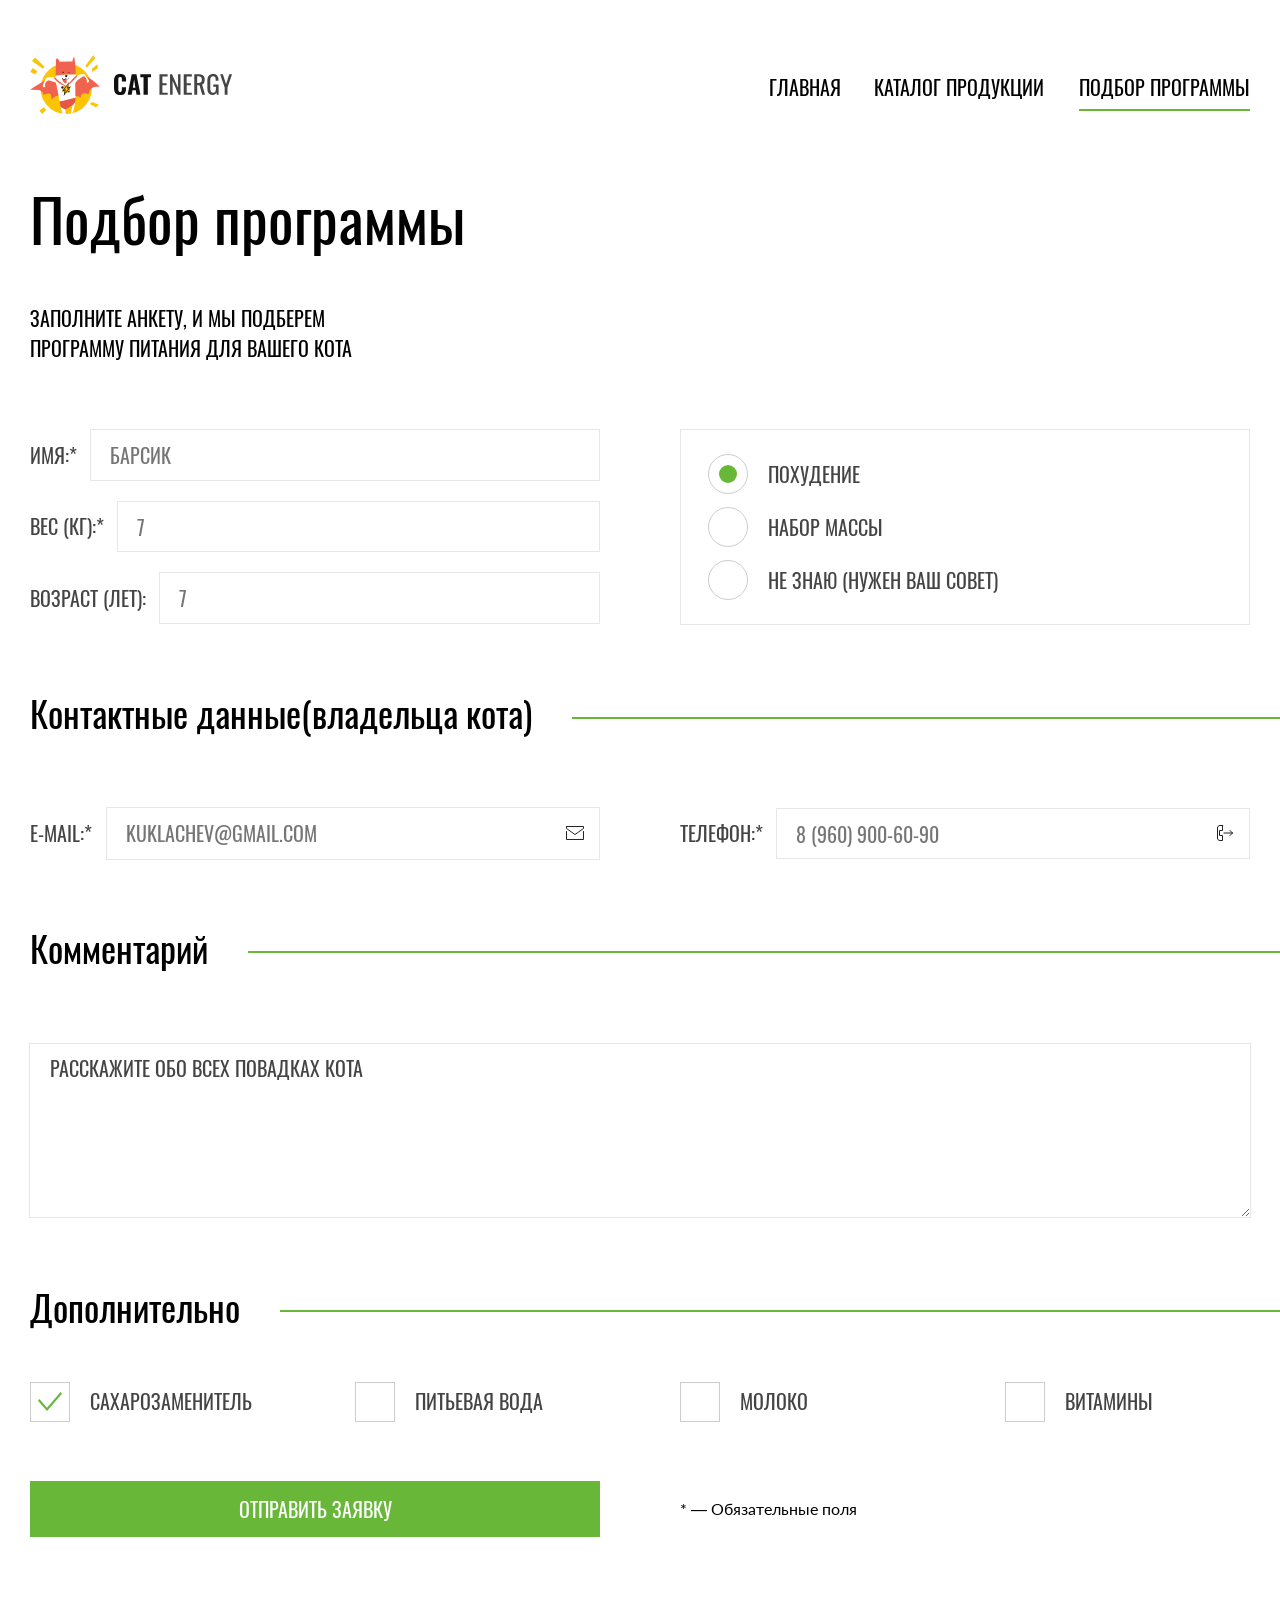
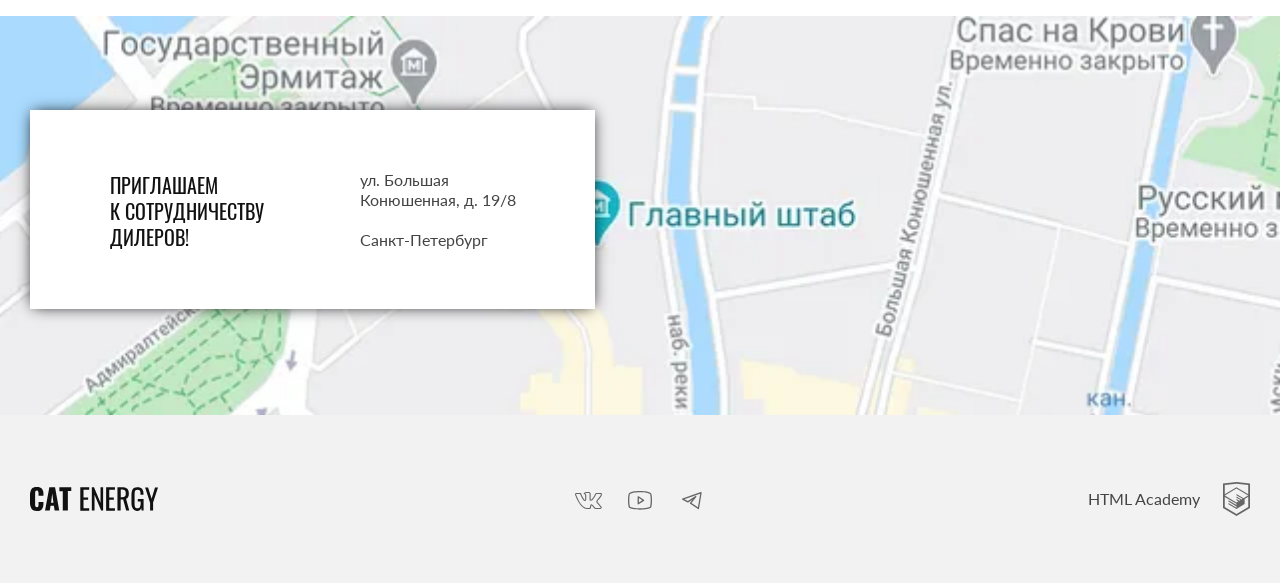
==== form.html @ 167d77ef "Deploying to gh-pages from @ htmlacademy-adaptive/554915-cat-energy-3@6564539719d84b168376fe25af1fc9" ====
<!DOCTYPE html><html class="page" lang="ru"><head><meta charset="UTF-8"><title>Анкета | Cat Energy</title><meta name="viewport" content="width=device-width,initial-scale=1"><!-- LOGO --><link rel="preload" media="(min-width: 1260px)" href="images/logo-desktop.svg" as="image" fetchpriority="high"><link rel="preload" media="(min-width: 748px) and (max-width: 1259px)" href="images/logo-tablet.svg" as="image" fetchpriority="high"><link rel="preload" media="(max-width: 747px)" href="images/logo-mobile.svg" as="image" fetchpriority="high"><!-- FONTS --><link rel="preload" href="./fonts/oswald/oswaldregular.woff2" as="font" type="font/woff2" crossorigin="anonymous"><link rel="preload" href="./fonts/lato/Lato-Regular.woff2" as="font" type="font/woff2" crossorigin="anonymous"><!-- SCRIPTS --><link rel="preload" href="scripts/index.js" as="script"><!-- STYLES --><link rel="preload" href="styles/styles.css" as="style"><!-- SCRIPTS --><link rel="preload" href="scripts/index.js" as="script"><!-- ICONS --><link rel="icon" href="./favicon.ico" sizes="48x48 32x32 16x16"><link rel="icon" type="image/svg+xml" href="./favicons/favicon.svg"><link rel="apple-touch-icon" sizes="180x180" href="./favicons/apple-touch-icon.png"><link rel="manifest" href="./site.webmanifest"><link rel="stylesheet" href="styles/styles.css"><script src="scripts/index.js" defer="defer"></script><script src="https://api-maps.yandex.ru/2.1/?apikey=17fad1a8-510c-43ff-9aba-42f5842ea754&lang=ru_RU" defer="defer"></script><script src="scripts/map.js" defer="defer"></script></head><body class="page__body"><header class="page__header page-header container"><nav class="page-header__nav main-nav main-nav--nojs"><div class="main-nav__top"><a class="main-nav__logo logo" href="#" aria-label="Логотип Cat Energy"><picture><source media="(min-width: 1260px)" srcset="images/logo-desktop.svg" width="202" height="59" type="image/svg+xml"><source media="(min-width: 748px)" srcset="images/logo-tablet.svg" width="174" height="50" type="image/svg+xml"><img src="images/logo-mobile.svg" width="190" height="38" alt=""></picture></a><button class="main-nav__toggle toggle-button" aria-expanded="false" aria-label="Открыть меню" aria-controls="site-nav" type="button"><span class="toggle-button__line"></span> <span class="toggle-button__line"></span> <span class="toggle-button__line"></span> <span class="toggle-button__line"></span></button></div><ul class="main-nav__site-nav site-nav site-nav--opened" id="site-nav"><li class="site-nav__item"><a class="site-nav__link" href="index.html">главная</a></li><li class="site-nav__item"><a class="site-nav__link" href="catalog.html">каталог продукции</a></li><li class="site-nav__item"><a class="site-nav__link site-nav__link--active" href="#">подбор программы</a></li></ul></nav></header><div class="page__content-wrapper"><main class="page__content container"><section class="diet-plan"><div class="diet-plan__headline"><h1 class="diet-plan__title title title--size-l">Подбор программы</h1><p class="diet-plan__text">Заполните анкету, и мы подберем<br>программу питания для вашего кота</p></div><form class="diet-plan__form checkout-form" action="#" method="post"><fieldset class="checkout-form__fieldset-info form-fieldset"><legend class="visually-hidden">Данные о коте</legend><div class="form-fieldset__field-group"><div class="checkout-form__field field"><label class="field__label" for="username-field">ИМЯ:*</label> <input class="field__control input input--size-s" type="text" name="petname" placeholder="барсик" id="username-field"></div><div class="checkout-form__field field"><label class="field__label" for="pet-weight-field">Вес (кг):*</label> <input class="field__control input input--size-s" type="number" name="petweight" placeholder="7" id="pet-weight-field"></div><div class="checkout-form__field field"><label class="field__label" for="petage-field">Возраст (лет):</label> <input class="field__control input input--size-s" type="number" name="petage" placeholder="7" id="petage-field"></div></div></fieldset><fieldset class="checkout-form__fieldset-diet form-fieldset form-fieldset--decorative-line"><legend class="visually-hidden">Тип диеты:</legend><div class="form-fieldset__radio-group"><label class="radio-control"><input class="radio-control__input" type="radio" name="diet-type" value="weight-loss" checked="checked"> <span class="radio-control__label">похудение</span></label> <label class="radio-control"><input class="radio-control__input" type="radio" name="diet-type" value="weight-gain"> <span class="radio-control__label">Набор массы</span></label> <label class="radio-control"><input class="radio-control__input" type="radio" name="diet-type" value="need-advice"> <span class="radio-control__label">Не знаю (Нужен ваш совет)</span></label></div></fieldset><fieldset class="checkout-form__fieldset-contacts form-fieldset form-fieldset--gap-m"><legend class="form-fieldset__caption title title--size-m decorative-line decorative-line--align-top-30">Контактные данные<br>(владельца кота)</legend><div class="form-fieldset__field-group form-fieldset__field-group--layout-grid"><div class="checkout-form__field field field--gap-s field--icon-email"><label class="field__label" for="useremail-field">E-mail:*</label> <input class="field__control input input--size-s input--indent-bottom" type="email" name="useremail" placeholder="kuklachev@gmail.com" id="useremail-field"></div><div class="checkout-form__field field field--icon-phone"><label class="field__label" for="userphone-field">Телефон:*</label> <input class="field__control input input--size-s" type="tel" name="userphone" placeholder="8 (960) 900-60-90" id="userphone-field"></div></div></fieldset><fieldset class="checkout-form__fieldset-comment form-fieldset form-fieldset--gap-l"><legend class="form-fieldset__caption title title--size-m decorative-line decorative-line--align-top-59">Комментарий</legend><label class="visually-hidden" for="user-comment-field">Комментарий</label> <textarea class="form-fieldset__textarea textarea" name="user-comment" id="user-comment-field" placeholder="Расскажите обо всех повАдках кота"></textarea></fieldset><fieldset class="checkout-form__fieldset-products form-fieldset"><legend class="form-fieldset__caption title title--size-m decorative-line decorative-line--align-top-59">Дополнительно</legend><div class="form-fieldset__checkbox-group"><label class="form-fieldset__checkbox-group-item checkbox-control"><input class="checkbox-control__input" type="checkbox" name="additional-products" value="Sweetener" checked="checked"> <span class="checkbox-control__label">сахарозаменитель</span></label> <label class="form-fieldset__checkbox-group-item checkbox-control"><input class="checkbox-control__input" type="checkbox" name="additional-products" value="water"> <span class="checkbox-control__label">питьевая вода</span></label> <label class="form-fieldset__checkbox-group-item checkbox-control"><input class="checkbox-control__input" type="checkbox" name="additional-products" value="milk"> <span class="checkbox-control__label">молоко</span></label> <label class="form-fieldset__checkbox-group-item checkbox-control"><input class="checkbox-control__input" type="checkbox" name="additional-products" value="Vitamins"> <span class="checkbox-control__label">витамины</span></label></div></fieldset><div class="checkout-form__button-wrapper"><button class="checkout-form__button button button--primary button--size-m" type="submit">отправить заявку</button><p class="checkout-form__note">* — Обязательные поля</p></div></form></section></main><section class="contacts contacts--theme-accent" aria-labelledby="contacts-title"><h2 class="visually-hidden" id="contacts-title">Контакты</h2><div class="contacts__content-wrapper container"><div class="contacts__content"><p class="contacts__title">приглашаем<br>к сотрудничеству дилеров!</p><address class="contacts__address"><p class="contacts__address-text">ул. Большая Конюшенная, д. 19/8</p><p class="contacts__address-text">Санкт-Петербург</p></address></div></div><div class="contacts__map-container"><picture class="contacts__image-container"><!-- desktop --><source media="(min-width: 1260px)" srcset="images/map-desktop@1x.webp, images/map-desktop@2x.webp 2x" width="1440" height="400" type="image/webp"><source media="(min-width: 1260px)" srcset="images/map-desktop@1x.jpg, images/map-desktop@2x.jpg 2x" width="1440" height="400" type="image/jpg"><!-- tablet --><source media="(min-width: 748px)" srcset="images/map-tablet@1x.webp, images/map-tablet@2x.webp 2x" width="768" height="400" type="image/webp"><source media="(min-width: 748px)" srcset="images/map-tablet@1x.jpg, images/map-tablet@2x.jpg 2x" width="768" height="400" type="image/jpg"><!-- mobile --><source srcset="images/map-mobile@1x.webp, images/map-mobile@2x.webp 2x" width="320" height="362" type="image/webp"><img class="contacts__map-image" src="images/map-mobile@1x.jpg" srcset="images/map-mobile@2x.jpg 2x" width="320" height="362" alt="Офис компании по ул. Большая Конюшенная, д. 19/8 Санкт-Петербург" loading="lazy"></picture></div></section></div><footer class="page__footer page-footer"><div class="page-footer__wrapper container"><a class="page-footer__logo logo-secondary" href="#"><span class="visually-hidden">Cat Energy - Главная страница</span> <svg class="logo-secondary__icon" width="128" height="24" aria-hidden="true"><use href="./icons/stack.svg#logo-secondary"></use></svg> </a><span class="page-footer__line"></span><ul class="page-footer__social social"><li class="social__item"><a class="social__link social__link--icon-vkontakte" href="#"><span class="visually-hidden">Вконтакте</span></a></li><li class="social__item"><a class="social__link social__link--icon-youtube" href="#"><span class="visually-hidden">Youtube</span></a></li><li class="social__item"><a class="social__link social__link--icon-telegram" href="#"><span class="visually-hidden">Telegram</span></a></li></ul><span class="page-footer__line"></span> <a class="page-footer__link" href="https://htmlacademy.ru/intensive/adaptive" aria-label="Курс HTMLAcademy. Адаптивная вёрстка и автоматизация"><span class="page-footer__link-caption">HTML Academy</span></a></div></footer></body></html>
---- styles/styles.css ----
@font-face{font-family:Oswald;font-weight:400;font-style:normal;font-display:swap;src:url(../fonts/oswald/oswaldregular.woff2)format("woff2")}@font-face{font-family:Oswald;font-weight:400;font-style:normal;font-display:swap;src:url(../fonts/oswald/oswaldregular.woff)format("woff")}@font-face{font-family:Lato;font-weight:400;font-style:normal;font-display:swap;src:url(../fonts/lato/Lato-Regular.woff2)format("woff2")}@font-face{font-family:Lato;font-weight:400;font-style:normal;font-display:swap;src:url(../fonts/lato/Lato-Regular.woff)format("woff")}.visually-hidden{white-space:nowrap;-webkit-clip-path:inset(100%);clip-path:inset(100%);clip:rect(0 0 0 0);border:0;width:1px;height:1px;margin:-1px;padding:0;position:absolute;overflow:hidden}.container{box-sizing:border-box;width:320px;margin-left:auto;margin-right:auto;padding-left:20px;padding-right:20px}@media (width>=748px){.container{width:748px}}@media (width>=1260px){.container{width:1260px}}.page__body{color:#444;min-width:320px;margin:0;padding:0;font-family:Lato,Arial,sans-serif;font-size:14px;font-weight:400;line-height:129%}@media (width>=1260px){.page__hero{margin-top:-142px}}.page__heading{padding-top:27px;padding-bottom:42px;position:relative}@media (width<=747px){.page__heading:before,.page__heading:after{content:"";width:100vw;height:1px;position:absolute;right:0}.page__heading:before{background-color:#d9d9d9;top:0;box-shadow:100vw 0 #d9d9d9}.page__heading:after{background-color:#ebebeb;bottom:0;box-shadow:100vw 0 #ebebeb}}@media (width>=748px){.page__heading{border:none;padding-top:34px;padding-bottom:85px}}@media (width>=1260px){.page__heading{padding-top:44px;padding-bottom:84px}}.page__layout{grid-template-rows:auto 1fr auto;grid-template-areas:"header""content""footer";min-height:100vh;display:grid}.page__header{grid-area:header}.page__content-wrapper{grid-area:content}.page__footer{grid-area:footer}.title{color:#000;width:-moz-fit-content;width:fit-content;margin:0;font-family:Oswald,sans-serif;font-size:24px;font-weight:400;line-height:100%}@media (width>=748px){.title{font-size:32px}}@media (width>=1260px){.title{font-size:40px}}.title--size-m{font-size:24px}@media (width>=748px){.title--size-m{font-size:36px}}.title--size-l{font-size:36px}@media (width>=748px){.title--size-l{font-size:60px}}.logo{cursor:pointer;text-decoration:none;display:flex}.logo:hover,.logo:focus-visible{opacity:.8}.logo:active{opacity:.6}.input{box-sizing:border-box;color:inherit;text-transform:uppercase;cursor:pointer;outline-offset:-1px;border:none;outline:1px solid #e7e7e7;width:100%;padding:13px;font-family:Oswald,sans-serif;font-size:20px;font-weight:400;display:inline-flex}.input:hover{outline-color:#cdcdcd}.input:focus-visible{outline-offset:-2px;outline-width:2px;outline-color:#444}.input:user-invalid{outline-offset:-2px;outline-width:2px;outline-color:#ff8282}.input:disabled{opacity:.3;cursor:not-allowed}.input--error{outline-offset:-2px;outline-width:2px;outline-color:#ff8282}.input--error:hover,.input--error:focus-visible{outline-color:#ff8282}.input--size-s{padding:14px 37px 13px 15px;font-size:16px;line-height:113%}@media (width>=748px){.input--size-s{padding:15px 40px 14px 20px;font-size:20px}}.input--indent-bottom{padding-bottom:12px}@media (width>=748px){.input--indent-bottom{padding-bottom:15px}}.decorative-line{--line-gap:20px;box-shadow:calc(var(--line-gap)*-1)0 #fff,var(--line-gap)0 #fff;background-color:#fff;position:relative}.decorative-line:before{content:"";z-index:-1;width:100vw;height:2px;position:absolute;top:49%;right:0;box-shadow:100vw 0 #68b738}@media (width>=748px){.decorative-line{--line-gap:40px}.decorative-line:before{background-color:#68b738}}.decorative-line--gap-m{--line-gap:40px}.decorative-line--align-top-30:before{top:30%}@media (width>=748px){.decorative-line--align-top-30:before{top:61%}}.decorative-line--align-top-59:before{top:59%}@media (width>=748px){.decorative-line--align-top-59:before{top:60%}}.toggle-button{cursor:pointer;background-color:#0000;border:none;width:24px;height:18px;text-decoration:none;position:relative;transform:translateY(-2px)translate(-1px)}.toggle-button:hover,.toggle-button:focus-visible{opacity:.8}.toggle-button:active{opacity:.6}.toggle-button__line{opacity:1;background-color:#000;width:100%;height:2px;transition:all .3s ease-in-out;display:block;position:absolute;left:0}.toggle-button__line:first-child{transition-duration:.1s;top:0}.toggle-button__line:nth-child(2),.toggle-button__line:nth-child(3){top:8px}.toggle-button__line:nth-child(4){transition-duration:.1s;bottom:0}.toggle-button--opened{transform:rotate(90deg)translateY(-3px)translate(-2px)}.toggle-button--opened .toggle-button__line:first-child{transform:scale(0)}.toggle-button--opened .toggle-button__line:nth-child(2){transform:rotate(43deg)}.toggle-button--opened .toggle-button__line:nth-child(3){transform:rotate(-44deg)}.toggle-button--opened .toggle-button__line:nth-child(4){transform:scale(0)}.button{text-transform:uppercase;text-align:center;cursor:pointer;border:none;justify-content:center;padding-left:15px;padding-right:15px;font-family:Oswald,sans-serif;text-decoration:none;display:inline-flex}.button:active{opacity:.3}.button[disabled],.button--disabled{opacity:.3;pointer-events:none}.button--primary{color:#fff;background-color:#68b738}.button--primary:hover,.button--primary:focus-visible{background-color:#5eaa2f}.button--secondary{color:#444;background-color:#f2f2f2}.button--secondary:hover,.button--secondary:focus-visible{background-color:#ebebeb}.button--size-m{padding-top:11px;padding-bottom:10px;font-size:16px;line-height:120%}.button--size-l{padding-top:15px;padding-bottom:15px;font-size:20px;line-height:130%}.card-link{text-transform:uppercase;color:#000;cursor:pointer;align-items:center;gap:16px;font-family:Oswald,sans-serif;font-size:16px;font-weight:400;line-height:100%;text-decoration:none;display:inline-flex}.card-link:after{content:"";background-image:url(../icons/stack.svg#icon-arrow);background-repeat:no-repeat;width:24px;height:12px;transition:width .2s}.card-link:hover:after,.card-link:focus-visible:after{width:32px}.card-link:active{opacity:.3}@media (width>=748px){.card-link{gap:25px;font-size:20px}}@media (width>=1260px){.card-link{letter-spacing:.2px}}.site-nav{box-sizing:border-box;color:#000;flex-direction:column;margin:0;padding:0;list-style:none;display:flex}@media (width<=747px){.site-nav{opacity:0;visibility:hidden;background-color:#fff;transition:transform .2s,opacity .2s,visibility .2s;position:relative;transform:translateY(-150%)}.site-nav:before{content:"";z-index:-2;background-color:#fff;width:100vw;height:100%;position:absolute;top:0;right:0;box-shadow:100vw 0 #fff}}@media (width>=748px){.site-nav{flex-flow:wrap;gap:33px;display:flex}}@media (width<=747px){.site-nav--opened{opacity:1;visibility:visible;transition:transform .3s,opacity,visibility;transform:translateY(0%)}}.site-nav--theme-accent{color:#fff}@media (width<=747px){.site-nav__item{z-index:1;opacity:0;transition:opacity .2s;position:relative}.site-nav__item:before{content:"";z-index:-1;box-sizing:border-box;pointer-events:none;border-top:1px solid #e6e6e6;width:100vw;height:100%;position:absolute;top:0;left:50%;transform:translate(-50%)}.site-nav__item:last-child:before{border-bottom:1px solid #e6e6e6}}@media (width>=1260px){.site-nav__item:nth-child(2){margin-right:2px}}@media (width<=747px){.site-nav--opened .site-nav__item{opacity:1}.site-nav--opened .site-nav__item:first-child{transition-delay:.3s}.site-nav--opened .site-nav__item:nth-child(2){transition-delay:.45s}.site-nav--opened .site-nav__item:nth-child(n+3){transition-delay:.6s}}.site-nav__link{text-transform:uppercase;color:inherit;text-align:center;cursor:pointer;padding:23px 15px;font-family:Oswald,sans-serif;font-size:20px;line-height:100%;text-decoration:none;display:block}.site-nav__link:hover:not(.site-nav__link--active),.site-nav__link:focus-visible:not(.site-nav__link--active){opacity:.6}.site-nav__link:active:not(.site-nav__link--active){opacity:.3}@media (width>=748px){.site-nav__link{text-align:left;padding:14px 0 10px;font-size:18px;line-height:133%}}@media (width>=1260px){.site-nav__link{font-size:20px}}@media (width>=748px){.site-nav__link--active{cursor:default;position:relative}.site-nav__link--active:after{content:"";background-color:#68b738;width:100%;height:2px;position:absolute;bottom:0;left:0;right:0}}.site-nav--theme-accent .site-nav__link--active:after{background-color:#fff}.logo-secondary{display:flex}.logo-secondary:hover,.logo-secondary:focus-visible{opacity:.7}.logo-secondary:active{opacity:.5}.main-nav{position:relative}@media (width>=748px){.main-nav{justify-content:space-between;gap:40px;display:flex}}@media (width<=747px){.main-nav__top{z-index:20;background-color:#fff;justify-content:space-between;align-items:center;gap:30px;padding-top:10px;padding-bottom:10px;display:flex;position:relative}}.main-nav__logo{flex-shrink:0}@media (width<=747px){.main-nav__logo{margin-top:3px}}@media (width>=1260px){.main-nav__logo{margin-top:-4px}}.main-nav__toggle{flex-shrink:0}@media (width>=748px){.main-nav__toggle{display:none}}.main-nav__site-nav{flex-shrink:0}@media (width<=747px){.main-nav__site-nav{z-index:10;position:absolute;top:65px;left:0;right:0}}@media (width>=748px){.main-nav__site-nav{width:auto;max-width:475px;margin-top:1px;margin-right:5px}}@media (width>=1260px){.main-nav__site-nav{width:auto;max-width:575px;margin-right:0}}@media (width<=747px){.main-nav--nojs .main-nav__toggle{display:none}.main-nav--nojs .main-nav__site-nav{position:static}}.statistics{flex-wrap:wrap;align-items:start;gap:32px;margin:0;display:flex}@media (width>=748px){.statistics{gap:42px}}.statistics__item{box-sizing:border-box;flex-direction:column;width:124px;display:flex}@media (width>=748px){.statistics__item{width:162px}.statistics__item:nth-child(2){margin-left:1px}}@media (width>=1260px){.statistics__item{width:161px}.statistics__item:first-child{margin-left:1px;padding-right:1px}}.statistics__indicator{text-align:center;color:#000;border-radius:3px;outline:1px solid #cdcdcd;padding:14px 18px 17px;font-family:Oswald,sans-serif;font-size:24px;font-weight:400;line-height:100%}@media (width>=748px){.statistics__indicator{padding-top:15px;padding-bottom:18px;font-size:30px;line-height:123%}}.statistics__description{z-index:5;box-sizing:border-box;text-align:center;background-color:#eaeaea;align-self:center;width:min-content;max-width:calc(100% - 20px);margin:-8px 0 0;padding-left:15px;padding-right:15px;font-size:12px;font-weight:400;line-height:100%}@media (width>=748px){.statistics__description{background-color:#fff;width:auto;padding-left:8px;padding-right:8px;font-size:14px}}@media (width>=1260px){.statistics__description{background-color:#f2f2f2}}.social{flex-wrap:wrap;align-items:center;gap:24px;margin:0;padding:0;list-style:none;display:flex}.social__item{flex-shrink:0}.social__link{cursor:pointer;justify-content:center;align-items:center;width:28px;height:22px;text-decoration:none;display:flex}.social__link:before{background-color:#666}.social__link:hover:before,.social__link:focus-visible:before{background-color:#68b738}.social__link:active:before{opacity:.3}.social__link--icon-vkontakte:before,.social__link--icon-youtube:before,.social__link--icon-telegram:before{content:"";-webkit-mask-repeat:no-repeat;mask-repeat:no-repeat}.social__link--icon-vkontakte:before{width:27px;height:17px;margin-top:-1px;-webkit-mask-image:url(../icons/stack.svg#icon-vk);mask-image:url(../icons/stack.svg#icon-vk)}.social__link--icon-youtube:before{width:24px;height:19px;margin-top:-1px;-webkit-mask-image:url(../icons/stack.svg#icon-youtube);mask-image:url(../icons/stack.svg#icon-youtube)}.social__link--icon-telegram:before{width:20px;height:18px;-webkit-mask-image:url(../icons/stack.svg#icon-tg);mask-image:url(../icons/stack.svg#icon-tg)}.diet-card{background-color:#f2f2f2;padding:30px 20px 19px}@media (width>=748px){.diet-card{grid-template-columns:340px 1fr;grid-template-areas:"title.""text.""link.";padding:77px 52px 62px;display:grid}}@media (width>=1260px){.diet-card{grid-template-columns:1fr;grid-template-areas:"title""text""link";padding-bottom:64px}}.diet-card--weight-loss{background-image:url(../icons/stack.svg#diet-weight-loss);background-position:20px 21px;background-repeat:no-repeat;background-size:50px 53px}@media (width>=748px){.diet-card--weight-loss{background-image:url(../icons/stack.svg#diet-weight-loss-tablet);background-position:right 63px top 81px;background-size:200px 211px}}@media (width>=1260px){.diet-card--weight-loss{background-position:52px 41px;background-size:100px 106px}}.diet-card--weight-gain{background-image:url(../icons/stack.svg#diet-weight-gain-mobile);background-position:13px 24px;background-repeat:no-repeat;background-size:67px 50px}@media (width<=747px){.diet-card--weight-gain{padding-bottom:18px}}@media (width>=748px){.diet-card--weight-gain{background-image:url(../icons/stack.svg#diet-weight-gain-tablet);background-position:right 29px top 91px;background-size:268px 200px}}@media (width>=1260px){.diet-card--weight-gain{background-image:url(../icons/stack.svg#diet-weight-gain-desktop);background-position:33px 47px;background-size:134px 100px}}.diet-card__title{text-transform:uppercase;color:#000;margin:0 0 30px 70px;font-family:Oswald,sans-serif;font-size:24px;font-weight:400;line-height:154%}@media (width>=748px){.diet-card__title{grid-area:title;margin-bottom:24px;margin-left:0;font-size:36px;line-height:100%}}@media (width>=1260px){.diet-card__title{margin-bottom:73px;margin-left:162px}}.diet-card__description{margin:0 0 20px}@media (width>=748px){.diet-card__description{color:#000;grid-area:text;margin-bottom:0;font-size:16px;line-height:150%}}@media (width<=747px){.diet-card--weight-gain .diet-card__description{margin-bottom:21px}.diet-card__line{background-color:#d9d9d9;width:100%;height:1px;display:block}}.diet-card__link{margin-top:19px;margin-right:auto}@media (width>=748px){.diet-card__link{grid-area:link;margin-top:57px}}@media (width>=1260px){.diet-card__link{margin-top:32px}}.diet-card--weight-gain .diet-card__link{margin-top:20px}@media (width>=748px){.diet-card--weight-gain .diet-card__link{margin-top:57px}}@media (width>=1260px){.diet-card--weight-gain .diet-card__link{margin-top:32px}}@media (width>=748px){.page-header{padding-top:25px;padding-bottom:26px}}@media (width>=1260px){.page-header{z-index:10;padding-top:59px;position:relative}}.hero{background-image:-webkit-linear-gradient(#68b738d9 0% 60.5%,#fff 60.5% 100%),-webkit-image-set(url(../images/hero-bg-mobile@2x.webp) 2x,url(../images/hero-bg-mobile@1x.webp) 1x,url(../images/hero-bg-mobile@2x.png) 2x,url(../images/hero-bg-mobile@1x.png) 1x),-webkit-linear-gradient(90deg,#515160 0% 30%,#404044 30% 100%);background-image:linear-gradient(#68b738d9 0% 60.5%,#fff 60.5% 100%),image-set("../images/hero-bg-mobile@2x.webp" 2x,"../images/hero-bg-mobile@1x.webp" 1x,"../images/hero-bg-mobile@2x.png" 2x,"../images/hero-bg-mobile@1x.png" 1x),linear-gradient(90deg,#515160 0% 30%,#404044 30% 100%);background-position:top;background-repeat:no-repeat;background-size:auto,320px 302px,auto}@media (width>=748px){.hero{background-image:none}}@media (width>=1260px){.hero{background-image:-webkit-linear-gradient(90deg,#fff 0% 50.02%,#68b738d9 50.02% 100%),-webkit-image-set(url(../images/hero-bg-desktop@2x.webp) 2x,url(../images/hero-bg-desktop@1x.webp) 1x,url(../images/hero-bg-desktop@2x.png) 2x,url(../images/hero-bg-desktop@1x.png) 1x),-webkit-linear-gradient(90deg,#fff 0% 50%,#404044 50% 100%);background-image:linear-gradient(90deg,#fff 0% 50.02%,#68b738d9 50.02% 100%),image-set("../images/hero-bg-desktop@2x.webp" 2x,"../images/hero-bg-desktop@1x.webp" 1x,"../images/hero-bg-desktop@2x.png" 2x,"../images/hero-bg-desktop@1x.png" 1x),linear-gradient(90deg,#fff 0% 50%,#404044 50% 100%);background-position:0 0,calc(50% + 521px) -2px,0 0;background-size:auto,1040px 694px,auto}}.hero__content-wrapper{padding-top:27px;padding-bottom:20px;position:relative}@media (width>=748px){.hero__content-wrapper{padding-top:35px;padding-bottom:526px}}@media (width>=1260px){.hero__content-wrapper{padding-top:222px;padding-bottom:184px}}.hero__content{flex-direction:column;align-items:center;display:flex}@media (width>=748px){.hero__content{align-items:start;width:420px;margin-left:90px}}@media (width>=1260px){.hero__content{margin-left:80px}}.hero__title{text-align:center;color:#fff;margin:0 0 25px;font-family:Oswald,sans-serif;font-size:36px;font-weight:400;line-height:100%}@media (width>=748px){.hero__title{text-align:left;color:#000;width:420px;margin-bottom:40px;font-size:60px}}.hero__text{text-transform:uppercase;color:#fff;margin:0 0 20px;font-family:Oswald,sans-serif;line-height:100%}@media (width>=748px){.hero__text{color:#000;width:300px;font-size:20px}}.hero__image-wrapper{width:280px;height:270px;margin-left:auto;margin-right:auto;display:block;position:absolute;bottom:63px}@media (width>=748px){.hero__image-wrapper{z-index:-1;width:709px;height:609px;bottom:0;left:20px}}@media (width>=1260px){.hero__image-wrapper{z-index:1;width:552px;height:499px;top:141px;left:467px}}.hero__image{object-fit:contain;max-width:100%;height:auto;display:block}.hero__button{width:100%;margin-top:282px}@media (width>=748px){.hero__button{width:244px;margin-top:30px}}@media (width>=1260px){.hero__button{margin-top:32px}}.diet__list{row-gap:20px;margin:0;padding:0;list-style:none;display:grid}@media (width>=748px){.diet__list{row-gap:30px}}@media (width>=1260px){.diet__list{grid-template-columns:repeat(2,1fr);gap:80px;padding-top:82px}}.features{padding-top:22px;padding-bottom:49px}@media (width>=748px){.features{border-bottom:1px solid #e6e6e6;padding-top:45px;padding-bottom:46px}}@media (width>=1260px){.features{border-bottom:none;padding-top:70px;padding-bottom:69px}}.features__title{margin-bottom:42px}@media (width>=748px){.features__title{margin-bottom:72px}}@media (width>=1260px){.features__title{margin-bottom:73px}}.features__list{row-gap:20px;margin:0;padding:0;list-style:none;display:grid}@media (width>=748px){.features__list{counter-reset:list-item;grid-template-columns:repeat(2,249px);gap:77px 135px}}@media (width>=1260px){.features__list{grid-template-columns:repeat(4,250px);justify-content:space-between;gap:54px}}.features__item{box-sizing:border-box;align-items:center;gap:20px;display:flex}@media (width>=748px){.features__item{counter-increment:list-item;flex-direction:column;align-items:start;gap:31px;padding-bottom:57px;position:relative}.features__item:first-child:after{right:24px}.features__item:nth-child(2):after{top:-39px;right:5px}.features__item:nth-child(3):after{top:-38px;right:3px}.features__item:nth-child(4):after{right:1px}.features__item:after{content:counter(list-item);z-index:-1;color:#f2f2f2;font-family:Oswald,sans-serif;font-size:280px;font-weight:400;line-height:100%;position:absolute;top:-40px;right:0}}@media (width>=1260px){.features__item:first-child:after{right:26px}.features__item:nth-child(2){margin-left:.5px}.features__item:nth-child(2):after{right:3px}.features__item:nth-child(3){margin-left:2.1px}.features__item:nth-child(3):after{right:0}.features__item:nth-child(4){margin-left:4px}.features__item:nth-child(4):after{right:-4px}}.features__item--icon-leaf:before,.features__item--icon-form:before,.features__item--icon-eat:before,.features__item--icon-time:before{content:"";background-color:#68b738;background-position:50%;background-repeat:no-repeat;flex-shrink:0;width:60px;height:60px}@media (width>=748px){.features__item--icon-leaf:before,.features__item--icon-form:before,.features__item--icon-eat:before,.features__item--icon-time:before{width:80px;height:80px}}.features__item--icon-leaf:before{background-image:url(../icons/stack.svg#icon-leaf);background-position:50% calc(50% + 1px);background-size:25px 28px}.features__item--icon-form:before{background-image:url(../icons/stack.svg#icon-form);background-position:50% calc(50% + 1px);background-size:26px 29px}@media (width>=1260px){.features__item--icon-form:before{background-position:50%;margin-left:1px}}.features__item--icon-eat:before{background-image:url(../icons/stack.svg#icon-eat);background-position:17.3px 15px;background-size:25px 30px}@media (width>=748px){.features__item--icon-eat:before{background-position:50%}}@media (width>=1260px){.features__item--icon-eat:before{background-position:calc(50% + 1px) 50%;margin-left:1px}}.features__item--icon-time:before{background-image:url(../icons/stack.svg#icon-time);background-position:17.56px 15px;background-size:27px 31px}@media (width>=748px){.features__item--icon-time:before{background-position:50%}}@media (width>=1260px){.features__item--icon-time:before{background-position:calc(50% + 1px) 50%;margin-left:1px}}.features__item-description{margin:0}.features__item-description br{display:none}@media (width>=748px){.features__item-description{width:245px;font-size:16px;line-height:150%}.features__item-description br{display:block}}.slider-button{cursor:e-resize;background-color:#666;border:none;border-radius:2px;width:4px;height:100%;padding:0;position:relative}.slider-button:hover,.slider-button:focus-visible{background-color:#68b738}.slider-button:hover:after,.slider-button:focus-visible:after{outline-color:#68b738}.slider-button:active{background-color:#68b73899}.slider-button:active:after{outline-color:#68b73899}.slider-button:after{content:"";outline-offset:-2px;background-color:#fff;border-radius:100%;outline:2px solid #666;width:40px;height:40px;position:absolute;top:calc(50% - 20px);left:-18px}.slider-button:before{content:"";z-index:5;background-color:inherit;width:24px;height:18px;position:absolute;top:calc(50% - 9px);left:calc(50% - 12px);-webkit-mask-image:url(../icons/stack.svg#slider-button);mask-image:url(../icons/stack.svg#slider-button);-webkit-mask-position:50%;mask-position:50%;-webkit-mask-repeat:no-repeat;mask-repeat:no-repeat}.slider{--slider-button-width:4px;--slide-pos:calc(50% - var(--slider-button-width)/2);touch-action:none;position:relative}.slider__image-container{width:100%;height:100%;position:absolute;top:0;left:0}.slider__image-container--before{clip-path:polygon(0 0,var(--slide-pos)0,var(--slide-pos)100%,0 100%)}.slider__image-container--after{clip-path:polygon(100% 0%,var(--slide-pos)0%,var(--slide-pos)100%,100% 100%)}.slider__image{object-fit:contain;max-width:100%;height:auto;display:block}.slider__button{top:0;left:var(--slide-pos);position:absolute}.result{background-color:#eaeaea;padding-top:25px;padding-bottom:40px}@media (width>=748px){.result{background-color:#0000;background-image:linear-gradient(#0000 619px,#eaeaea 619px);padding-top:44px;padding-bottom:100px}}@media (width>=1260px){.result{background-image:linear-gradient(#0000 137px,#f2f2f2 137px);padding-top:0;padding-bottom:75px}.result__content-wrapper{align-items:start;gap:224px;display:flex}}.result__content{margin-bottom:20px}@media (width>=748px){.result__content{grid-template-columns:1fr 180px;grid-template-areas:"title.""description description""stats price";margin-bottom:99px;display:grid}}@media (width>=1260px){.result__content{grid-template-columns:1fr;grid-template-areas:"title""description""stats""price";width:436px;margin-bottom:0}}.result__title{text-align:left;color:#000;margin:0 0 40px;font-family:Oswald,sans-serif;font-size:36px;font-weight:400;line-height:111%}@media (width>=748px){.result__title{grid-area:title;margin-bottom:61px;font-size:60px;line-height:100%}}@media (width>=1260px){.result__title{margin-bottom:146px}}.result__description{margin:0 0 20px}@media (width>=748px){.result__description{grid-area:description;margin-bottom:56px;font-size:16px;line-height:150%}}@media (width>=1260px){.result__description{width:433px;margin-bottom:70px}}.result__price{text-transform:uppercase;text-align:center;color:#000;margin:11px 0 0;font-family:Oswald,sans-serif;font-size:14px;font-weight:400;line-height:143%}@media (width>=748px){.result__price{text-align:right;flex-direction:column;grid-area:price;gap:9px;font-size:20px;line-height:100%;display:flex}}@media (width>=1260px){.result__price{text-align:left;letter-spacing:.2px;flex-direction:row;gap:63px}}.result__statistics{margin-bottom:19px}@media (width>=748px){.result__statistics{grid-area:stats;margin-bottom:0}}@media (width>=1260px){.result__statistics{margin-bottom:45px}}.result__slider{width:280px;height:256px}@media (width>=748px){.result__slider{width:560px;height:512px;margin-left:auto;margin-right:auto}}@media (width>=1260px){.result__slider{margin:1px 0 0}}.contacts--theme-accent{background-color:#f2f2f2}@media (width>=1260px){.contacts{padding-top:94px;padding-bottom:106px;position:relative}}.contacts__content{grid-template-columns:repeat(2,140px);padding-top:26px;padding-bottom:26px;display:grid}@media (width>=748px){.contacts__content{grid-template-columns:165px 160px;justify-content:space-between;padding:61px 40px}}@media (width>=1260px){.contacts__content{z-index:2;box-sizing:border-box;background-color:#fff;grid-template-columns:163px 167px;width:565px;padding:60px 68px 59px 80px;position:relative;box-shadow:0 0 15px -3px #000}}.contacts__title{text-transform:uppercase;color:#111;margin:0;font-family:Oswald,sans-serif;font-size:16px;font-weight:400;line-height:125%}@media (width>=748px){.contacts__title{margin-top:2px;font-size:20px;line-height:130%}}@media (width>=1260px){.contacts__title{margin-top:2px}}@media (width>=748px){.contacts__address{flex-direction:column;gap:19px;display:flex}}.contacts__address-text{margin:0;font-style:normal;line-height:143%}@media (width>=748px){.contacts__address-text{text-align:right;font-size:16px;line-height:125%}.contacts__address-text:first-child{margin-bottom:1px}}@media (width>=1260px){.contacts__address-text{text-align:left}}.contacts__map-container{width:100%}@media (width>=1260px){.contacts__map-container{height:100%;position:absolute;top:0;left:0}}.contacts__ya-map{width:100%;height:362px}@media (width>=748px){.contacts__ya-map{height:400px}}.contacts__map-image{object-fit:cover;width:100%;height:auto;display:block}@media (width>=1260px){.contacts__map-image{height:100%}}.page-footer{background-color:#f2f2f2;padding-top:40px;padding-bottom:40px}@media (width>=748px){.page-footer{padding-top:55px;padding-bottom:56px}}@media (width>=1260px){.page-footer{padding-top:67px;padding-bottom:67px}}.page-footer__wrapper{flex-direction:column;align-items:center;gap:18px;display:flex}@media (width>=748px){.page-footer__wrapper{flex-direction:row;gap:70px}}.page-footer__logo{flex-shrink:0;width:128px;height:24px;margin-bottom:1px}@media (width>=748px){.page-footer__logo{margin-bottom:0}}@media (width>=1260px){.page-footer__logo{margin-top:.8px}}.page-footer__line{display:none}@media (width<=747px){.page-footer__line{background-color:#d9d9d9;width:100%;height:1px;display:block}}.page-footer__social{flex-shrink:0;margin-top:4px}@media (width>=748px){.page-footer__social{justify-content:center;width:236px;margin-top:4px;margin-left:38px}}@media (width>=1260px){.page-footer__social{margin-left:294px}}.page-footer__link{color:inherit;cursor:pointer;justify-content:space-between;align-self:stretch;align-items:center;gap:23px;margin-top:3px;font-size:16px;line-height:125%;text-decoration:none;display:flex}.page-footer__link:after{content:"";background-color:#666;flex-shrink:0;width:27px;height:34px;-webkit-mask-image:url(../icons/stack.svg#htmlacademy-logo);mask-image:url(../icons/stack.svg#htmlacademy-logo);-webkit-mask-repeat:no-repeat;mask-repeat:no-repeat}.page-footer__link:hover:after,.page-footer__link:focus-visible:after{background-color:#68b738}.page-footer__link:active:after{opacity:.3}@media (width>=748px){.page-footer__link{justify-content:normal;align-self:auto;margin-top:0;margin-left:auto}}@media (width>=1260px){.page-footer__link{margin-top:.8px}}.product-preview{box-sizing:border-box;grid-template-columns:140px 1fr;align-items:start;row-gap:11px;padding-top:20px;padding-bottom:25px;display:grid}.product-preview:nth-child(3){padding-bottom:24px}@media (width>=748px){.product-preview{grid-template-rows:subgrid;background-image:linear-gradient(#0000 0 81px,#f2f2f2 81px 100%);grid-row:span 4;grid-template-columns:1fr;justify-content:center;row-gap:20px;padding:10px 37px 40px}.product-preview:nth-child(5),.product-preview:nth-child(6){padding-bottom:39px}}@media (width>=1260px){.product-preview{row-gap:0;padding-left:38px;padding-right:38px}.product-preview:nth-child(5),.product-preview:nth-child(6){padding-bottom:0}}.product-preview__title-wrapper,.product-preview__image-wrapper{cursor:pointer;text-decoration:none}.product-preview__title-wrapper:hover,.product-preview__title-wrapper:focus-visible,.product-preview__image-wrapper:hover,.product-preview__image-wrapper:focus-visible{opacity:.7}.product-preview__title-wrapper:active,.product-preview__image-wrapper:active{opacity:.5}.product-preview__title-wrapper{grid-area:1/-1/2/-2}@media (width>=748px){.product-preview__title-wrapper{grid-area:2/1/3/-1;justify-self:center}}.product-preview__image-wrapper{grid-area:1/1/3/2;justify-content:center;align-items:center;width:140px;height:107px;display:flex}@media (width>=748px){.product-preview__image-wrapper{grid-area:1/1/2/-1;justify-self:center;width:200px;height:210px}}@media (width>=1260px){.product-preview__image-wrapper{width:169px;margin-bottom:12px}}.product-preview__image{object-fit:contain;max-width:100%;height:100%;display:block}.product-preview__title{text-transform:uppercase;color:#222;width:90px;margin:2px 0 0;font-family:Oswald,sans-serif;font-size:16px;font-weight:400;line-height:125%}@media (width>=748px){.product-preview__title{text-align:center;width:150px;font-size:20px;line-height:120%}}@media (width>=1260px){.product-preview__title{margin-top:0}}.product-preview__params{grid-area:2/-1/3/-2;font-size:12px;font-weight:400;line-height:133%}@media (width>=748px){.product-preview__params{flex-direction:column;grid-area:3/1/4/-1;gap:7px;font-size:16px;line-height:125%;display:flex}}@media (width>=1260px){.product-preview__params{gap:0;margin-top:4px}}.product-preview__params-item{justify-content:space-between;gap:40px;display:flex}@media (width>=748px){.product-preview__params-item{border-bottom:1px solid #d9d9d9;padding-bottom:4px}}@media (width>=1260px){.product-preview__params-item{padding-top:5px;padding-bottom:5px}.product-preview__params-item:nth-child(2){padding-top:6px;padding-bottom:7px}.product-preview__params-item:nth-child(3){padding-top:4px;padding-bottom:10px}}.product-preview__params-value{text-align:right;margin:0}.product-preview__button{grid-area:4/1/5/-1;margin-top:-5px}@media (width>=748px){.product-preview__button{margin-top:12px}}@media (width>=1260px){.product-preview__button{margin-top:32px}}.product-empty{box-sizing:border-box;padding-top:25px;padding-bottom:25px;display:grid}.product-empty:before{content:"";background-image:url(../icons/stack.svg#icon-plus);background-repeat:no-repeat;background-size:30px 30px;justify-self:center;width:30px;height:30px;margin-bottom:24px;margin-right:1px}@media (width>=748px){.product-empty{outline-offset:-2px;outline:2px solid #f2f2f2;grid-row:span 4;justify-items:center;padding:50px 37px 41px}.product-empty:before{background-size:60px 60px;width:60px;height:60px;margin-bottom:50px}}@media (width>=1260px){.product-empty{padding-bottom:39px;padding-left:38px;padding-right:38px}.product-empty:before{margin-bottom:41px}}.product-empty__title{text-transform:uppercase;text-align:center;color:#111;margin:0 0 8px;font-family:Oswald,sans-serif;font-size:16px;font-weight:400;line-height:125%}@media (width>=748px){.product-empty__title{width:170px;margin-bottom:23px;font-size:20px;line-height:120%}}@media (width>=1260px){.product-empty__title{margin-bottom:25px}}.product-empty__description{text-align:center;margin:0;font-size:12px;font-weight:400;line-height:133%}@media (width>=748px){.product-empty__description{width:170px;font-size:16px;line-height:113%}}.product-empty__button{margin-top:20px;padding-bottom:9px}@media (width>=748px){.product-empty__button{justify-self:stretch;margin-top:82px}}@media (width>=1260px){.product-empty__button{margin-top:91px}}.catalog__list{grid-template-columns:1fr;align-items:start;margin:0;padding:0;list-style:none;display:grid}@media (width>=748px){.catalog__list{grid-template-columns:repeat(2,1fr);gap:60px}}@media (width>=1260px){.catalog__list{grid-template-columns:repeat(4,1fr);gap:63px 80px}}@media (width<=747px){.catalog__item{position:relative}.catalog__item:after{content:"";background-color:#ebebeb;width:100vw;height:1px;position:absolute;bottom:0;right:0;box-shadow:100vw 0 #ebebeb}}@media (width>=748px){.catalog__item--empty{margin-top:82px}}@media (width>=1260px){.catalog__item--empty{margin-top:80px}}.gift{box-sizing:border-box;background-image:-webkit-linear-gradient(#68b738d9,#68b738d9),-webkit-image-set(url(../images/gift-mobile@2x.webp) 2x,url(../images/gift-mobile@1x.webp) 1x,url(../images/gift-mobile@2x.jpg) 2x,url(../images/gift-mobile@1x.jpg) 1x);background-image:linear-gradient(#68b738d9,#68b738d9),image-set("../images/gift-mobile@2x.webp" 2x,"../images/gift-mobile@1x.webp" 1x,"../images/gift-mobile@2x.jpg" 2x,"../images/gift-mobile@1x.jpg" 1x);background-position:50%;background-repeat:no-repeat;background-size:cover;flex-direction:column;align-items:center;gap:47px;padding:58px 75px 42px;display:flex}.gift:before{content:"";background-image:url(../icons/stack.svg#icon-gift);background-repeat:no-repeat;flex-shrink:0;width:78px;height:81px;margin-top:1px;margin-left:-1px}@media (width>=748px){.gift{background-image:-webkit-linear-gradient(#68b738d9,#68b738d9),-webkit-image-set(url(../images/gift-tablet@2x.webp) 2x,url(../images/gift-tablet@1x.webp) 1x,url(../images/gift-tablet@2x.jpg) 2x,url(../images/gift-tablet@1x.jpg) 1x);background-image:linear-gradient(#68b738d9,#68b738d9),image-set("../images/gift-tablet@2x.webp" 2x,"../images/gift-tablet@1x.webp" 1x,"../images/gift-tablet@2x.jpg" 2x,"../images/gift-tablet@1x.jpg" 1x);background-position:1px 0;flex-direction:row;gap:264px;padding-bottom:60px;padding-left:78px;padding-right:78px}.gift:before{width:80px;height:83px;margin-top:-1px;margin-left:0}}@media (width>=1260px){.gift{background-image:-webkit-linear-gradient(#68b738d9,#68b738d9),-webkit-image-set(url(../images/gift-desktop@2x.webp) 2x,url(../images/gift-desktop@1x.webp) 1x,url(../images/gift-desktop@2x.jpg) 2x,url(../images/gift-desktop@1x.jpg) 1x);background-image:linear-gradient(#68b738d9,#68b738d9),image-set("../images/gift-desktop@2x.webp" 2x,"../images/gift-desktop@1x.webp" 1x,"../images/gift-desktop@2x.jpg" 2x,"../images/gift-desktop@1x.jpg" 1x);flex-direction:column;gap:41px;padding-bottom:42px;padding-left:41px;padding-right:40px}.gift:before{margin-top:-1px;margin-left:2px}}.gift__text{text-align:center;color:#fff;width:165px;margin:0 0 0 -2px;font-size:16px;font-weight:400;line-height:125%}@media (width>=748px){.gift__text{text-align:left;width:165px;margin-top:4px;margin-left:0}}@media (width>=1260px){.gift__text{text-align:center}}.additional-product{box-sizing:border-box;border-top:1px solid #cdcdcd;grid-template-areas:"title""params""button";row-gap:13px;padding-top:13px;padding-bottom:18px;display:grid}.additional-product:nth-child(2){padding-top:12px}.additional-product:last-child{border-bottom:1px solid #cdcdcd}@media (width>=748px){.additional-product{border-left:1px solid #cdcdcd;border-right:1px solid #cdcdcd;grid-template-columns:repeat(2,1fr);grid-template-areas:"title params""button button";gap:21px 80px;padding:26px 37px 27px}.additional-product:first-child{padding-top:25px}.additional-product:nth-child(2){padding-top:26px;padding-bottom:28px}.additional-product:nth-child(3){padding-bottom:25px}}@media (width>=1260px){.additional-product{border-left:none;border-right:none;grid-template-columns:1fr 1fr 244px;grid-template-areas:"title params button";align-items:center;gap:0 40px;padding:15px 0 17px}.additional-product:first-child{padding-top:15px;padding-bottom:15px}.additional-product:nth-child(2){padding-top:16px;padding-bottom:15px}.additional-product:nth-child(3),.additional-product:nth-child(4){padding-bottom:16px}}.additional-product__title{text-transform:uppercase;color:#222;grid-area:title;margin:0;font-family:Oswald,sans-serif;font-size:16px;line-height:100%}@media (width>=748px){.additional-product__title{font-size:20px}}@media (width>=1260px){.additional-product__title{margin-top:-1px;margin-left:1px}}.additional-product__params{grid-area:params;grid-template-columns:auto auto;gap:15px 40px;line-height:100%;display:grid}@media (width>=748px){.additional-product__params{grid-template-columns:1fr minmax(auto,26%);column-gap:20px;margin-top:4px;margin-right:2px;font-size:16px;line-height:125%}}@media (width>=1260px){.additional-product__params{grid-template-columns:1fr 15%;justify-self:stretch;width:100%}}.additional-product__params-item:nth-child(odd){text-align:left}.additional-product__params-item:nth-child(2n){text-align:right}@media (width>=748px){.additional-product__params-item:nth-child(odd){text-align:right}}@media (width>=1260px){.additional-product__params-item:nth-child(odd),.additional-product__params-item:nth-child(2n){text-align:left}}.additional-product__params-value{margin:0}.additional-product__button{grid-area:button;margin-top:2px}@media (width>=748px){.additional-product__button{margin-top:0}}.additional-products{grid-template-columns:1fr;grid-template-areas:"title""list""gift";padding-top:25px;display:grid}@media (width>=748px){.additional-products{padding-top:74px}}@media (width>=1260px){.additional-products{grid-template-columns:1fr 245px;grid-template-areas:"title title""list gift";align-items:start;column-gap:80px;padding-top:71px}}.additional-products__headline{grid-area:title;margin-bottom:35px}@media (width>=748px){.additional-products__headline{margin-bottom:80px}}@media (width>=1260px){.additional-products__headline{margin-bottom:79px}}@media (width>=748px){.additional-products__title{margin-left:40px}}@media (width>=1260px){.additional-products__title{margin-left:0}}.additional-products__list{grid-area:list;margin:0 0 35px;padding:0;list-style:none}@media (width>=748px){.additional-products__list{margin-bottom:70px}}@media (width>=1260px){.additional-products__list{margin:0}}.additional-products__gift{grid-area:gift;width:280px;min-height:290px}@media (width>=748px){.additional-products__gift{width:100%;min-height:200px}}@media (width>=1260px){.additional-products__gift{width:245px;min-height:288px;margin-top:1px}}.newsletters-form{grid-template-columns:1fr;grid-template-areas:"input""button";row-gap:16px;display:grid}@media (width>=748px){.newsletters-form{grid-template-columns:1fr 256px;grid-template-areas:"input button"}}.newsletters{padding-top:40px;padding-bottom:40px}@media (width>=748px){.newsletters{padding-top:80px;padding-bottom:80px}}@media (width>=1260px){.newsletters{padding-top:96px;padding-bottom:104px}}.newsletters__title{margin-bottom:32px}@media (width>=748px){.newsletters__title{margin-bottom:67px;margin-left:40px}}@media (width>=1260px){.newsletters__title{margin-bottom:73px;margin-left:0}}@media (width>=748px){.newsletters__content{width:632px;margin-left:auto;margin-right:auto}}@media (width>=1260px){.newsletters__content{width:752px}}.newsletters__description{text-align:center;color:#000;margin:0 0 24px;font-family:Oswald,sans-serif;font-size:16px;font-weight:400;line-height:150%}@media (width>=748px){.newsletters__description{margin-bottom:23px;font-size:24px;line-height:133%}}.textarea{box-sizing:border-box;text-transform:uppercase;color:#444;resize:vertical;border:none;outline:1px solid #e7e7e7;width:100%;padding:14px 15px;font-family:Oswald,sans-serif;font-size:16px;font-weight:400;line-height:113%;display:flex}.textarea::placeholder{color:inherit}.textarea:hover{outline-color:#cdcdcd}.textarea:focus-visible{outline-color:#444}@media (width>=748px){.textarea{padding:11px 20px;font-size:20px;line-height:150%}}@media (width>=1260px){.textarea{padding-top:9px;padding-bottom:9px}}.radio-control{text-transform:uppercase;color:inherit;cursor:pointer;align-items:center;gap:15px;font-family:Oswald,sans-serif;font-size:16px;font-weight:400;line-height:113%;display:flex}@media (width>=748px){.radio-control{gap:20px;font-size:20px}}.radio-control:before{content:"";outline-offset:-1px;border-radius:100%;outline:1px solid #cdcdcd;flex-shrink:0;width:30px;height:30px}@media (width>=748px){.radio-control:before{width:40px;height:40px}}.radio-control:has(.radio-control__input:checked):before{background-image:url(../icons/stack.svg#icon-radio);background-position:50%;background-repeat:no-repeat;background-size:13px 13px}@media (width>=748px){.radio-control:has(.radio-control__input:checked):before{background-size:18px 18px}}.radio-control:hover:before{outline-color:#bababa}.radio-control:has(.radio-control__input:focus-visible){outline-offset:3px;border-radius:2px;outline:3px solid #cdcdcd}.radio-control:has(.radio-control__input:active){opacity:.3}.radio-control__input{-webkit-appearance:none;appearance:none;position:absolute}.checkbox-control{text-transform:uppercase;color:inherit;cursor:pointer;align-items:center;gap:15px;font-family:Oswald,sans-serif;font-size:16px;font-weight:400;line-height:113%;display:flex}@media (width>=748px){.checkbox-control{gap:20px;font-size:20px}}.checkbox-control:before{content:"";outline-offset:-1px;outline:1px solid #cdcdcd;flex-shrink:0;width:30px;height:30px}@media (width>=748px){.checkbox-control:before{width:40px;height:40px}}.checkbox-control:has(.checkbox-control__input:checked):before{background-image:url(../icons/stack.svg#icon-checkbox);background-position:50%;background-repeat:no-repeat;background-size:18px 14px}@media (width>=748px){.checkbox-control:has(.checkbox-control__input:checked):before{background-size:24px 19px}}.checkbox-control:hover:before{outline-color:#bababa}.checkbox-control:has(.checkbox-control__input:focus-visible){outline-offset:3px;border-radius:2px;outline:3px solid #cdcdcd}.checkbox-control:has(.checkbox-control__input:active){opacity:.3}.checkbox-control__input{-webkit-appearance:none;appearance:none;position:absolute}.field{grid-template-columns:auto 1fr;align-items:center;gap:14px;display:grid}.field:has(.input:focus-visible):after{background-color:#68b738}.field:has(.input--error):after{background-color:#ff8282}.field:has(.input:user-invalid):after{background-color:#ff8282}.field--gap-s{gap:13px}@media (width>=748px){.field{gap:13px}.field--gap-s{gap:14px}}.field--icon-email:after,.field--icon-phone:after{content:"";background-color:#222;grid-area:1/-1/2/-2;place-self:center end;width:20px;height:20px;margin-right:12px;-webkit-mask-position:50%;mask-position:50%;-webkit-mask-repeat:no-repeat;mask-repeat:no-repeat}@media (width>=748px){.field--icon-email:after,.field--icon-phone:after{margin-right:14px}}@media (width>=1260px){.field--icon-email:after,.field--icon-phone:after{margin-right:15px}}.field--icon-email:after{-webkit-mask-image:url(../icons/stack.svg#icon-email);mask-image:url(../icons/stack.svg#icon-email);-webkit-mask-size:18px 14px;mask-size:18px 14px}.field--icon-phone:after{-webkit-mask-image:url(../icons/stack.svg#icon-phone);mask-image:url(../icons/stack.svg#icon-phone);-webkit-mask-size:16px 16px;mask-size:16px 16px}.field__label{text-transform:uppercase;grid-area:1/1/2/2;font-family:Oswald,sans-serif;font-size:16px;line-height:113%}@media (width>=748px){.field__label{font-size:20px}}.field__control{grid-area:1/-1/2/-2}.form-fieldset{border:none;flex-direction:column;row-gap:34px;margin:0;padding:0;display:flex}@media (width>=748px){.form-fieldset{row-gap:57px}}@media (width<=747px){.form-fieldset--decorative-line{position:relative}.form-fieldset--decorative-line:before,.form-fieldset--decorative-line:after{content:"";background-color:#d9d9d9;width:100vw;height:1px;position:absolute;left:50%;transform:translate(-50%)}.form-fieldset--decorative-line:before{top:0}.form-fieldset--decorative-line:after{bottom:0}}.form-fieldset--gap-m{row-gap:38px}@media (width>=748px){.form-fieldset--gap-m{row-gap:76px}}.form-fieldset--gap-l{row-gap:40px}@media (width>=748px){.form-fieldset--gap-l{row-gap:87px}}@media (width>=1260px){.form-fieldset--gap-l{row-gap:78px}}.form-fieldset__field-group{grid-template-columns:1fr;row-gap:14px;display:grid}@media (width>=748px){.form-fieldset__field-group{row-gap:20px}}@media (width>=1260px){.form-fieldset__field-group--layout-grid{grid-template-columns:1fr 1fr;column-gap:80px}}.form-fieldset__radio-group{flex-direction:column;row-gap:13px;display:flex}.form-fieldset__checkbox-group{grid-template-columns:1fr;row-gap:13px;margin-top:1px;display:grid}@media (width>=748px){.form-fieldset__checkbox-group{grid-template-columns:1fr 1fr;gap:32px 60px;margin-top:0}}@media (width>=1260px){.form-fieldset__checkbox-group{grid-template-columns:repeat(4,1fr);column-gap:78px}}.form-fieldset__checkbox-group-item:nth-child(3),.form-fieldset__checkbox-group-item:nth-child(4){margin-top:-1px}@media (width>=748px){.form-fieldset__checkbox-group-item:nth-child(3),.form-fieldset__checkbox-group-item:nth-child(4){margin-top:0}}@media (width>=1260px){.form-fieldset__checkbox-group-item:nth-child(3),.form-fieldset__checkbox-group-item:nth-child(4){margin-left:1px}}.form-fieldset__textarea{min-height:150px}@media (width>=748px){.form-fieldset__textarea{min-height:175px}}@media (width>=1260px){.form-fieldset__textarea{min-height:173px}}.form-fieldset__caption{float:left;padding:0}@media (width>=748px){.form-fieldset__caption br{display:none}}.checkout-form{grid-template-columns:1fr;grid-template-areas:"info""diet""contacts""comment""products""button";row-gap:23px;display:grid}@media (width>=748px){.checkout-form{row-gap:65px}}@media (width>=1260px){.checkout-form{grid-template-columns:1fr 1fr;grid-template-areas:"info diet""contacts contacts""comment comment""products products""button button";align-items:start;gap:69px 80px}}.checkout-form__fieldset-info{grid-area:info;padding-top:1px}@media (width>=748px){.checkout-form__fieldset-info{margin-bottom:8px;padding-top:0}}@media (width>=1260px){.checkout-form__fieldset-info{margin-bottom:0}}.checkout-form__fieldset-diet{grid-area:diet;padding-top:23px;padding-bottom:19px}@media (width>=748px){.checkout-form__fieldset-diet{outline-offset:-1px;outline:1px solid #e7e7e7;padding-bottom:27px;padding-left:27px}}@media (width>=1260px){.checkout-form__fieldset-diet{padding:25px 28px}}.checkout-form__fieldset-contacts{grid-area:contacts;padding-top:4px}@media (width>=748px){.checkout-form__fieldset-contacts{padding-top:0}}@media (width>=1260px){.checkout-form__fieldset-contacts{padding-top:1px}}.checkout-form__fieldset-comment{grid-area:comment;padding-top:2px}@media (width>=748px){.checkout-form__fieldset-comment{padding-top:0}}@media (width>=1260px){.checkout-form__fieldset-comment{padding-top:1px}}.checkout-form__fieldset-products{grid-area:products}@media (width>=1260px){.checkout-form__fieldset-products{padding-top:3px}}.checkout-form__button-wrapper{grid-area:button;grid-template-columns:1fr;row-gap:21px;margin-top:11px;display:grid}@media (width>=748px){.checkout-form__button-wrapper{grid-template-columns:1fr 1fr;align-items:center;column-gap:60px;margin-top:-14px}}@media (width>=1260px){.checkout-form__button-wrapper{column-gap:80px;margin-top:-10px}}.checkout-form__note{text-align:center;color:#000;margin:0;line-height:114%}@media (width>=748px){.checkout-form__note{text-align:left;font-size:16px;line-height:100%}}.diet-plan{padding-bottom:32px}@media (width>=748px){.diet-plan{padding-bottom:59px;padding-left:40px;padding-right:40px}}@media (width>=1260px){.diet-plan{padding-bottom:79px;padding-left:0;padding-right:0}}.diet-plan__headline{padding-top:27px;padding-bottom:38px}@media (width<=747px){.diet-plan__headline{position:relative}.diet-plan__headline:before{content:"";background-color:#d9d9d9;width:100vw;height:1px;position:absolute;top:0;right:0;box-shadow:100vw 0 #d9d9d9}}@media (width>=748px){.diet-plan__headline{padding-top:34px;padding-bottom:66px}}@media (width>=1260px){.diet-plan__headline{padding-top:44px}}.diet-plan__title{margin-bottom:38px}@media (width>=748px){.diet-plan__title{margin-bottom:55px}}.diet-plan__text{text-transform:uppercase;color:#000;margin:0;font-family:Oswald,sans-serif}@media (width>=748px){.diet-plan__text{font-size:20px;line-height:150%}}
---- styles/styles.css ----
@font-face{font-family:Oswald;font-weight:400;font-style:normal;font-display:swap;src:url(../fonts/oswald/oswaldregular.woff2)format("woff2")}@font-face{font-family:Oswald;font-weight:400;font-style:normal;font-display:swap;src:url(../fonts/oswald/oswaldregular.woff)format("woff")}@font-face{font-family:Lato;font-weight:400;font-style:normal;font-display:swap;src:url(../fonts/lato/Lato-Regular.woff2)format("woff2")}@font-face{font-family:Lato;font-weight:400;font-style:normal;font-display:swap;src:url(../fonts/lato/Lato-Regular.woff)format("woff")}.visually-hidden{white-space:nowrap;-webkit-clip-path:inset(100%);clip-path:inset(100%);clip:rect(0 0 0 0);border:0;width:1px;height:1px;margin:-1px;padding:0;position:absolute;overflow:hidden}.container{box-sizing:border-box;width:320px;margin-left:auto;margin-right:auto;padding-left:20px;padding-right:20px}@media (width>=748px){.container{width:748px}}@media (width>=1260px){.container{width:1260px}}.page__body{color:#444;min-width:320px;margin:0;padding:0;font-family:Lato,Arial,sans-serif;font-size:14px;font-weight:400;line-height:129%}@media (width>=1260px){.page__hero{margin-top:-142px}}.page__heading{padding-top:27px;padding-bottom:42px;position:relative}@media (width<=747px){.page__heading:before,.page__heading:after{content:"";width:100vw;height:1px;position:absolute;right:0}.page__heading:before{background-color:#d9d9d9;top:0;box-shadow:100vw 0 #d9d9d9}.page__heading:after{background-color:#ebebeb;bottom:0;box-shadow:100vw 0 #ebebeb}}@media (width>=748px){.page__heading{border:none;padding-top:34px;padding-bottom:85px}}@media (width>=1260px){.page__heading{padding-top:44px;padding-bottom:84px}}.page__layout{grid-template-rows:auto 1fr auto;grid-template-areas:"header""content""footer";min-height:100vh;display:grid}.page__header{grid-area:header}.page__content-wrapper{grid-area:content}.page__footer{grid-area:footer}.title{color:#000;width:-moz-fit-content;width:fit-content;margin:0;font-family:Oswald,sans-serif;font-size:24px;font-weight:400;line-height:100%}@media (width>=748px){.title{font-size:32px}}@media (width>=1260px){.title{font-size:40px}}.title--size-m{font-size:24px}@media (width>=748px){.title--size-m{font-size:36px}}.title--size-l{font-size:36px}@media (width>=748px){.title--size-l{font-size:60px}}.logo{cursor:pointer;text-decoration:none;display:flex}.logo:hover,.logo:focus-visible{opacity:.8}.logo:active{opacity:.6}.input{box-sizing:border-box;color:inherit;text-transform:uppercase;cursor:pointer;outline-offset:-1px;border:none;outline:1px solid #e7e7e7;width:100%;padding:13px;font-family:Oswald,sans-serif;font-size:20px;font-weight:400;display:inline-flex}.input:hover{outline-color:#cdcdcd}.input:focus-visible{outline-offset:-2px;outline-width:2px;outline-color:#444}.input:user-invalid{outline-offset:-2px;outline-width:2px;outline-color:#ff8282}.input:disabled{opacity:.3;cursor:not-allowed}.input--error{outline-offset:-2px;outline-width:2px;outline-color:#ff8282}.input--error:hover,.input--error:focus-visible{outline-color:#ff8282}.input--size-s{padding:14px 37px 13px 15px;font-size:16px;line-height:113%}@media (width>=748px){.input--size-s{padding:15px 40px 14px 20px;font-size:20px}}.input--indent-bottom{padding-bottom:12px}@media (width>=748px){.input--indent-bottom{padding-bottom:15px}}.decorative-line{--line-gap:20px;box-shadow:calc(var(--line-gap)*-1)0 #fff,var(--line-gap)0 #fff;background-color:#fff;position:relative}.decorative-line:before{content:"";z-index:-1;width:100vw;height:2px;position:absolute;top:49%;right:0;box-shadow:100vw 0 #68b738}@media (width>=748px){.decorative-line{--line-gap:40px}.decorative-line:before{background-color:#68b738}}.decorative-line--gap-m{--line-gap:40px}.decorative-line--align-top-30:before{top:30%}@media (width>=748px){.decorative-line--align-top-30:before{top:61%}}.decorative-line--align-top-59:before{top:59%}@media (width>=748px){.decorative-line--align-top-59:before{top:60%}}.toggle-button{cursor:pointer;background-color:#0000;border:none;width:24px;height:18px;text-decoration:none;position:relative;transform:translateY(-2px)translate(-1px)}.toggle-button:hover,.toggle-button:focus-visible{opacity:.8}.toggle-button:active{opacity:.6}.toggle-button__line{opacity:1;background-color:#000;width:100%;height:2px;transition:all .3s ease-in-out;display:block;position:absolute;left:0}.toggle-button__line:first-child{transition-duration:.1s;top:0}.toggle-button__line:nth-child(2),.toggle-button__line:nth-child(3){top:8px}.toggle-button__line:nth-child(4){transition-duration:.1s;bottom:0}.toggle-button--opened{transform:rotate(90deg)translateY(-3px)translate(-2px)}.toggle-button--opened .toggle-button__line:first-child{transform:scale(0)}.toggle-button--opened .toggle-button__line:nth-child(2){transform:rotate(43deg)}.toggle-button--opened .toggle-button__line:nth-child(3){transform:rotate(-44deg)}.toggle-button--opened .toggle-button__line:nth-child(4){transform:scale(0)}.button{text-transform:uppercase;text-align:center;cursor:pointer;border:none;justify-content:center;padding-left:15px;padding-right:15px;font-family:Oswald,sans-serif;text-decoration:none;display:inline-flex}.button:active{opacity:.3}.button[disabled],.button--disabled{opacity:.3;pointer-events:none}.button--primary{color:#fff;background-color:#68b738}.button--primary:hover,.button--primary:focus-visible{background-color:#5eaa2f}.button--secondary{color:#444;background-color:#f2f2f2}.button--secondary:hover,.button--secondary:focus-visible{background-color:#ebebeb}.button--size-m{padding-top:11px;padding-bottom:10px;font-size:16px;line-height:120%}.button--size-l{padding-top:15px;padding-bottom:15px;font-size:20px;line-height:130%}.card-link{text-transform:uppercase;color:#000;cursor:pointer;align-items:center;gap:16px;font-family:Oswald,sans-serif;font-size:16px;font-weight:400;line-height:100%;text-decoration:none;display:inline-flex}.card-link:after{content:"";background-image:url(../icons/stack.svg#icon-arrow);background-repeat:no-repeat;width:24px;height:12px;transition:width .2s}.card-link:hover:after,.card-link:focus-visible:after{width:32px}.card-link:active{opacity:.3}@media (width>=748px){.card-link{gap:25px;font-size:20px}}@media (width>=1260px){.card-link{letter-spacing:.2px}}.site-nav{box-sizing:border-box;color:#000;flex-direction:column;margin:0;padding:0;list-style:none;display:flex}@media (width<=747px){.site-nav{opacity:0;visibility:hidden;background-color:#fff;transition:transform .2s,opacity .2s,visibility .2s;position:relative;transform:translateY(-150%)}.site-nav:before{content:"";z-index:-2;background-color:#fff;width:100vw;height:100%;position:absolute;top:0;right:0;box-shadow:100vw 0 #fff}}@media (width>=748px){.site-nav{flex-flow:wrap;gap:33px;display:flex}}@media (width<=747px){.site-nav--opened{opacity:1;visibility:visible;transition:transform .3s,opacity,visibility;transform:translateY(0%)}}.site-nav--theme-accent{color:#fff}@media (width<=747px){.site-nav__item{z-index:1;opacity:0;transition:opacity .2s;position:relative}.site-nav__item:before{content:"";z-index:-1;box-sizing:border-box;pointer-events:none;border-top:1px solid #e6e6e6;width:100vw;height:100%;position:absolute;top:0;left:50%;transform:translate(-50%)}.site-nav__item:last-child:before{border-bottom:1px solid #e6e6e6}}@media (width>=1260px){.site-nav__item:nth-child(2){margin-right:2px}}@media (width<=747px){.site-nav--opened .site-nav__item{opacity:1}.site-nav--opened .site-nav__item:first-child{transition-delay:.3s}.site-nav--opened .site-nav__item:nth-child(2){transition-delay:.45s}.site-nav--opened .site-nav__item:nth-child(n+3){transition-delay:.6s}}.site-nav__link{text-transform:uppercase;color:inherit;text-align:center;cursor:pointer;padding:23px 15px;font-family:Oswald,sans-serif;font-size:20px;line-height:100%;text-decoration:none;display:block}.site-nav__link:hover:not(.site-nav__link--active),.site-nav__link:focus-visible:not(.site-nav__link--active){opacity:.6}.site-nav__link:active:not(.site-nav__link--active){opacity:.3}@media (width>=748px){.site-nav__link{text-align:left;padding:14px 0 10px;font-size:18px;line-height:133%}}@media (width>=1260px){.site-nav__link{font-size:20px}}@media (width>=748px){.site-nav__link--active{cursor:default;position:relative}.site-nav__link--active:after{content:"";background-color:#68b738;width:100%;height:2px;position:absolute;bottom:0;left:0;right:0}}.site-nav--theme-accent .site-nav__link--active:after{background-color:#fff}.logo-secondary{display:flex}.logo-secondary:hover,.logo-secondary:focus-visible{opacity:.7}.logo-secondary:active{opacity:.5}.main-nav{position:relative}@media (width>=748px){.main-nav{justify-content:space-between;gap:40px;display:flex}}@media (width<=747px){.main-nav__top{z-index:20;background-color:#fff;justify-content:space-between;align-items:center;gap:30px;padding-top:10px;padding-bottom:10px;display:flex;position:relative}}.main-nav__logo{flex-shrink:0}@media (width<=747px){.main-nav__logo{margin-top:3px}}@media (width>=1260px){.main-nav__logo{margin-top:-4px}}.main-nav__toggle{flex-shrink:0}@media (width>=748px){.main-nav__toggle{display:none}}.main-nav__site-nav{flex-shrink:0}@media (width<=747px){.main-nav__site-nav{z-index:10;position:absolute;top:65px;left:0;right:0}}@media (width>=748px){.main-nav__site-nav{width:auto;max-width:475px;margin-top:1px;margin-right:5px}}@media (width>=1260px){.main-nav__site-nav{width:auto;max-width:575px;margin-right:0}}@media (width<=747px){.main-nav--nojs .main-nav__toggle{display:none}.main-nav--nojs .main-nav__site-nav{position:static}}.statistics{flex-wrap:wrap;align-items:start;gap:32px;margin:0;display:flex}@media (width>=748px){.statistics{gap:42px}}.statistics__item{box-sizing:border-box;flex-direction:column;width:124px;display:flex}@media (width>=748px){.statistics__item{width:162px}.statistics__item:nth-child(2){margin-left:1px}}@media (width>=1260px){.statistics__item{width:161px}.statistics__item:first-child{margin-left:1px;padding-right:1px}}.statistics__indicator{text-align:center;color:#000;border-radius:3px;outline:1px solid #cdcdcd;padding:14px 18px 17px;font-family:Oswald,sans-serif;font-size:24px;font-weight:400;line-height:100%}@media (width>=748px){.statistics__indicator{padding-top:15px;padding-bottom:18px;font-size:30px;line-height:123%}}.statistics__description{z-index:5;box-sizing:border-box;text-align:center;background-color:#eaeaea;align-self:center;width:min-content;max-width:calc(100% - 20px);margin:-8px 0 0;padding-left:15px;padding-right:15px;font-size:12px;font-weight:400;line-height:100%}@media (width>=748px){.statistics__description{background-color:#fff;width:auto;padding-left:8px;padding-right:8px;font-size:14px}}@media (width>=1260px){.statistics__description{background-color:#f2f2f2}}.social{flex-wrap:wrap;align-items:center;gap:24px;margin:0;padding:0;list-style:none;display:flex}.social__item{flex-shrink:0}.social__link{cursor:pointer;justify-content:center;align-items:center;width:28px;height:22px;text-decoration:none;display:flex}.social__link:before{background-color:#666}.social__link:hover:before,.social__link:focus-visible:before{background-color:#68b738}.social__link:active:before{opacity:.3}.social__link--icon-vkontakte:before,.social__link--icon-youtube:before,.social__link--icon-telegram:before{content:"";-webkit-mask-repeat:no-repeat;mask-repeat:no-repeat}.social__link--icon-vkontakte:before{width:27px;height:17px;margin-top:-1px;-webkit-mask-image:url(../icons/stack.svg#icon-vk);mask-image:url(../icons/stack.svg#icon-vk)}.social__link--icon-youtube:before{width:24px;height:19px;margin-top:-1px;-webkit-mask-image:url(../icons/stack.svg#icon-youtube);mask-image:url(../icons/stack.svg#icon-youtube)}.social__link--icon-telegram:before{width:20px;height:18px;-webkit-mask-image:url(../icons/stack.svg#icon-tg);mask-image:url(../icons/stack.svg#icon-tg)}.diet-card{background-color:#f2f2f2;padding:30px 20px 19px}@media (width>=748px){.diet-card{grid-template-columns:340px 1fr;grid-template-areas:"title.""text.""link.";padding:77px 52px 62px;display:grid}}@media (width>=1260px){.diet-card{grid-template-columns:1fr;grid-template-areas:"title""text""link";padding-bottom:64px}}.diet-card--weight-loss{background-image:url(../icons/stack.svg#diet-weight-loss);background-position:20px 21px;background-repeat:no-repeat;background-size:50px 53px}@media (width>=748px){.diet-card--weight-loss{background-image:url(../icons/stack.svg#diet-weight-loss-tablet);background-position:right 63px top 81px;background-size:200px 211px}}@media (width>=1260px){.diet-card--weight-loss{background-position:52px 41px;background-size:100px 106px}}.diet-card--weight-gain{background-image:url(../icons/stack.svg#diet-weight-gain-mobile);background-position:13px 24px;background-repeat:no-repeat;background-size:67px 50px}@media (width<=747px){.diet-card--weight-gain{padding-bottom:18px}}@media (width>=748px){.diet-card--weight-gain{background-image:url(../icons/stack.svg#diet-weight-gain-tablet);background-position:right 29px top 91px;background-size:268px 200px}}@media (width>=1260px){.diet-card--weight-gain{background-image:url(../icons/stack.svg#diet-weight-gain-desktop);background-position:33px 47px;background-size:134px 100px}}.diet-card__title{text-transform:uppercase;color:#000;margin:0 0 30px 70px;font-family:Oswald,sans-serif;font-size:24px;font-weight:400;line-height:154%}@media (width>=748px){.diet-card__title{grid-area:title;margin-bottom:24px;margin-left:0;font-size:36px;line-height:100%}}@media (width>=1260px){.diet-card__title{margin-bottom:73px;margin-left:162px}}.diet-card__description{margin:0 0 20px}@media (width>=748px){.diet-card__description{color:#000;grid-area:text;margin-bottom:0;font-size:16px;line-height:150%}}@media (width<=747px){.diet-card--weight-gain .diet-card__description{margin-bottom:21px}.diet-card__line{background-color:#d9d9d9;width:100%;height:1px;display:block}}.diet-card__link{margin-top:19px;margin-right:auto}@media (width>=748px){.diet-card__link{grid-area:link;margin-top:57px}}@media (width>=1260px){.diet-card__link{margin-top:32px}}.diet-card--weight-gain .diet-card__link{margin-top:20px}@media (width>=748px){.diet-card--weight-gain .diet-card__link{margin-top:57px}}@media (width>=1260px){.diet-card--weight-gain .diet-card__link{margin-top:32px}}@media (width>=748px){.page-header{padding-top:25px;padding-bottom:26px}}@media (width>=1260px){.page-header{z-index:10;padding-top:59px;position:relative}}.hero{background-image:-webkit-linear-gradient(#68b738d9 0% 60.5%,#fff 60.5% 100%),-webkit-image-set(url(../images/hero-bg-mobile@2x.webp) 2x,url(../images/hero-bg-mobile@1x.webp) 1x,url(../images/hero-bg-mobile@2x.png) 2x,url(../images/hero-bg-mobile@1x.png) 1x),-webkit-linear-gradient(90deg,#515160 0% 30%,#404044 30% 100%);background-image:linear-gradient(#68b738d9 0% 60.5%,#fff 60.5% 100%),image-set("../images/hero-bg-mobile@2x.webp" 2x,"../images/hero-bg-mobile@1x.webp" 1x,"../images/hero-bg-mobile@2x.png" 2x,"../images/hero-bg-mobile@1x.png" 1x),linear-gradient(90deg,#515160 0% 30%,#404044 30% 100%);background-position:top;background-repeat:no-repeat;background-size:auto,320px 302px,auto}@media (width>=748px){.hero{background-image:none}}@media (width>=1260px){.hero{background-image:-webkit-linear-gradient(90deg,#fff 0% 50.02%,#68b738d9 50.02% 100%),-webkit-image-set(url(../images/hero-bg-desktop@2x.webp) 2x,url(../images/hero-bg-desktop@1x.webp) 1x,url(../images/hero-bg-desktop@2x.png) 2x,url(../images/hero-bg-desktop@1x.png) 1x),-webkit-linear-gradient(90deg,#fff 0% 50%,#404044 50% 100%);background-image:linear-gradient(90deg,#fff 0% 50.02%,#68b738d9 50.02% 100%),image-set("../images/hero-bg-desktop@2x.webp" 2x,"../images/hero-bg-desktop@1x.webp" 1x,"../images/hero-bg-desktop@2x.png" 2x,"../images/hero-bg-desktop@1x.png" 1x),linear-gradient(90deg,#fff 0% 50%,#404044 50% 100%);background-position:0 0,calc(50% + 521px) -2px,0 0;background-size:auto,1040px 694px,auto}}.hero__content-wrapper{padding-top:27px;padding-bottom:20px;position:relative}@media (width>=748px){.hero__content-wrapper{padding-top:35px;padding-bottom:526px}}@media (width>=1260px){.hero__content-wrapper{padding-top:222px;padding-bottom:184px}}.hero__content{flex-direction:column;align-items:center;display:flex}@media (width>=748px){.hero__content{align-items:start;width:420px;margin-left:90px}}@media (width>=1260px){.hero__content{margin-left:80px}}.hero__title{text-align:center;color:#fff;margin:0 0 25px;font-family:Oswald,sans-serif;font-size:36px;font-weight:400;line-height:100%}@media (width>=748px){.hero__title{text-align:left;color:#000;width:420px;margin-bottom:40px;font-size:60px}}.hero__text{text-transform:uppercase;color:#fff;margin:0 0 20px;font-family:Oswald,sans-serif;line-height:100%}@media (width>=748px){.hero__text{color:#000;width:300px;font-size:20px}}.hero__image-wrapper{width:280px;height:270px;margin-left:auto;margin-right:auto;display:block;position:absolute;bottom:63px}@media (width>=748px){.hero__image-wrapper{z-index:-1;width:709px;height:609px;bottom:0;left:20px}}@media (width>=1260px){.hero__image-wrapper{z-index:1;width:552px;height:499px;top:141px;left:467px}}.hero__image{object-fit:contain;max-width:100%;height:auto;display:block}.hero__button{width:100%;margin-top:282px}@media (width>=748px){.hero__button{width:244px;margin-top:30px}}@media (width>=1260px){.hero__button{margin-top:32px}}.diet__list{row-gap:20px;margin:0;padding:0;list-style:none;display:grid}@media (width>=748px){.diet__list{row-gap:30px}}@media (width>=1260px){.diet__list{grid-template-columns:repeat(2,1fr);gap:80px;padding-top:82px}}.features{padding-top:22px;padding-bottom:49px}@media (width>=748px){.features{border-bottom:1px solid #e6e6e6;padding-top:45px;padding-bottom:46px}}@media (width>=1260px){.features{border-bottom:none;padding-top:70px;padding-bottom:69px}}.features__title{margin-bottom:42px}@media (width>=748px){.features__title{margin-bottom:72px}}@media (width>=1260px){.features__title{margin-bottom:73px}}.features__list{row-gap:20px;margin:0;padding:0;list-style:none;display:grid}@media (width>=748px){.features__list{counter-reset:list-item;grid-template-columns:repeat(2,249px);gap:77px 135px}}@media (width>=1260px){.features__list{grid-template-columns:repeat(4,250px);justify-content:space-between;gap:54px}}.features__item{box-sizing:border-box;align-items:center;gap:20px;display:flex}@media (width>=748px){.features__item{counter-increment:list-item;flex-direction:column;align-items:start;gap:31px;padding-bottom:57px;position:relative}.features__item:first-child:after{right:24px}.features__item:nth-child(2):after{top:-39px;right:5px}.features__item:nth-child(3):after{top:-38px;right:3px}.features__item:nth-child(4):after{right:1px}.features__item:after{content:counter(list-item);z-index:-1;color:#f2f2f2;font-family:Oswald,sans-serif;font-size:280px;font-weight:400;line-height:100%;position:absolute;top:-40px;right:0}}@media (width>=1260px){.features__item:first-child:after{right:26px}.features__item:nth-child(2){margin-left:.5px}.features__item:nth-child(2):after{right:3px}.features__item:nth-child(3){margin-left:2.1px}.features__item:nth-child(3):after{right:0}.features__item:nth-child(4){margin-left:4px}.features__item:nth-child(4):after{right:-4px}}.features__item--icon-leaf:before,.features__item--icon-form:before,.features__item--icon-eat:before,.features__item--icon-time:before{content:"";background-color:#68b738;background-position:50%;background-repeat:no-repeat;flex-shrink:0;width:60px;height:60px}@media (width>=748px){.features__item--icon-leaf:before,.features__item--icon-form:before,.features__item--icon-eat:before,.features__item--icon-time:before{width:80px;height:80px}}.features__item--icon-leaf:before{background-image:url(../icons/stack.svg#icon-leaf);background-position:50% calc(50% + 1px);background-size:25px 28px}.features__item--icon-form:before{background-image:url(../icons/stack.svg#icon-form);background-position:50% calc(50% + 1px);background-size:26px 29px}@media (width>=1260px){.features__item--icon-form:before{background-position:50%;margin-left:1px}}.features__item--icon-eat:before{background-image:url(../icons/stack.svg#icon-eat);background-position:17.3px 15px;background-size:25px 30px}@media (width>=748px){.features__item--icon-eat:before{background-position:50%}}@media (width>=1260px){.features__item--icon-eat:before{background-position:calc(50% + 1px) 50%;margin-left:1px}}.features__item--icon-time:before{background-image:url(../icons/stack.svg#icon-time);background-position:17.56px 15px;background-size:27px 31px}@media (width>=748px){.features__item--icon-time:before{background-position:50%}}@media (width>=1260px){.features__item--icon-time:before{background-position:calc(50% + 1px) 50%;margin-left:1px}}.features__item-description{margin:0}.features__item-description br{display:none}@media (width>=748px){.features__item-description{width:245px;font-size:16px;line-height:150%}.features__item-description br{display:block}}.slider-button{cursor:e-resize;background-color:#666;border:none;border-radius:2px;width:4px;height:100%;padding:0;position:relative}.slider-button:hover,.slider-button:focus-visible{background-color:#68b738}.slider-button:hover:after,.slider-button:focus-visible:after{outline-color:#68b738}.slider-button:active{background-color:#68b73899}.slider-button:active:after{outline-color:#68b73899}.slider-button:after{content:"";outline-offset:-2px;background-color:#fff;border-radius:100%;outline:2px solid #666;width:40px;height:40px;position:absolute;top:calc(50% - 20px);left:-18px}.slider-button:before{content:"";z-index:5;background-color:inherit;width:24px;height:18px;position:absolute;top:calc(50% - 9px);left:calc(50% - 12px);-webkit-mask-image:url(../icons/stack.svg#slider-button);mask-image:url(../icons/stack.svg#slider-button);-webkit-mask-position:50%;mask-position:50%;-webkit-mask-repeat:no-repeat;mask-repeat:no-repeat}.slider{--slider-button-width:4px;--slide-pos:calc(50% - var(--slider-button-width)/2);touch-action:none;position:relative}.slider__image-container{width:100%;height:100%;position:absolute;top:0;left:0}.slider__image-container--before{clip-path:polygon(0 0,var(--slide-pos)0,var(--slide-pos)100%,0 100%)}.slider__image-container--after{clip-path:polygon(100% 0%,var(--slide-pos)0%,var(--slide-pos)100%,100% 100%)}.slider__image{object-fit:contain;max-width:100%;height:auto;display:block}.slider__button{top:0;left:var(--slide-pos);position:absolute}.result{background-color:#eaeaea;padding-top:25px;padding-bottom:40px}@media (width>=748px){.result{background-color:#0000;background-image:linear-gradient(#0000 619px,#eaeaea 619px);padding-top:44px;padding-bottom:100px}}@media (width>=1260px){.result{background-image:linear-gradient(#0000 137px,#f2f2f2 137px);padding-top:0;padding-bottom:75px}.result__content-wrapper{align-items:start;gap:224px;display:flex}}.result__content{margin-bottom:20px}@media (width>=748px){.result__content{grid-template-columns:1fr 180px;grid-template-areas:"title.""description description""stats price";margin-bottom:99px;display:grid}}@media (width>=1260px){.result__content{grid-template-columns:1fr;grid-template-areas:"title""description""stats""price";width:436px;margin-bottom:0}}.result__title{text-align:left;color:#000;margin:0 0 40px;font-family:Oswald,sans-serif;font-size:36px;font-weight:400;line-height:111%}@media (width>=748px){.result__title{grid-area:title;margin-bottom:61px;font-size:60px;line-height:100%}}@media (width>=1260px){.result__title{margin-bottom:146px}}.result__description{margin:0 0 20px}@media (width>=748px){.result__description{grid-area:description;margin-bottom:56px;font-size:16px;line-height:150%}}@media (width>=1260px){.result__description{width:433px;margin-bottom:70px}}.result__price{text-transform:uppercase;text-align:center;color:#000;margin:11px 0 0;font-family:Oswald,sans-serif;font-size:14px;font-weight:400;line-height:143%}@media (width>=748px){.result__price{text-align:right;flex-direction:column;grid-area:price;gap:9px;font-size:20px;line-height:100%;display:flex}}@media (width>=1260px){.result__price{text-align:left;letter-spacing:.2px;flex-direction:row;gap:63px}}.result__statistics{margin-bottom:19px}@media (width>=748px){.result__statistics{grid-area:stats;margin-bottom:0}}@media (width>=1260px){.result__statistics{margin-bottom:45px}}.result__slider{width:280px;height:256px}@media (width>=748px){.result__slider{width:560px;height:512px;margin-left:auto;margin-right:auto}}@media (width>=1260px){.result__slider{margin:1px 0 0}}.contacts--theme-accent{background-color:#f2f2f2}@media (width>=1260px){.contacts{padding-top:94px;padding-bottom:106px;position:relative}}.contacts__content{grid-template-columns:repeat(2,140px);padding-top:26px;padding-bottom:26px;display:grid}@media (width>=748px){.contacts__content{grid-template-columns:165px 160px;justify-content:space-between;padding:61px 40px}}@media (width>=1260px){.contacts__content{z-index:2;box-sizing:border-box;background-color:#fff;grid-template-columns:163px 167px;width:565px;padding:60px 68px 59px 80px;position:relative;box-shadow:0 0 15px -3px #000}}.contacts__title{text-transform:uppercase;color:#111;margin:0;font-family:Oswald,sans-serif;font-size:16px;font-weight:400;line-height:125%}@media (width>=748px){.contacts__title{margin-top:2px;font-size:20px;line-height:130%}}@media (width>=1260px){.contacts__title{margin-top:2px}}@media (width>=748px){.contacts__address{flex-direction:column;gap:19px;display:flex}}.contacts__address-text{margin:0;font-style:normal;line-height:143%}@media (width>=748px){.contacts__address-text{text-align:right;font-size:16px;line-height:125%}.contacts__address-text:first-child{margin-bottom:1px}}@media (width>=1260px){.contacts__address-text{text-align:left}}.contacts__map-container{width:100%}@media (width>=1260px){.contacts__map-container{height:100%;position:absolute;top:0;left:0}}.contacts__ya-map{width:100%;height:362px}@media (width>=748px){.contacts__ya-map{height:400px}}.contacts__map-image{object-fit:cover;width:100%;height:auto;display:block}@media (width>=1260px){.contacts__map-image{height:100%}}.page-footer{background-color:#f2f2f2;padding-top:40px;padding-bottom:40px}@media (width>=748px){.page-footer{padding-top:55px;padding-bottom:56px}}@media (width>=1260px){.page-footer{padding-top:67px;padding-bottom:67px}}.page-footer__wrapper{flex-direction:column;align-items:center;gap:18px;display:flex}@media (width>=748px){.page-footer__wrapper{flex-direction:row;gap:70px}}.page-footer__logo{flex-shrink:0;width:128px;height:24px;margin-bottom:1px}@media (width>=748px){.page-footer__logo{margin-bottom:0}}@media (width>=1260px){.page-footer__logo{margin-top:.8px}}.page-footer__line{display:none}@media (width<=747px){.page-footer__line{background-color:#d9d9d9;width:100%;height:1px;display:block}}.page-footer__social{flex-shrink:0;margin-top:4px}@media (width>=748px){.page-footer__social{justify-content:center;width:236px;margin-top:4px;margin-left:38px}}@media (width>=1260px){.page-footer__social{margin-left:294px}}.page-footer__link{color:inherit;cursor:pointer;justify-content:space-between;align-self:stretch;align-items:center;gap:23px;margin-top:3px;font-size:16px;line-height:125%;text-decoration:none;display:flex}.page-footer__link:after{content:"";background-color:#666;flex-shrink:0;width:27px;height:34px;-webkit-mask-image:url(../icons/stack.svg#htmlacademy-logo);mask-image:url(../icons/stack.svg#htmlacademy-logo);-webkit-mask-repeat:no-repeat;mask-repeat:no-repeat}.page-footer__link:hover:after,.page-footer__link:focus-visible:after{background-color:#68b738}.page-footer__link:active:after{opacity:.3}@media (width>=748px){.page-footer__link{justify-content:normal;align-self:auto;margin-top:0;margin-left:auto}}@media (width>=1260px){.page-footer__link{margin-top:.8px}}.product-preview{box-sizing:border-box;grid-template-columns:140px 1fr;align-items:start;row-gap:11px;padding-top:20px;padding-bottom:25px;display:grid}.product-preview:nth-child(3){padding-bottom:24px}@media (width>=748px){.product-preview{grid-template-rows:subgrid;background-image:linear-gradient(#0000 0 81px,#f2f2f2 81px 100%);grid-row:span 4;grid-template-columns:1fr;justify-content:center;row-gap:20px;padding:10px 37px 40px}.product-preview:nth-child(5),.product-preview:nth-child(6){padding-bottom:39px}}@media (width>=1260px){.product-preview{row-gap:0;padding-left:38px;padding-right:38px}.product-preview:nth-child(5),.product-preview:nth-child(6){padding-bottom:0}}.product-preview__title-wrapper,.product-preview__image-wrapper{cursor:pointer;text-decoration:none}.product-preview__title-wrapper:hover,.product-preview__title-wrapper:focus-visible,.product-preview__image-wrapper:hover,.product-preview__image-wrapper:focus-visible{opacity:.7}.product-preview__title-wrapper:active,.product-preview__image-wrapper:active{opacity:.5}.product-preview__title-wrapper{grid-area:1/-1/2/-2}@media (width>=748px){.product-preview__title-wrapper{grid-area:2/1/3/-1;justify-self:center}}.product-preview__image-wrapper{grid-area:1/1/3/2;justify-content:center;align-items:center;width:140px;height:107px;display:flex}@media (width>=748px){.product-preview__image-wrapper{grid-area:1/1/2/-1;justify-self:center;width:200px;height:210px}}@media (width>=1260px){.product-preview__image-wrapper{width:169px;margin-bottom:12px}}.product-preview__image{object-fit:contain;max-width:100%;height:100%;display:block}.product-preview__title{text-transform:uppercase;color:#222;width:90px;margin:2px 0 0;font-family:Oswald,sans-serif;font-size:16px;font-weight:400;line-height:125%}@media (width>=748px){.product-preview__title{text-align:center;width:150px;font-size:20px;line-height:120%}}@media (width>=1260px){.product-preview__title{margin-top:0}}.product-preview__params{grid-area:2/-1/3/-2;font-size:12px;font-weight:400;line-height:133%}@media (width>=748px){.product-preview__params{flex-direction:column;grid-area:3/1/4/-1;gap:7px;font-size:16px;line-height:125%;display:flex}}@media (width>=1260px){.product-preview__params{gap:0;margin-top:4px}}.product-preview__params-item{justify-content:space-between;gap:40px;display:flex}@media (width>=748px){.product-preview__params-item{border-bottom:1px solid #d9d9d9;padding-bottom:4px}}@media (width>=1260px){.product-preview__params-item{padding-top:5px;padding-bottom:5px}.product-preview__params-item:nth-child(2){padding-top:6px;padding-bottom:7px}.product-preview__params-item:nth-child(3){padding-top:4px;padding-bottom:10px}}.product-preview__params-value{text-align:right;margin:0}.product-preview__button{grid-area:4/1/5/-1;margin-top:-5px}@media (width>=748px){.product-preview__button{margin-top:12px}}@media (width>=1260px){.product-preview__button{margin-top:32px}}.product-empty{box-sizing:border-box;padding-top:25px;padding-bottom:25px;display:grid}.product-empty:before{content:"";background-image:url(../icons/stack.svg#icon-plus);background-repeat:no-repeat;background-size:30px 30px;justify-self:center;width:30px;height:30px;margin-bottom:24px;margin-right:1px}@media (width>=748px){.product-empty{outline-offset:-2px;outline:2px solid #f2f2f2;grid-row:span 4;justify-items:center;padding:50px 37px 41px}.product-empty:before{background-size:60px 60px;width:60px;height:60px;margin-bottom:50px}}@media (width>=1260px){.product-empty{padding-bottom:39px;padding-left:38px;padding-right:38px}.product-empty:before{margin-bottom:41px}}.product-empty__title{text-transform:uppercase;text-align:center;color:#111;margin:0 0 8px;font-family:Oswald,sans-serif;font-size:16px;font-weight:400;line-height:125%}@media (width>=748px){.product-empty__title{width:170px;margin-bottom:23px;font-size:20px;line-height:120%}}@media (width>=1260px){.product-empty__title{margin-bottom:25px}}.product-empty__description{text-align:center;margin:0;font-size:12px;font-weight:400;line-height:133%}@media (width>=748px){.product-empty__description{width:170px;font-size:16px;line-height:113%}}.product-empty__button{margin-top:20px;padding-bottom:9px}@media (width>=748px){.product-empty__button{justify-self:stretch;margin-top:82px}}@media (width>=1260px){.product-empty__button{margin-top:91px}}.catalog__list{grid-template-columns:1fr;align-items:start;margin:0;padding:0;list-style:none;display:grid}@media (width>=748px){.catalog__list{grid-template-columns:repeat(2,1fr);gap:60px}}@media (width>=1260px){.catalog__list{grid-template-columns:repeat(4,1fr);gap:63px 80px}}@media (width<=747px){.catalog__item{position:relative}.catalog__item:after{content:"";background-color:#ebebeb;width:100vw;height:1px;position:absolute;bottom:0;right:0;box-shadow:100vw 0 #ebebeb}}@media (width>=748px){.catalog__item--empty{margin-top:82px}}@media (width>=1260px){.catalog__item--empty{margin-top:80px}}.gift{box-sizing:border-box;background-image:-webkit-linear-gradient(#68b738d9,#68b738d9),-webkit-image-set(url(../images/gift-mobile@2x.webp) 2x,url(../images/gift-mobile@1x.webp) 1x,url(../images/gift-mobile@2x.jpg) 2x,url(../images/gift-mobile@1x.jpg) 1x);background-image:linear-gradient(#68b738d9,#68b738d9),image-set("../images/gift-mobile@2x.webp" 2x,"../images/gift-mobile@1x.webp" 1x,"../images/gift-mobile@2x.jpg" 2x,"../images/gift-mobile@1x.jpg" 1x);background-position:50%;background-repeat:no-repeat;background-size:cover;flex-direction:column;align-items:center;gap:47px;padding:58px 75px 42px;display:flex}.gift:before{content:"";background-image:url(../icons/stack.svg#icon-gift);background-repeat:no-repeat;flex-shrink:0;width:78px;height:81px;margin-top:1px;margin-left:-1px}@media (width>=748px){.gift{background-image:-webkit-linear-gradient(#68b738d9,#68b738d9),-webkit-image-set(url(../images/gift-tablet@2x.webp) 2x,url(../images/gift-tablet@1x.webp) 1x,url(../images/gift-tablet@2x.jpg) 2x,url(../images/gift-tablet@1x.jpg) 1x);background-image:linear-gradient(#68b738d9,#68b738d9),image-set("../images/gift-tablet@2x.webp" 2x,"../images/gift-tablet@1x.webp" 1x,"../images/gift-tablet@2x.jpg" 2x,"../images/gift-tablet@1x.jpg" 1x);background-position:1px 0;flex-direction:row;gap:264px;padding-bottom:60px;padding-left:78px;padding-right:78px}.gift:before{width:80px;height:83px;margin-top:-1px;margin-left:0}}@media (width>=1260px){.gift{background-image:-webkit-linear-gradient(#68b738d9,#68b738d9),-webkit-image-set(url(../images/gift-desktop@2x.webp) 2x,url(../images/gift-desktop@1x.webp) 1x,url(../images/gift-desktop@2x.jpg) 2x,url(../images/gift-desktop@1x.jpg) 1x);background-image:linear-gradient(#68b738d9,#68b738d9),image-set("../images/gift-desktop@2x.webp" 2x,"../images/gift-desktop@1x.webp" 1x,"../images/gift-desktop@2x.jpg" 2x,"../images/gift-desktop@1x.jpg" 1x);flex-direction:column;gap:41px;padding-bottom:42px;padding-left:41px;padding-right:40px}.gift:before{margin-top:-1px;margin-left:2px}}.gift__text{text-align:center;color:#fff;width:165px;margin:0 0 0 -2px;font-size:16px;font-weight:400;line-height:125%}@media (width>=748px){.gift__text{text-align:left;width:165px;margin-top:4px;margin-left:0}}@media (width>=1260px){.gift__text{text-align:center}}.additional-product{box-sizing:border-box;border-top:1px solid #cdcdcd;grid-template-areas:"title""params""button";row-gap:13px;padding-top:13px;padding-bottom:18px;display:grid}.additional-product:nth-child(2){padding-top:12px}.additional-product:last-child{border-bottom:1px solid #cdcdcd}@media (width>=748px){.additional-product{border-left:1px solid #cdcdcd;border-right:1px solid #cdcdcd;grid-template-columns:repeat(2,1fr);grid-template-areas:"title params""button button";gap:21px 80px;padding:26px 37px 27px}.additional-product:first-child{padding-top:25px}.additional-product:nth-child(2){padding-top:26px;padding-bottom:28px}.additional-product:nth-child(3){padding-bottom:25px}}@media (width>=1260px){.additional-product{border-left:none;border-right:none;grid-template-columns:1fr 1fr 244px;grid-template-areas:"title params button";align-items:center;gap:0 40px;padding:15px 0 17px}.additional-product:first-child{padding-top:15px;padding-bottom:15px}.additional-product:nth-child(2){padding-top:16px;padding-bottom:15px}.additional-product:nth-child(3),.additional-product:nth-child(4){padding-bottom:16px}}.additional-product__title{text-transform:uppercase;color:#222;grid-area:title;margin:0;font-family:Oswald,sans-serif;font-size:16px;line-height:100%}@media (width>=748px){.additional-product__title{font-size:20px}}@media (width>=1260px){.additional-product__title{margin-top:-1px;margin-left:1px}}.additional-product__params{grid-area:params;grid-template-columns:auto auto;gap:15px 40px;line-height:100%;display:grid}@media (width>=748px){.additional-product__params{grid-template-columns:1fr minmax(auto,26%);column-gap:20px;margin-top:4px;margin-right:2px;font-size:16px;line-height:125%}}@media (width>=1260px){.additional-product__params{grid-template-columns:1fr 15%;justify-self:stretch;width:100%}}.additional-product__params-item:nth-child(odd){text-align:left}.additional-product__params-item:nth-child(2n){text-align:right}@media (width>=748px){.additional-product__params-item:nth-child(odd){text-align:right}}@media (width>=1260px){.additional-product__params-item:nth-child(odd),.additional-product__params-item:nth-child(2n){text-align:left}}.additional-product__params-value{margin:0}.additional-product__button{grid-area:button;margin-top:2px}@media (width>=748px){.additional-product__button{margin-top:0}}.additional-products{grid-template-columns:1fr;grid-template-areas:"title""list""gift";padding-top:25px;display:grid}@media (width>=748px){.additional-products{padding-top:74px}}@media (width>=1260px){.additional-products{grid-template-columns:1fr 245px;grid-template-areas:"title title""list gift";align-items:start;column-gap:80px;padding-top:71px}}.additional-products__headline{grid-area:title;margin-bottom:35px}@media (width>=748px){.additional-products__headline{margin-bottom:80px}}@media (width>=1260px){.additional-products__headline{margin-bottom:79px}}@media (width>=748px){.additional-products__title{margin-left:40px}}@media (width>=1260px){.additional-products__title{margin-left:0}}.additional-products__list{grid-area:list;margin:0 0 35px;padding:0;list-style:none}@media (width>=748px){.additional-products__list{margin-bottom:70px}}@media (width>=1260px){.additional-products__list{margin:0}}.additional-products__gift{grid-area:gift;width:280px;min-height:290px}@media (width>=748px){.additional-products__gift{width:100%;min-height:200px}}@media (width>=1260px){.additional-products__gift{width:245px;min-height:288px;margin-top:1px}}.newsletters-form{grid-template-columns:1fr;grid-template-areas:"input""button";row-gap:16px;display:grid}@media (width>=748px){.newsletters-form{grid-template-columns:1fr 256px;grid-template-areas:"input button"}}.newsletters{padding-top:40px;padding-bottom:40px}@media (width>=748px){.newsletters{padding-top:80px;padding-bottom:80px}}@media (width>=1260px){.newsletters{padding-top:96px;padding-bottom:104px}}.newsletters__title{margin-bottom:32px}@media (width>=748px){.newsletters__title{margin-bottom:67px;margin-left:40px}}@media (width>=1260px){.newsletters__title{margin-bottom:73px;margin-left:0}}@media (width>=748px){.newsletters__content{width:632px;margin-left:auto;margin-right:auto}}@media (width>=1260px){.newsletters__content{width:752px}}.newsletters__description{text-align:center;color:#000;margin:0 0 24px;font-family:Oswald,sans-serif;font-size:16px;font-weight:400;line-height:150%}@media (width>=748px){.newsletters__description{margin-bottom:23px;font-size:24px;line-height:133%}}.textarea{box-sizing:border-box;text-transform:uppercase;color:#444;resize:vertical;border:none;outline:1px solid #e7e7e7;width:100%;padding:14px 15px;font-family:Oswald,sans-serif;font-size:16px;font-weight:400;line-height:113%;display:flex}.textarea::placeholder{color:inherit}.textarea:hover{outline-color:#cdcdcd}.textarea:focus-visible{outline-color:#444}@media (width>=748px){.textarea{padding:11px 20px;font-size:20px;line-height:150%}}@media (width>=1260px){.textarea{padding-top:9px;padding-bottom:9px}}.radio-control{text-transform:uppercase;color:inherit;cursor:pointer;align-items:center;gap:15px;font-family:Oswald,sans-serif;font-size:16px;font-weight:400;line-height:113%;display:flex}@media (width>=748px){.radio-control{gap:20px;font-size:20px}}.radio-control:before{content:"";outline-offset:-1px;border-radius:100%;outline:1px solid #cdcdcd;flex-shrink:0;width:30px;height:30px}@media (width>=748px){.radio-control:before{width:40px;height:40px}}.radio-control:has(.radio-control__input:checked):before{background-image:url(../icons/stack.svg#icon-radio);background-position:50%;background-repeat:no-repeat;background-size:13px 13px}@media (width>=748px){.radio-control:has(.radio-control__input:checked):before{background-size:18px 18px}}.radio-control:hover:before{outline-color:#bababa}.radio-control:has(.radio-control__input:focus-visible){outline-offset:3px;border-radius:2px;outline:3px solid #cdcdcd}.radio-control:has(.radio-control__input:active){opacity:.3}.radio-control__input{-webkit-appearance:none;appearance:none;position:absolute}.checkbox-control{text-transform:uppercase;color:inherit;cursor:pointer;align-items:center;gap:15px;font-family:Oswald,sans-serif;font-size:16px;font-weight:400;line-height:113%;display:flex}@media (width>=748px){.checkbox-control{gap:20px;font-size:20px}}.checkbox-control:before{content:"";outline-offset:-1px;outline:1px solid #cdcdcd;flex-shrink:0;width:30px;height:30px}@media (width>=748px){.checkbox-control:before{width:40px;height:40px}}.checkbox-control:has(.checkbox-control__input:checked):before{background-image:url(../icons/stack.svg#icon-checkbox);background-position:50%;background-repeat:no-repeat;background-size:18px 14px}@media (width>=748px){.checkbox-control:has(.checkbox-control__input:checked):before{background-size:24px 19px}}.checkbox-control:hover:before{outline-color:#bababa}.checkbox-control:has(.checkbox-control__input:focus-visible){outline-offset:3px;border-radius:2px;outline:3px solid #cdcdcd}.checkbox-control:has(.checkbox-control__input:active){opacity:.3}.checkbox-control__input{-webkit-appearance:none;appearance:none;position:absolute}.field{grid-template-columns:auto 1fr;align-items:center;gap:14px;display:grid}.field:has(.input:focus-visible):after{background-color:#68b738}.field:has(.input--error):after{background-color:#ff8282}.field:has(.input:user-invalid):after{background-color:#ff8282}.field--gap-s{gap:13px}@media (width>=748px){.field{gap:13px}.field--gap-s{gap:14px}}.field--icon-email:after,.field--icon-phone:after{content:"";background-color:#222;grid-area:1/-1/2/-2;place-self:center end;width:20px;height:20px;margin-right:12px;-webkit-mask-position:50%;mask-position:50%;-webkit-mask-repeat:no-repeat;mask-repeat:no-repeat}@media (width>=748px){.field--icon-email:after,.field--icon-phone:after{margin-right:14px}}@media (width>=1260px){.field--icon-email:after,.field--icon-phone:after{margin-right:15px}}.field--icon-email:after{-webkit-mask-image:url(../icons/stack.svg#icon-email);mask-image:url(../icons/stack.svg#icon-email);-webkit-mask-size:18px 14px;mask-size:18px 14px}.field--icon-phone:after{-webkit-mask-image:url(../icons/stack.svg#icon-phone);mask-image:url(../icons/stack.svg#icon-phone);-webkit-mask-size:16px 16px;mask-size:16px 16px}.field__label{text-transform:uppercase;grid-area:1/1/2/2;font-family:Oswald,sans-serif;font-size:16px;line-height:113%}@media (width>=748px){.field__label{font-size:20px}}.field__control{grid-area:1/-1/2/-2}.form-fieldset{border:none;flex-direction:column;row-gap:34px;margin:0;padding:0;display:flex}@media (width>=748px){.form-fieldset{row-gap:57px}}@media (width<=747px){.form-fieldset--decorative-line{position:relative}.form-fieldset--decorative-line:before,.form-fieldset--decorative-line:after{content:"";background-color:#d9d9d9;width:100vw;height:1px;position:absolute;left:50%;transform:translate(-50%)}.form-fieldset--decorative-line:before{top:0}.form-fieldset--decorative-line:after{bottom:0}}.form-fieldset--gap-m{row-gap:38px}@media (width>=748px){.form-fieldset--gap-m{row-gap:76px}}.form-fieldset--gap-l{row-gap:40px}@media (width>=748px){.form-fieldset--gap-l{row-gap:87px}}@media (width>=1260px){.form-fieldset--gap-l{row-gap:78px}}.form-fieldset__field-group{grid-template-columns:1fr;row-gap:14px;display:grid}@media (width>=748px){.form-fieldset__field-group{row-gap:20px}}@media (width>=1260px){.form-fieldset__field-group--layout-grid{grid-template-columns:1fr 1fr;column-gap:80px}}.form-fieldset__radio-group{flex-direction:column;row-gap:13px;display:flex}.form-fieldset__checkbox-group{grid-template-columns:1fr;row-gap:13px;margin-top:1px;display:grid}@media (width>=748px){.form-fieldset__checkbox-group{grid-template-columns:1fr 1fr;gap:32px 60px;margin-top:0}}@media (width>=1260px){.form-fieldset__checkbox-group{grid-template-columns:repeat(4,1fr);column-gap:78px}}.form-fieldset__checkbox-group-item:nth-child(3),.form-fieldset__checkbox-group-item:nth-child(4){margin-top:-1px}@media (width>=748px){.form-fieldset__checkbox-group-item:nth-child(3),.form-fieldset__checkbox-group-item:nth-child(4){margin-top:0}}@media (width>=1260px){.form-fieldset__checkbox-group-item:nth-child(3),.form-fieldset__checkbox-group-item:nth-child(4){margin-left:1px}}.form-fieldset__textarea{min-height:150px}@media (width>=748px){.form-fieldset__textarea{min-height:175px}}@media (width>=1260px){.form-fieldset__textarea{min-height:173px}}.form-fieldset__caption{float:left;padding:0}@media (width>=748px){.form-fieldset__caption br{display:none}}.checkout-form{grid-template-columns:1fr;grid-template-areas:"info""diet""contacts""comment""products""button";row-gap:23px;display:grid}@media (width>=748px){.checkout-form{row-gap:65px}}@media (width>=1260px){.checkout-form{grid-template-columns:1fr 1fr;grid-template-areas:"info diet""contacts contacts""comment comment""products products""button button";align-items:start;gap:69px 80px}}.checkout-form__fieldset-info{grid-area:info;padding-top:1px}@media (width>=748px){.checkout-form__fieldset-info{margin-bottom:8px;padding-top:0}}@media (width>=1260px){.checkout-form__fieldset-info{margin-bottom:0}}.checkout-form__fieldset-diet{grid-area:diet;padding-top:23px;padding-bottom:19px}@media (width>=748px){.checkout-form__fieldset-diet{outline-offset:-1px;outline:1px solid #e7e7e7;padding-bottom:27px;padding-left:27px}}@media (width>=1260px){.checkout-form__fieldset-diet{padding:25px 28px}}.checkout-form__fieldset-contacts{grid-area:contacts;padding-top:4px}@media (width>=748px){.checkout-form__fieldset-contacts{padding-top:0}}@media (width>=1260px){.checkout-form__fieldset-contacts{padding-top:1px}}.checkout-form__fieldset-comment{grid-area:comment;padding-top:2px}@media (width>=748px){.checkout-form__fieldset-comment{padding-top:0}}@media (width>=1260px){.checkout-form__fieldset-comment{padding-top:1px}}.checkout-form__fieldset-products{grid-area:products}@media (width>=1260px){.checkout-form__fieldset-products{padding-top:3px}}.checkout-form__button-wrapper{grid-area:button;grid-template-columns:1fr;row-gap:21px;margin-top:11px;display:grid}@media (width>=748px){.checkout-form__button-wrapper{grid-template-columns:1fr 1fr;align-items:center;column-gap:60px;margin-top:-14px}}@media (width>=1260px){.checkout-form__button-wrapper{column-gap:80px;margin-top:-10px}}.checkout-form__note{text-align:center;color:#000;margin:0;line-height:114%}@media (width>=748px){.checkout-form__note{text-align:left;font-size:16px;line-height:100%}}.diet-plan{padding-bottom:32px}@media (width>=748px){.diet-plan{padding-bottom:59px;padding-left:40px;padding-right:40px}}@media (width>=1260px){.diet-plan{padding-bottom:79px;padding-left:0;padding-right:0}}.diet-plan__headline{padding-top:27px;padding-bottom:38px}@media (width<=747px){.diet-plan__headline{position:relative}.diet-plan__headline:before{content:"";background-color:#d9d9d9;width:100vw;height:1px;position:absolute;top:0;right:0;box-shadow:100vw 0 #d9d9d9}}@media (width>=748px){.diet-plan__headline{padding-top:34px;padding-bottom:66px}}@media (width>=1260px){.diet-plan__headline{padding-top:44px}}.diet-plan__title{margin-bottom:38px}@media (width>=748px){.diet-plan__title{margin-bottom:55px}}.diet-plan__text{text-transform:uppercase;color:#000;margin:0;font-family:Oswald,sans-serif}@media (width>=748px){.diet-plan__text{font-size:20px;line-height:150%}}
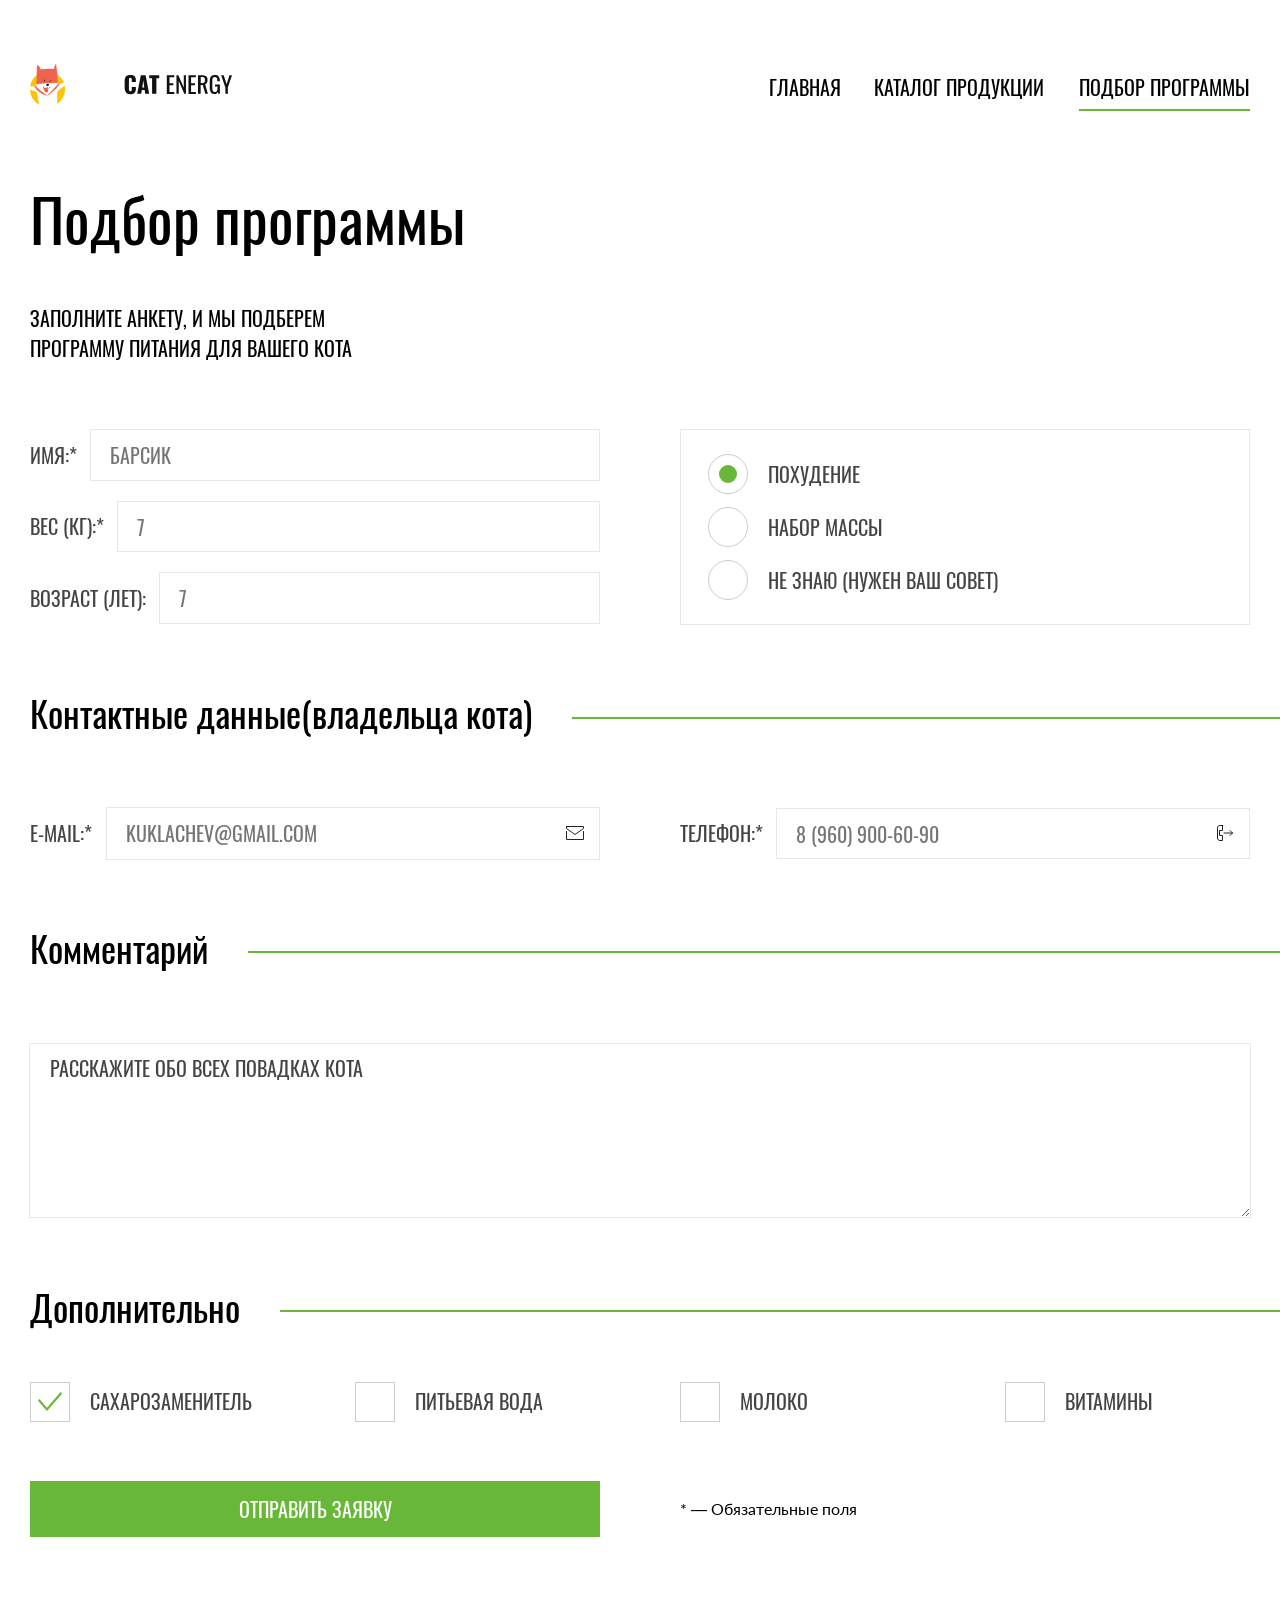
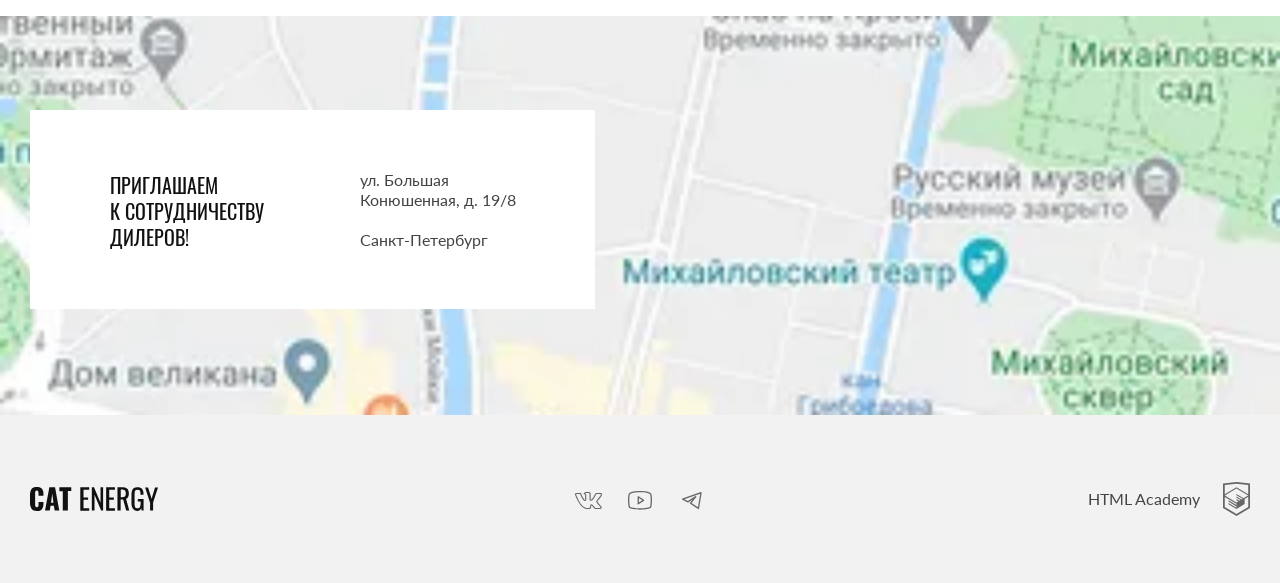
==== commit 0adabd2c: "Deploying to gh-pages from @ htmlacademy-adaptive/554915-cat-energy-3@558697a418fd927085719214445e82" ====
--- a/form.html
+++ b/form.html
@@ -1 +1 @@
-<!DOCTYPE html><html class="page" lang="ru"><head><meta charset="UTF-8"><title>Анкета | Cat Energy</title><meta name="viewport" content="width=device-width,initial-scale=1"><!-- LOGO --><link rel="preload" media="(min-width: 1260px)" href="images/logo-desktop.svg" as="image" fetchpriority="high"><link rel="preload" media="(min-width: 748px) and (max-width: 1259px)" href="images/logo-tablet.svg" as="image" fetchpriority="high"><link rel="preload" media="(max-width: 747px)" href="images/logo-mobile.svg" as="image" fetchpriority="high"><!-- FONTS --><link rel="preload" href="./fonts/oswald/oswaldregular.woff2" as="font" type="font/woff2" crossorigin="anonymous"><link rel="preload" href="./fonts/lato/Lato-Regular.woff2" as="font" type="font/woff2" crossorigin="anonymous"><!-- SCRIPTS --><link rel="preload" href="scripts/index.js" as="script"><!-- STYLES --><link rel="preload" href="styles/styles.css" as="style"><!-- SCRIPTS --><link rel="preload" href="scripts/index.js" as="script"><!-- ICONS --><link rel="icon" href="./favicon.ico" sizes="48x48 32x32 16x16"><link rel="icon" type="image/svg+xml" href="./favicons/favicon.svg"><link rel="apple-touch-icon" sizes="180x180" href="./favicons/apple-touch-icon.png"><link rel="manifest" href="./site.webmanifest"><link rel="stylesheet" href="styles/styles.css"><script src="scripts/index.js" defer="defer"></script><script src="https://api-maps.yandex.ru/2.1/?apikey=17fad1a8-510c-43ff-9aba-42f5842ea754&lang=ru_RU" defer="defer"></script><script src="scripts/map.js" defer="defer"></script></head><body class="page__body"><header class="page__header page-header container"><nav class="page-header__nav main-nav main-nav--nojs"><div class="main-nav__top"><a class="main-nav__logo logo" href="#" aria-label="Логотип Cat Energy"><picture><source media="(min-width: 1260px)" srcset="images/logo-desktop.svg" width="202" height="59" type="image/svg+xml"><source media="(min-width: 748px)" srcset="images/logo-tablet.svg" width="174" height="50" type="image/svg+xml"><img src="images/logo-mobile.svg" width="190" height="38" alt=""></picture></a><button class="main-nav__toggle toggle-button" aria-expanded="false" aria-label="Открыть меню" aria-controls="site-nav" type="button"><span class="toggle-button__line"></span> <span class="toggle-button__line"></span> <span class="toggle-button__line"></span> <span class="toggle-button__line"></span></button></div><ul class="main-nav__site-nav site-nav site-nav--opened" id="site-nav"><li class="site-nav__item"><a class="site-nav__link" href="index.html">главная</a></li><li class="site-nav__item"><a class="site-nav__link" href="catalog.html">каталог продукции</a></li><li class="site-nav__item"><a class="site-nav__link site-nav__link--active" href="#">подбор программы</a></li></ul></nav></header><div class="page__content-wrapper"><main class="page__content container"><section class="diet-plan"><div class="diet-plan__headline"><h1 class="diet-plan__title title title--size-l">Подбор программы</h1><p class="diet-plan__text">Заполните анкету, и мы подберем<br>программу питания для вашего кота</p></div><form class="diet-plan__form checkout-form" action="#" method="post"><fieldset class="checkout-form__fieldset-info form-fieldset"><legend class="visually-hidden">Данные о коте</legend><div class="form-fieldset__field-group"><div class="checkout-form__field field"><label class="field__label" for="username-field">ИМЯ:*</label> <input class="field__control input input--size-s" type="text" name="petname" placeholder="барсик" id="username-field"></div><div class="checkout-form__field field"><label class="field__label" for="pet-weight-field">Вес (кг):*</label> <input class="field__control input input--size-s" type="number" name="petweight" placeholder="7" id="pet-weight-field"></div><div class="checkout-form__field field"><label class="field__label" for="petage-field">Возраст (лет):</label> <input class="field__control input input--size-s" type="number" name="petage" placeholder="7" id="petage-field"></div></div></fieldset><fieldset class="checkout-form__fieldset-diet form-fieldset form-fieldset--decorative-line"><legend class="visually-hidden">Тип диеты:</legend><div class="form-fieldset__radio-group"><label class="radio-control"><input class="radio-control__input" type="radio" name="diet-type" value="weight-loss" checked="checked"> <span class="radio-control__label">похудение</span></label> <label class="radio-control"><input class="radio-control__input" type="radio" name="diet-type" value="weight-gain"> <span class="radio-control__label">Набор массы</span></label> <label class="radio-control"><input class="radio-control__input" type="radio" name="diet-type" value="need-advice"> <span class="radio-control__label">Не знаю (Нужен ваш совет)</span></label></div></fieldset><fieldset class="checkout-form__fieldset-contacts form-fieldset form-fieldset--gap-m"><legend class="form-fieldset__caption title title--size-m decorative-line decorative-line--align-top-30">Контактные данные<br>(владельца кота)</legend><div class="form-fieldset__field-group form-fieldset__field-group--layout-grid"><div class="checkout-form__field field field--gap-s field--icon-email"><label class="field__label" for="useremail-field">E-mail:*</label> <input class="field__control input input--size-s input--indent-bottom" type="email" name="useremail" placeholder="kuklachev@gmail.com" id="useremail-field"></div><div class="checkout-form__field field field--icon-phone"><label class="field__label" for="userphone-field">Телефон:*</label> <input class="field__control input input--size-s" type="tel" name="userphone" placeholder="8 (960) 900-60-90" id="userphone-field"></div></div></fieldset><fieldset class="checkout-form__fieldset-comment form-fieldset form-fieldset--gap-l"><legend class="form-fieldset__caption title title--size-m decorative-line decorative-line--align-top-59">Комментарий</legend><label class="visually-hidden" for="user-comment-field">Комментарий</label> <textarea class="form-fieldset__textarea textarea" name="user-comment" id="user-comment-field" placeholder="Расскажите обо всех повАдках кота"></textarea></fieldset><fieldset class="checkout-form__fieldset-products form-fieldset"><legend class="form-fieldset__caption title title--size-m decorative-line decorative-line--align-top-59">Дополнительно</legend><div class="form-fieldset__checkbox-group"><label class="form-fieldset__checkbox-group-item checkbox-control"><input class="checkbox-control__input" type="checkbox" name="additional-products" value="Sweetener" checked="checked"> <span class="checkbox-control__label">сахарозаменитель</span></label> <label class="form-fieldset__checkbox-group-item checkbox-control"><input class="checkbox-control__input" type="checkbox" name="additional-products" value="water"> <span class="checkbox-control__label">питьевая вода</span></label> <label class="form-fieldset__checkbox-group-item checkbox-control"><input class="checkbox-control__input" type="checkbox" name="additional-products" value="milk"> <span class="checkbox-control__label">молоко</span></label> <label class="form-fieldset__checkbox-group-item checkbox-control"><input class="checkbox-control__input" type="checkbox" name="additional-products" value="Vitamins"> <span class="checkbox-control__label">витамины</span></label></div></fieldset><div class="checkout-form__button-wrapper"><button class="checkout-form__button button button--primary button--size-m" type="submit">отправить заявку</button><p class="checkout-form__note">* — Обязательные поля</p></div></form></section></main><section class="contacts contacts--theme-accent" aria-labelledby="contacts-title"><h2 class="visually-hidden" id="contacts-title">Контакты</h2><div class="contacts__content-wrapper container"><div class="contacts__content"><p class="contacts__title">приглашаем<br>к сотрудничеству дилеров!</p><address class="contacts__address"><p class="contacts__address-text">ул. Большая Конюшенная, д. 19/8</p><p class="contacts__address-text">Санкт-Петербург</p></address></div></div><div class="contacts__map-container"><picture class="contacts__image-container"><!-- desktop --><source media="(min-width: 1260px)" srcset="images/map-desktop@1x.webp, images/map-desktop@2x.webp 2x" width="1440" height="400" type="image/webp"><source media="(min-width: 1260px)" srcset="images/map-desktop@1x.jpg, images/map-desktop@2x.jpg 2x" width="1440" height="400" type="image/jpg"><!-- tablet --><source media="(min-width: 748px)" srcset="images/map-tablet@1x.webp, images/map-tablet@2x.webp 2x" width="768" height="400" type="image/webp"><source media="(min-width: 748px)" srcset="images/map-tablet@1x.jpg, images/map-tablet@2x.jpg 2x" width="768" height="400" type="image/jpg"><!-- mobile --><source srcset="images/map-mobile@1x.webp, images/map-mobile@2x.webp 2x" width="320" height="362" type="image/webp"><img class="contacts__map-image" src="images/map-mobile@1x.jpg" srcset="images/map-mobile@2x.jpg 2x" width="320" height="362" alt="Офис компании по ул. Большая Конюшенная, д. 19/8 Санкт-Петербург" loading="lazy"></picture></div></section></div><footer class="page__footer page-footer"><div class="page-footer__wrapper container"><a class="page-footer__logo logo-secondary" href="#"><span class="visually-hidden">Cat Energy - Главная страница</span> <svg class="logo-secondary__icon" width="128" height="24" aria-hidden="true"><use href="./icons/stack.svg#logo-secondary"></use></svg> </a><span class="page-footer__line"></span><ul class="page-footer__social social"><li class="social__item"><a class="social__link social__link--icon-vkontakte" href="#"><span class="visually-hidden">Вконтакте</span></a></li><li class="social__item"><a class="social__link social__link--icon-youtube" href="#"><span class="visually-hidden">Youtube</span></a></li><li class="social__item"><a class="social__link social__link--icon-telegram" href="#"><span class="visually-hidden">Telegram</span></a></li></ul><span class="page-footer__line"></span> <a class="page-footer__link" href="https://htmlacademy.ru/intensive/adaptive" aria-label="Курс HTMLAcademy. Адаптивная вёрстка и автоматизация"><span class="page-footer__link-caption">HTML Academy</span></a></div></footer></body></html>+<!DOCTYPE html><html class="page" lang="ru"><head><meta charset="UTF-8"><title>Анкета | Cat Energy</title><meta name="viewport" content="width=device-width,initial-scale=1"><!-- LOGO --><link rel="preload" media="(min-width: 1260px)" href="images/logo-desktop.svg" as="image" fetchpriority="high"><link rel="preload" media="(min-width: 748px) and (max-width: 1259px)" href="images/logo-tablet.svg" as="image" fetchpriority="high"><link rel="preload" media="(max-width: 747px)" href="images/logo-mobile.svg" as="image" fetchpriority="high"><!-- FONTS --><link rel="preload" href="./fonts/oswald/oswaldregular.woff2" as="font" type="font/woff2" crossorigin="anonymous"><link rel="preload" href="./fonts/lato/Lato-Regular.woff2" as="font" type="font/woff2" crossorigin="anonymous"><!-- SCRIPTS --><link rel="preload" href="scripts/index.js" as="script"><!-- STYLES --><link rel="preload" href="styles/styles.css" as="style"><!-- SCRIPTS --><link rel="preload" href="scripts/index.js" as="script"><!-- ICONS --><link rel="icon" href="./favicon.ico" sizes="48x48 32x32 16x16"><link rel="icon" type="image/svg+xml" href="./favicons/favicon.svg"><link rel="apple-touch-icon" sizes="180x180" href="./favicons/apple-touch-icon.png"><link rel="manifest" href="./site.webmanifest"><link rel="stylesheet" href="styles/styles.css"><script src="scripts/index.js" defer="defer"></script><script src="https://api-maps.yandex.ru/2.1/?apikey=17fad1a8-510c-43ff-9aba-42f5842ea754&lang=ru_RU" defer="defer"></script><script src="scripts/map.js" defer="defer"></script></head><body class="page__body"><header class="page__header page-header container"><nav class="page-header__nav main-nav main-nav--nojs"><div class="main-nav__top"><a class="main-nav__logo logo" href="#" aria-label="Логотип Cat Energy"><picture><source media="(min-width: 1260px)" srcset="images/logo-desktop.svg" width="202" height="59" type="image/svg+xml"><source media="(min-width: 748px)" srcset="images/logo-tablet.svg" width="174" height="50" type="image/svg+xml"><img src="images/logo-mobile.svg" width="190" height="38" alt=""></picture></a><button class="main-nav__toggle toggle-button" aria-expanded="false" aria-label="Открыть меню" aria-controls="site-nav" type="button"><span class="toggle-button__line"></span> <span class="toggle-button__line"></span> <span class="toggle-button__line"></span> <span class="toggle-button__line"></span></button></div><ul class="main-nav__site-nav site-nav site-nav--opened" id="site-nav"><li class="site-nav__item"><a class="site-nav__link" href="index.html">главная</a></li><li class="site-nav__item"><a class="site-nav__link" href="catalog.html">каталог продукции</a></li><li class="site-nav__item"><a class="site-nav__link site-nav__link--active" href="#">подбор программы</a></li></ul></nav></header><div class="page__content-wrapper"><main class="page__content container"><section class="diet-plan"><div class="diet-plan__headline"><h1 class="diet-plan__title title title--size-l">Подбор программы</h1><p class="diet-plan__text">Заполните анкету, и мы подберем<br>программу питания для вашего кота</p></div><form class="diet-plan__form checkout-form" action="#" method="post"><fieldset class="checkout-form__fieldset-info form-fieldset"><legend class="visually-hidden">Данные о коте</legend><div class="form-fieldset__field-group"><div class="checkout-form__field field"><label class="field__label" for="username-field">ИМЯ:*</label> <input class="field__control input input--size-s" type="text" name="petname" placeholder="барсик" id="username-field"></div><div class="checkout-form__field field"><label class="field__label" for="pet-weight-field">Вес (кг):*</label> <input class="field__control input input--size-s" type="text" name="petweight" placeholder="7" id="pet-weight-field"></div><div class="checkout-form__field field"><label class="field__label" for="petage-field">Возраст (лет):</label> <input class="field__control input input--size-s" type="text" name="petage" placeholder="7" id="petage-field"></div></div></fieldset><fieldset class="checkout-form__fieldset-diet form-fieldset form-fieldset--decorative-line"><legend class="visually-hidden">Тип диеты:</legend><div class="form-fieldset__radio-group"><label class="radio-control"><input class="radio-control__input" type="radio" name="diet-type" value="weight-loss" checked="checked"> <span class="radio-control__label">похудение</span></label> <label class="radio-control"><input class="radio-control__input" type="radio" name="diet-type" value="weight-gain"> <span class="radio-control__label">Набор массы</span></label> <label class="radio-control"><input class="radio-control__input" type="radio" name="diet-type" value="need-advice"> <span class="radio-control__label">Не знаю (Нужен ваш совет)</span></label></div></fieldset><fieldset class="checkout-form__fieldset-contacts form-fieldset form-fieldset--gap-m"><legend class="form-fieldset__caption title title--size-m decorative-line decorative-line--align-top-30">Контактные данные<br>(владельца кота)</legend><div class="form-fieldset__field-group form-fieldset__field-group--layout-grid"><div class="checkout-form__field field field--gap-s field--icon-email"><label class="field__label" for="useremail-field">E-mail:*</label> <input class="field__control input input--size-s input--indent-bottom" type="email" name="useremail" placeholder="kuklachev@gmail.com" id="useremail-field"></div><div class="checkout-form__field field field--icon-phone"><label class="field__label" for="userphone-field">Телефон:*</label> <input class="field__control input input--size-s" type="tel" name="userphone" placeholder="8 (960) 900-60-90" id="userphone-field"></div></div></fieldset><fieldset class="checkout-form__fieldset-comment form-fieldset form-fieldset--gap-l"><legend class="form-fieldset__caption title title--size-m decorative-line decorative-line--align-top-59">Комментарий</legend><label class="visually-hidden" for="user-comment-field">Комментарий</label> <textarea class="form-fieldset__textarea textarea" name="user-comment" id="user-comment-field" placeholder="Расскажите обо всех повАдках кота"></textarea></fieldset><fieldset class="checkout-form__fieldset-products form-fieldset"><legend class="form-fieldset__caption title title--size-m decorative-line decorative-line--align-top-59">Дополнительно</legend><div class="form-fieldset__checkbox-group"><label class="form-fieldset__checkbox-group-item checkbox-control"><input class="checkbox-control__input" type="checkbox" name="additional-products" value="Sweetener" checked="checked"> <span class="checkbox-control__label">сахарозаменитель</span></label> <label class="form-fieldset__checkbox-group-item checkbox-control"><input class="checkbox-control__input" type="checkbox" name="additional-products" value="water"> <span class="checkbox-control__label">питьевая вода</span></label> <label class="form-fieldset__checkbox-group-item checkbox-control"><input class="checkbox-control__input" type="checkbox" name="additional-products" value="milk"> <span class="checkbox-control__label">молоко</span></label> <label class="form-fieldset__checkbox-group-item checkbox-control"><input class="checkbox-control__input" type="checkbox" name="additional-products" value="Vitamins"> <span class="checkbox-control__label">витамины</span></label></div></fieldset><div class="checkout-form__button-wrapper"><button class="checkout-form__button button button--primary button--size-m" type="submit">отправить заявку</button><p class="checkout-form__note">* — Обязательные поля</p></div></form></section></main><section class="contacts contacts--theme-accent" aria-labelledby="contacts-title"><h2 class="visually-hidden" id="contacts-title">Контакты</h2><div class="contacts__content-wrapper container"><div class="contacts__content"><p class="contacts__title">приглашаем<br>к сотрудничеству дилеров!</p><address class="contacts__address"><p class="contacts__address-text">ул. Большая Конюшенная, д. 19/8</p><p class="contacts__address-text">Санкт-Петербург</p></address></div></div><div class="contacts__map-container"><picture class="contacts__image-container"><!-- desktop --><source media="(min-width: 1260px)" srcset="images/map-desktop@1x.webp, images/map-desktop@2x.webp 2x" width="1440" height="400" type="image/webp"><source media="(min-width: 1260px)" srcset="images/map-desktop@1x.jpg, images/map-desktop@2x.jpg 2x" width="1440" height="400" type="image/jpg"><!-- tablet --><source media="(min-width: 748px)" srcset="images/map-tablet@1x.webp, images/map-tablet@2x.webp 2x" width="768" height="400" type="image/webp"><source media="(min-width: 748px)" srcset="images/map-tablet@1x.jpg, images/map-tablet@2x.jpg 2x" width="768" height="400" type="image/jpg"><!-- mobile --><source srcset="images/map-mobile@1x.webp, images/map-mobile@2x.webp 2x" width="320" height="362" type="image/webp"><img class="contacts__map-image" src="images/map-mobile@1x.jpg" srcset="images/map-mobile@2x.jpg 2x" width="320" height="362" alt="Офис компании по ул. Большая Конюшенная, д. 19/8 Санкт-Петербург" loading="lazy"></picture></div></section></div><footer class="page__footer page-footer"><div class="page-footer__wrapper container"><a class="page-footer__logo logo-secondary" href="#"><span class="visually-hidden">Cat Energy - Главная страница</span> <svg class="logo-secondary__icon" width="128" height="24" aria-hidden="true"><use href="./icons/stack.svg#logo-secondary"></use></svg> </a><span class="page-footer__line"></span><ul class="page-footer__social social"><li class="social__item"><a class="social__link social__link--icon-vkontakte" href="#"><span class="visually-hidden">Вконтакте</span></a></li><li class="social__item"><a class="social__link social__link--icon-youtube" href="#"><span class="visually-hidden">Youtube</span></a></li><li class="social__item"><a class="social__link social__link--icon-telegram" href="#"><span class="visually-hidden">Telegram</span></a></li></ul><span class="page-footer__line"></span> <a class="page-footer__link" href="https://htmlacademy.ru/intensive/adaptive" aria-label="Курс HTMLAcademy. Адаптивная вёрстка и автоматизация"><span class="page-footer__link-caption">HTML Academy</span></a></div></footer></body></html>
--- a/styles/styles.css
+++ b/styles/styles.css
@@ -1 +1 @@
-@font-face{font-family:Oswald;font-weight:400;font-style:normal;font-display:swap;src:url(../fonts/oswald/oswaldregular.woff2)format("woff2")}@font-face{font-family:Oswald;font-weight:400;font-style:normal;font-display:swap;src:url(../fonts/oswald/oswaldregular.woff)format("woff")}@font-face{font-family:Lato;font-weight:400;font-style:normal;font-display:swap;src:url(../fonts/lato/Lato-Regular.woff2)format("woff2")}@font-face{font-family:Lato;font-weight:400;font-style:normal;font-display:swap;src:url(../fonts/lato/Lato-Regular.woff)format("woff")}.visually-hidden{white-space:nowrap;-webkit-clip-path:inset(100%);clip-path:inset(100%);clip:rect(0 0 0 0);border:0;width:1px;height:1px;margin:-1px;padding:0;position:absolute;overflow:hidden}.container{box-sizing:border-box;width:320px;margin-left:auto;margin-right:auto;padding-left:20px;padding-right:20px}@media (width>=748px){.container{width:748px}}@media (width>=1260px){.container{width:1260px}}.page__body{color:#444;min-width:320px;margin:0;padding:0;font-family:Lato,Arial,sans-serif;font-size:14px;font-weight:400;line-height:129%}@media (width>=1260px){.page__hero{margin-top:-142px}}.page__heading{padding-top:27px;padding-bottom:42px;position:relative}@media (width<=747px){.page__heading:before,.page__heading:after{content:"";width:100vw;height:1px;position:absolute;right:0}.page__heading:before{background-color:#d9d9d9;top:0;box-shadow:100vw 0 #d9d9d9}.page__heading:after{background-color:#ebebeb;bottom:0;box-shadow:100vw 0 #ebebeb}}@media (width>=748px){.page__heading{border:none;padding-top:34px;padding-bottom:85px}}@media (width>=1260px){.page__heading{padding-top:44px;padding-bottom:84px}}.page__layout{grid-template-rows:auto 1fr auto;grid-template-areas:"header""content""footer";min-height:100vh;display:grid}.page__header{grid-area:header}.page__content-wrapper{grid-area:content}.page__footer{grid-area:footer}.title{color:#000;width:-moz-fit-content;width:fit-content;margin:0;font-family:Oswald,sans-serif;font-size:24px;font-weight:400;line-height:100%}@media (width>=748px){.title{font-size:32px}}@media (width>=1260px){.title{font-size:40px}}.title--size-m{font-size:24px}@media (width>=748px){.title--size-m{font-size:36px}}.title--size-l{font-size:36px}@media (width>=748px){.title--size-l{font-size:60px}}.logo{cursor:pointer;text-decoration:none;display:flex}.logo:hover,.logo:focus-visible{opacity:.8}.logo:active{opacity:.6}.input{box-sizing:border-box;color:inherit;text-transform:uppercase;cursor:pointer;outline-offset:-1px;border:none;outline:1px solid #e7e7e7;width:100%;padding:13px;font-family:Oswald,sans-serif;font-size:20px;font-weight:400;display:inline-flex}.input:hover{outline-color:#cdcdcd}.input:focus-visible{outline-offset:-2px;outline-width:2px;outline-color:#444}.input:user-invalid{outline-offset:-2px;outline-width:2px;outline-color:#ff8282}.input:disabled{opacity:.3;cursor:not-allowed}.input--error{outline-offset:-2px;outline-width:2px;outline-color:#ff8282}.input--error:hover,.input--error:focus-visible{outline-color:#ff8282}.input--size-s{padding:14px 37px 13px 15px;font-size:16px;line-height:113%}@media (width>=748px){.input--size-s{padding:15px 40px 14px 20px;font-size:20px}}.input--indent-bottom{padding-bottom:12px}@media (width>=748px){.input--indent-bottom{padding-bottom:15px}}.decorative-line{--line-gap:20px;box-shadow:calc(var(--line-gap)*-1)0 #fff,var(--line-gap)0 #fff;background-color:#fff;position:relative}.decorative-line:before{content:"";z-index:-1;width:100vw;height:2px;position:absolute;top:49%;right:0;box-shadow:100vw 0 #68b738}@media (width>=748px){.decorative-line{--line-gap:40px}.decorative-line:before{background-color:#68b738}}.decorative-line--gap-m{--line-gap:40px}.decorative-line--align-top-30:before{top:30%}@media (width>=748px){.decorative-line--align-top-30:before{top:61%}}.decorative-line--align-top-59:before{top:59%}@media (width>=748px){.decorative-line--align-top-59:before{top:60%}}.toggle-button{cursor:pointer;background-color:#0000;border:none;width:24px;height:18px;text-decoration:none;position:relative;transform:translateY(-2px)translate(-1px)}.toggle-button:hover,.toggle-button:focus-visible{opacity:.8}.toggle-button:active{opacity:.6}.toggle-button__line{opacity:1;background-color:#000;width:100%;height:2px;transition:all .3s ease-in-out;display:block;position:absolute;left:0}.toggle-button__line:first-child{transition-duration:.1s;top:0}.toggle-button__line:nth-child(2),.toggle-button__line:nth-child(3){top:8px}.toggle-button__line:nth-child(4){transition-duration:.1s;bottom:0}.toggle-button--opened{transform:rotate(90deg)translateY(-3px)translate(-2px)}.toggle-button--opened .toggle-button__line:first-child{transform:scale(0)}.toggle-button--opened .toggle-button__line:nth-child(2){transform:rotate(43deg)}.toggle-button--opened .toggle-button__line:nth-child(3){transform:rotate(-44deg)}.toggle-button--opened .toggle-button__line:nth-child(4){transform:scale(0)}.button{text-transform:uppercase;text-align:center;cursor:pointer;border:none;justify-content:center;padding-left:15px;padding-right:15px;font-family:Oswald,sans-serif;text-decoration:none;display:inline-flex}.button:active{opacity:.3}.button[disabled],.button--disabled{opacity:.3;pointer-events:none}.button--primary{color:#fff;background-color:#68b738}.button--primary:hover,.button--primary:focus-visible{background-color:#5eaa2f}.button--secondary{color:#444;background-color:#f2f2f2}.button--secondary:hover,.button--secondary:focus-visible{background-color:#ebebeb}.button--size-m{padding-top:11px;padding-bottom:10px;font-size:16px;line-height:120%}.button--size-l{padding-top:15px;padding-bottom:15px;font-size:20px;line-height:130%}.card-link{text-transform:uppercase;color:#000;cursor:pointer;align-items:center;gap:16px;font-family:Oswald,sans-serif;font-size:16px;font-weight:400;line-height:100%;text-decoration:none;display:inline-flex}.card-link:after{content:"";background-image:url(../icons/stack.svg#icon-arrow);background-repeat:no-repeat;width:24px;height:12px;transition:width .2s}.card-link:hover:after,.card-link:focus-visible:after{width:32px}.card-link:active{opacity:.3}@media (width>=748px){.card-link{gap:25px;font-size:20px}}@media (width>=1260px){.card-link{letter-spacing:.2px}}.site-nav{box-sizing:border-box;color:#000;flex-direction:column;margin:0;padding:0;list-style:none;display:flex}@media (width<=747px){.site-nav{opacity:0;visibility:hidden;background-color:#fff;transition:transform .2s,opacity .2s,visibility .2s;position:relative;transform:translateY(-150%)}.site-nav:before{content:"";z-index:-2;background-color:#fff;width:100vw;height:100%;position:absolute;top:0;right:0;box-shadow:100vw 0 #fff}}@media (width>=748px){.site-nav{flex-flow:wrap;gap:33px;display:flex}}@media (width<=747px){.site-nav--opened{opacity:1;visibility:visible;transition:transform .3s,opacity,visibility;transform:translateY(0%)}}.site-nav--theme-accent{color:#fff}@media (width<=747px){.site-nav__item{z-index:1;opacity:0;transition:opacity .2s;position:relative}.site-nav__item:before{content:"";z-index:-1;box-sizing:border-box;pointer-events:none;border-top:1px solid #e6e6e6;width:100vw;height:100%;position:absolute;top:0;left:50%;transform:translate(-50%)}.site-nav__item:last-child:before{border-bottom:1px solid #e6e6e6}}@media (width>=1260px){.site-nav__item:nth-child(2){margin-right:2px}}@media (width<=747px){.site-nav--opened .site-nav__item{opacity:1}.site-nav--opened .site-nav__item:first-child{transition-delay:.3s}.site-nav--opened .site-nav__item:nth-child(2){transition-delay:.45s}.site-nav--opened .site-nav__item:nth-child(n+3){transition-delay:.6s}}.site-nav__link{text-transform:uppercase;color:inherit;text-align:center;cursor:pointer;padding:23px 15px;font-family:Oswald,sans-serif;font-size:20px;line-height:100%;text-decoration:none;display:block}.site-nav__link:hover:not(.site-nav__link--active),.site-nav__link:focus-visible:not(.site-nav__link--active){opacity:.6}.site-nav__link:active:not(.site-nav__link--active){opacity:.3}@media (width>=748px){.site-nav__link{text-align:left;padding:14px 0 10px;font-size:18px;line-height:133%}}@media (width>=1260px){.site-nav__link{font-size:20px}}@media (width>=748px){.site-nav__link--active{cursor:default;position:relative}.site-nav__link--active:after{content:"";background-color:#68b738;width:100%;height:2px;position:absolute;bottom:0;left:0;right:0}}.site-nav--theme-accent .site-nav__link--active:after{background-color:#fff}.logo-secondary{display:flex}.logo-secondary:hover,.logo-secondary:focus-visible{opacity:.7}.logo-secondary:active{opacity:.5}.main-nav{position:relative}@media (width>=748px){.main-nav{justify-content:space-between;gap:40px;display:flex}}@media (width<=747px){.main-nav__top{z-index:20;background-color:#fff;justify-content:space-between;align-items:center;gap:30px;padding-top:10px;padding-bottom:10px;display:flex;position:relative}}.main-nav__logo{flex-shrink:0}@media (width<=747px){.main-nav__logo{margin-top:3px}}@media (width>=1260px){.main-nav__logo{margin-top:-4px}}.main-nav__toggle{flex-shrink:0}@media (width>=748px){.main-nav__toggle{display:none}}.main-nav__site-nav{flex-shrink:0}@media (width<=747px){.main-nav__site-nav{z-index:10;position:absolute;top:65px;left:0;right:0}}@media (width>=748px){.main-nav__site-nav{width:auto;max-width:475px;margin-top:1px;margin-right:5px}}@media (width>=1260px){.main-nav__site-nav{width:auto;max-width:575px;margin-right:0}}@media (width<=747px){.main-nav--nojs .main-nav__toggle{display:none}.main-nav--nojs .main-nav__site-nav{position:static}}.statistics{flex-wrap:wrap;align-items:start;gap:32px;margin:0;display:flex}@media (width>=748px){.statistics{gap:42px}}.statistics__item{box-sizing:border-box;flex-direction:column;width:124px;display:flex}@media (width>=748px){.statistics__item{width:162px}.statistics__item:nth-child(2){margin-left:1px}}@media (width>=1260px){.statistics__item{width:161px}.statistics__item:first-child{margin-left:1px;padding-right:1px}}.statistics__indicator{text-align:center;color:#000;border-radius:3px;outline:1px solid #cdcdcd;padding:14px 18px 17px;font-family:Oswald,sans-serif;font-size:24px;font-weight:400;line-height:100%}@media (width>=748px){.statistics__indicator{padding-top:15px;padding-bottom:18px;font-size:30px;line-height:123%}}.statistics__description{z-index:5;box-sizing:border-box;text-align:center;background-color:#eaeaea;align-self:center;width:min-content;max-width:calc(100% - 20px);margin:-8px 0 0;padding-left:15px;padding-right:15px;font-size:12px;font-weight:400;line-height:100%}@media (width>=748px){.statistics__description{background-color:#fff;width:auto;padding-left:8px;padding-right:8px;font-size:14px}}@media (width>=1260px){.statistics__description{background-color:#f2f2f2}}.social{flex-wrap:wrap;align-items:center;gap:24px;margin:0;padding:0;list-style:none;display:flex}.social__item{flex-shrink:0}.social__link{cursor:pointer;justify-content:center;align-items:center;width:28px;height:22px;text-decoration:none;display:flex}.social__link:before{background-color:#666}.social__link:hover:before,.social__link:focus-visible:before{background-color:#68b738}.social__link:active:before{opacity:.3}.social__link--icon-vkontakte:before,.social__link--icon-youtube:before,.social__link--icon-telegram:before{content:"";-webkit-mask-repeat:no-repeat;mask-repeat:no-repeat}.social__link--icon-vkontakte:before{width:27px;height:17px;margin-top:-1px;-webkit-mask-image:url(../icons/stack.svg#icon-vk);mask-image:url(../icons/stack.svg#icon-vk)}.social__link--icon-youtube:before{width:24px;height:19px;margin-top:-1px;-webkit-mask-image:url(../icons/stack.svg#icon-youtube);mask-image:url(../icons/stack.svg#icon-youtube)}.social__link--icon-telegram:before{width:20px;height:18px;-webkit-mask-image:url(../icons/stack.svg#icon-tg);mask-image:url(../icons/stack.svg#icon-tg)}.diet-card{background-color:#f2f2f2;padding:30px 20px 19px}@media (width>=748px){.diet-card{grid-template-columns:340px 1fr;grid-template-areas:"title.""text.""link.";padding:77px 52px 62px;display:grid}}@media (width>=1260px){.diet-card{grid-template-columns:1fr;grid-template-areas:"title""text""link";padding-bottom:64px}}.diet-card--weight-loss{background-image:url(../icons/stack.svg#diet-weight-loss);background-position:20px 21px;background-repeat:no-repeat;background-size:50px 53px}@media (width>=748px){.diet-card--weight-loss{background-image:url(../icons/stack.svg#diet-weight-loss-tablet);background-position:right 63px top 81px;background-size:200px 211px}}@media (width>=1260px){.diet-card--weight-loss{background-position:52px 41px;background-size:100px 106px}}.diet-card--weight-gain{background-image:url(../icons/stack.svg#diet-weight-gain-mobile);background-position:13px 24px;background-repeat:no-repeat;background-size:67px 50px}@media (width<=747px){.diet-card--weight-gain{padding-bottom:18px}}@media (width>=748px){.diet-card--weight-gain{background-image:url(../icons/stack.svg#diet-weight-gain-tablet);background-position:right 29px top 91px;background-size:268px 200px}}@media (width>=1260px){.diet-card--weight-gain{background-image:url(../icons/stack.svg#diet-weight-gain-desktop);background-position:33px 47px;background-size:134px 100px}}.diet-card__title{text-transform:uppercase;color:#000;margin:0 0 30px 70px;font-family:Oswald,sans-serif;font-size:24px;font-weight:400;line-height:154%}@media (width>=748px){.diet-card__title{grid-area:title;margin-bottom:24px;margin-left:0;font-size:36px;line-height:100%}}@media (width>=1260px){.diet-card__title{margin-bottom:73px;margin-left:162px}}.diet-card__description{margin:0 0 20px}@media (width>=748px){.diet-card__description{color:#000;grid-area:text;margin-bottom:0;font-size:16px;line-height:150%}}@media (width<=747px){.diet-card--weight-gain .diet-card__description{margin-bottom:21px}.diet-card__line{background-color:#d9d9d9;width:100%;height:1px;display:block}}.diet-card__link{margin-top:19px;margin-right:auto}@media (width>=748px){.diet-card__link{grid-area:link;margin-top:57px}}@media (width>=1260px){.diet-card__link{margin-top:32px}}.diet-card--weight-gain .diet-card__link{margin-top:20px}@media (width>=748px){.diet-card--weight-gain .diet-card__link{margin-top:57px}}@media (width>=1260px){.diet-card--weight-gain .diet-card__link{margin-top:32px}}@media (width>=748px){.page-header{padding-top:25px;padding-bottom:26px}}@media (width>=1260px){.page-header{z-index:10;padding-top:59px;position:relative}}.hero{background-image:-webkit-linear-gradient(#68b738d9 0% 60.5%,#fff 60.5% 100%),-webkit-image-set(url(../images/hero-bg-mobile@2x.webp) 2x,url(../images/hero-bg-mobile@1x.webp) 1x,url(../images/hero-bg-mobile@2x.png) 2x,url(../images/hero-bg-mobile@1x.png) 1x),-webkit-linear-gradient(90deg,#515160 0% 30%,#404044 30% 100%);background-image:linear-gradient(#68b738d9 0% 60.5%,#fff 60.5% 100%),image-set("../images/hero-bg-mobile@2x.webp" 2x,"../images/hero-bg-mobile@1x.webp" 1x,"../images/hero-bg-mobile@2x.png" 2x,"../images/hero-bg-mobile@1x.png" 1x),linear-gradient(90deg,#515160 0% 30%,#404044 30% 100%);background-position:top;background-repeat:no-repeat;background-size:auto,320px 302px,auto}@media (width>=748px){.hero{background-image:none}}@media (width>=1260px){.hero{background-image:-webkit-linear-gradient(90deg,#fff 0% 50.02%,#68b738d9 50.02% 100%),-webkit-image-set(url(../images/hero-bg-desktop@2x.webp) 2x,url(../images/hero-bg-desktop@1x.webp) 1x,url(../images/hero-bg-desktop@2x.png) 2x,url(../images/hero-bg-desktop@1x.png) 1x),-webkit-linear-gradient(90deg,#fff 0% 50%,#404044 50% 100%);background-image:linear-gradient(90deg,#fff 0% 50.02%,#68b738d9 50.02% 100%),image-set("../images/hero-bg-desktop@2x.webp" 2x,"../images/hero-bg-desktop@1x.webp" 1x,"../images/hero-bg-desktop@2x.png" 2x,"../images/hero-bg-desktop@1x.png" 1x),linear-gradient(90deg,#fff 0% 50%,#404044 50% 100%);background-position:0 0,calc(50% + 521px) -2px,0 0;background-size:auto,1040px 694px,auto}}.hero__content-wrapper{padding-top:27px;padding-bottom:20px;position:relative}@media (width>=748px){.hero__content-wrapper{padding-top:35px;padding-bottom:526px}}@media (width>=1260px){.hero__content-wrapper{padding-top:222px;padding-bottom:184px}}.hero__content{flex-direction:column;align-items:center;display:flex}@media (width>=748px){.hero__content{align-items:start;width:420px;margin-left:90px}}@media (width>=1260px){.hero__content{margin-left:80px}}.hero__title{text-align:center;color:#fff;margin:0 0 25px;font-family:Oswald,sans-serif;font-size:36px;font-weight:400;line-height:100%}@media (width>=748px){.hero__title{text-align:left;color:#000;width:420px;margin-bottom:40px;font-size:60px}}.hero__text{text-transform:uppercase;color:#fff;margin:0 0 20px;font-family:Oswald,sans-serif;line-height:100%}@media (width>=748px){.hero__text{color:#000;width:300px;font-size:20px}}.hero__image-wrapper{width:280px;height:270px;margin-left:auto;margin-right:auto;display:block;position:absolute;bottom:63px}@media (width>=748px){.hero__image-wrapper{z-index:-1;width:709px;height:609px;bottom:0;left:20px}}@media (width>=1260px){.hero__image-wrapper{z-index:1;width:552px;height:499px;top:141px;left:467px}}.hero__image{object-fit:contain;max-width:100%;height:auto;display:block}.hero__button{width:100%;margin-top:282px}@media (width>=748px){.hero__button{width:244px;margin-top:30px}}@media (width>=1260px){.hero__button{margin-top:32px}}.diet__list{row-gap:20px;margin:0;padding:0;list-style:none;display:grid}@media (width>=748px){.diet__list{row-gap:30px}}@media (width>=1260px){.diet__list{grid-template-columns:repeat(2,1fr);gap:80px;padding-top:82px}}.features{padding-top:22px;padding-bottom:49px}@media (width>=748px){.features{border-bottom:1px solid #e6e6e6;padding-top:45px;padding-bottom:46px}}@media (width>=1260px){.features{border-bottom:none;padding-top:70px;padding-bottom:69px}}.features__title{margin-bottom:42px}@media (width>=748px){.features__title{margin-bottom:72px}}@media (width>=1260px){.features__title{margin-bottom:73px}}.features__list{row-gap:20px;margin:0;padding:0;list-style:none;display:grid}@media (width>=748px){.features__list{counter-reset:list-item;grid-template-columns:repeat(2,249px);gap:77px 135px}}@media (width>=1260px){.features__list{grid-template-columns:repeat(4,250px);justify-content:space-between;gap:54px}}.features__item{box-sizing:border-box;align-items:center;gap:20px;display:flex}@media (width>=748px){.features__item{counter-increment:list-item;flex-direction:column;align-items:start;gap:31px;padding-bottom:57px;position:relative}.features__item:first-child:after{right:24px}.features__item:nth-child(2):after{top:-39px;right:5px}.features__item:nth-child(3):after{top:-38px;right:3px}.features__item:nth-child(4):after{right:1px}.features__item:after{content:counter(list-item);z-index:-1;color:#f2f2f2;font-family:Oswald,sans-serif;font-size:280px;font-weight:400;line-height:100%;position:absolute;top:-40px;right:0}}@media (width>=1260px){.features__item:first-child:after{right:26px}.features__item:nth-child(2){margin-left:.5px}.features__item:nth-child(2):after{right:3px}.features__item:nth-child(3){margin-left:2.1px}.features__item:nth-child(3):after{right:0}.features__item:nth-child(4){margin-left:4px}.features__item:nth-child(4):after{right:-4px}}.features__item--icon-leaf:before,.features__item--icon-form:before,.features__item--icon-eat:before,.features__item--icon-time:before{content:"";background-color:#68b738;background-position:50%;background-repeat:no-repeat;flex-shrink:0;width:60px;height:60px}@media (width>=748px){.features__item--icon-leaf:before,.features__item--icon-form:before,.features__item--icon-eat:before,.features__item--icon-time:before{width:80px;height:80px}}.features__item--icon-leaf:before{background-image:url(../icons/stack.svg#icon-leaf);background-position:50% calc(50% + 1px);background-size:25px 28px}.features__item--icon-form:before{background-image:url(../icons/stack.svg#icon-form);background-position:50% calc(50% + 1px);background-size:26px 29px}@media (width>=1260px){.features__item--icon-form:before{background-position:50%;margin-left:1px}}.features__item--icon-eat:before{background-image:url(../icons/stack.svg#icon-eat);background-position:17.3px 15px;background-size:25px 30px}@media (width>=748px){.features__item--icon-eat:before{background-position:50%}}@media (width>=1260px){.features__item--icon-eat:before{background-position:calc(50% + 1px) 50%;margin-left:1px}}.features__item--icon-time:before{background-image:url(../icons/stack.svg#icon-time);background-position:17.56px 15px;background-size:27px 31px}@media (width>=748px){.features__item--icon-time:before{background-position:50%}}@media (width>=1260px){.features__item--icon-time:before{background-position:calc(50% + 1px) 50%;margin-left:1px}}.features__item-description{margin:0}.features__item-description br{display:none}@media (width>=748px){.features__item-description{width:245px;font-size:16px;line-height:150%}.features__item-description br{display:block}}.slider-button{cursor:e-resize;background-color:#666;border:none;border-radius:2px;width:4px;height:100%;padding:0;position:relative}.slider-button:hover,.slider-button:focus-visible{background-color:#68b738}.slider-button:hover:after,.slider-button:focus-visible:after{outline-color:#68b738}.slider-button:active{background-color:#68b73899}.slider-button:active:after{outline-color:#68b73899}.slider-button:after{content:"";outline-offset:-2px;background-color:#fff;border-radius:100%;outline:2px solid #666;width:40px;height:40px;position:absolute;top:calc(50% - 20px);left:-18px}.slider-button:before{content:"";z-index:5;background-color:inherit;width:24px;height:18px;position:absolute;top:calc(50% - 9px);left:calc(50% - 12px);-webkit-mask-image:url(../icons/stack.svg#slider-button);mask-image:url(../icons/stack.svg#slider-button);-webkit-mask-position:50%;mask-position:50%;-webkit-mask-repeat:no-repeat;mask-repeat:no-repeat}.slider{--slider-button-width:4px;--slide-pos:calc(50% - var(--slider-button-width)/2);touch-action:none;position:relative}.slider__image-container{width:100%;height:100%;position:absolute;top:0;left:0}.slider__image-container--before{clip-path:polygon(0 0,var(--slide-pos)0,var(--slide-pos)100%,0 100%)}.slider__image-container--after{clip-path:polygon(100% 0%,var(--slide-pos)0%,var(--slide-pos)100%,100% 100%)}.slider__image{object-fit:contain;max-width:100%;height:auto;display:block}.slider__button{top:0;left:var(--slide-pos);position:absolute}.result{background-color:#eaeaea;padding-top:25px;padding-bottom:40px}@media (width>=748px){.result{background-color:#0000;background-image:linear-gradient(#0000 619px,#eaeaea 619px);padding-top:44px;padding-bottom:100px}}@media (width>=1260px){.result{background-image:linear-gradient(#0000 137px,#f2f2f2 137px);padding-top:0;padding-bottom:75px}.result__content-wrapper{align-items:start;gap:224px;display:flex}}.result__content{margin-bottom:20px}@media (width>=748px){.result__content{grid-template-columns:1fr 180px;grid-template-areas:"title.""description description""stats price";margin-bottom:99px;display:grid}}@media (width>=1260px){.result__content{grid-template-columns:1fr;grid-template-areas:"title""description""stats""price";width:436px;margin-bottom:0}}.result__title{text-align:left;color:#000;margin:0 0 40px;font-family:Oswald,sans-serif;font-size:36px;font-weight:400;line-height:111%}@media (width>=748px){.result__title{grid-area:title;margin-bottom:61px;font-size:60px;line-height:100%}}@media (width>=1260px){.result__title{margin-bottom:146px}}.result__description{margin:0 0 20px}@media (width>=748px){.result__description{grid-area:description;margin-bottom:56px;font-size:16px;line-height:150%}}@media (width>=1260px){.result__description{width:433px;margin-bottom:70px}}.result__price{text-transform:uppercase;text-align:center;color:#000;margin:11px 0 0;font-family:Oswald,sans-serif;font-size:14px;font-weight:400;line-height:143%}@media (width>=748px){.result__price{text-align:right;flex-direction:column;grid-area:price;gap:9px;font-size:20px;line-height:100%;display:flex}}@media (width>=1260px){.result__price{text-align:left;letter-spacing:.2px;flex-direction:row;gap:63px}}.result__statistics{margin-bottom:19px}@media (width>=748px){.result__statistics{grid-area:stats;margin-bottom:0}}@media (width>=1260px){.result__statistics{margin-bottom:45px}}.result__slider{width:280px;height:256px}@media (width>=748px){.result__slider{width:560px;height:512px;margin-left:auto;margin-right:auto}}@media (width>=1260px){.result__slider{margin:1px 0 0}}.contacts--theme-accent{background-color:#f2f2f2}@media (width>=1260px){.contacts{padding-top:94px;padding-bottom:106px;position:relative}}.contacts__content{grid-template-columns:repeat(2,140px);padding-top:26px;padding-bottom:26px;display:grid}@media (width>=748px){.contacts__content{grid-template-columns:165px 160px;justify-content:space-between;padding:61px 40px}}@media (width>=1260px){.contacts__content{z-index:2;box-sizing:border-box;background-color:#fff;grid-template-columns:163px 167px;width:565px;padding:60px 68px 59px 80px;position:relative;box-shadow:0 0 15px -3px #000}}.contacts__title{text-transform:uppercase;color:#111;margin:0;font-family:Oswald,sans-serif;font-size:16px;font-weight:400;line-height:125%}@media (width>=748px){.contacts__title{margin-top:2px;font-size:20px;line-height:130%}}@media (width>=1260px){.contacts__title{margin-top:2px}}@media (width>=748px){.contacts__address{flex-direction:column;gap:19px;display:flex}}.contacts__address-text{margin:0;font-style:normal;line-height:143%}@media (width>=748px){.contacts__address-text{text-align:right;font-size:16px;line-height:125%}.contacts__address-text:first-child{margin-bottom:1px}}@media (width>=1260px){.contacts__address-text{text-align:left}}.contacts__map-container{width:100%}@media (width>=1260px){.contacts__map-container{height:100%;position:absolute;top:0;left:0}}.contacts__ya-map{width:100%;height:362px}@media (width>=748px){.contacts__ya-map{height:400px}}.contacts__map-image{object-fit:cover;width:100%;height:auto;display:block}@media (width>=1260px){.contacts__map-image{height:100%}}.page-footer{background-color:#f2f2f2;padding-top:40px;padding-bottom:40px}@media (width>=748px){.page-footer{padding-top:55px;padding-bottom:56px}}@media (width>=1260px){.page-footer{padding-top:67px;padding-bottom:67px}}.page-footer__wrapper{flex-direction:column;align-items:center;gap:18px;display:flex}@media (width>=748px){.page-footer__wrapper{flex-direction:row;gap:70px}}.page-footer__logo{flex-shrink:0;width:128px;height:24px;margin-bottom:1px}@media (width>=748px){.page-footer__logo{margin-bottom:0}}@media (width>=1260px){.page-footer__logo{margin-top:.8px}}.page-footer__line{display:none}@media (width<=747px){.page-footer__line{background-color:#d9d9d9;width:100%;height:1px;display:block}}.page-footer__social{flex-shrink:0;margin-top:4px}@media (width>=748px){.page-footer__social{justify-content:center;width:236px;margin-top:4px;margin-left:38px}}@media (width>=1260px){.page-footer__social{margin-left:294px}}.page-footer__link{color:inherit;cursor:pointer;justify-content:space-between;align-self:stretch;align-items:center;gap:23px;margin-top:3px;font-size:16px;line-height:125%;text-decoration:none;display:flex}.page-footer__link:after{content:"";background-color:#666;flex-shrink:0;width:27px;height:34px;-webkit-mask-image:url(../icons/stack.svg#htmlacademy-logo);mask-image:url(../icons/stack.svg#htmlacademy-logo);-webkit-mask-repeat:no-repeat;mask-repeat:no-repeat}.page-footer__link:hover:after,.page-footer__link:focus-visible:after{background-color:#68b738}.page-footer__link:active:after{opacity:.3}@media (width>=748px){.page-footer__link{justify-content:normal;align-self:auto;margin-top:0;margin-left:auto}}@media (width>=1260px){.page-footer__link{margin-top:.8px}}.product-preview{box-sizing:border-box;grid-template-columns:140px 1fr;align-items:start;row-gap:11px;padding-top:20px;padding-bottom:25px;display:grid}.product-preview:nth-child(3){padding-bottom:24px}@media (width>=748px){.product-preview{grid-template-rows:subgrid;background-image:linear-gradient(#0000 0 81px,#f2f2f2 81px 100%);grid-row:span 4;grid-template-columns:1fr;justify-content:center;row-gap:20px;padding:10px 37px 40px}.product-preview:nth-child(5),.product-preview:nth-child(6){padding-bottom:39px}}@media (width>=1260px){.product-preview{row-gap:0;padding-left:38px;padding-right:38px}.product-preview:nth-child(5),.product-preview:nth-child(6){padding-bottom:0}}.product-preview__title-wrapper,.product-preview__image-wrapper{cursor:pointer;text-decoration:none}.product-preview__title-wrapper:hover,.product-preview__title-wrapper:focus-visible,.product-preview__image-wrapper:hover,.product-preview__image-wrapper:focus-visible{opacity:.7}.product-preview__title-wrapper:active,.product-preview__image-wrapper:active{opacity:.5}.product-preview__title-wrapper{grid-area:1/-1/2/-2}@media (width>=748px){.product-preview__title-wrapper{grid-area:2/1/3/-1;justify-self:center}}.product-preview__image-wrapper{grid-area:1/1/3/2;justify-content:center;align-items:center;width:140px;height:107px;display:flex}@media (width>=748px){.product-preview__image-wrapper{grid-area:1/1/2/-1;justify-self:center;width:200px;height:210px}}@media (width>=1260px){.product-preview__image-wrapper{width:169px;margin-bottom:12px}}.product-preview__image{object-fit:contain;max-width:100%;height:100%;display:block}.product-preview__title{text-transform:uppercase;color:#222;width:90px;margin:2px 0 0;font-family:Oswald,sans-serif;font-size:16px;font-weight:400;line-height:125%}@media (width>=748px){.product-preview__title{text-align:center;width:150px;font-size:20px;line-height:120%}}@media (width>=1260px){.product-preview__title{margin-top:0}}.product-preview__params{grid-area:2/-1/3/-2;font-size:12px;font-weight:400;line-height:133%}@media (width>=748px){.product-preview__params{flex-direction:column;grid-area:3/1/4/-1;gap:7px;font-size:16px;line-height:125%;display:flex}}@media (width>=1260px){.product-preview__params{gap:0;margin-top:4px}}.product-preview__params-item{justify-content:space-between;gap:40px;display:flex}@media (width>=748px){.product-preview__params-item{border-bottom:1px solid #d9d9d9;padding-bottom:4px}}@media (width>=1260px){.product-preview__params-item{padding-top:5px;padding-bottom:5px}.product-preview__params-item:nth-child(2){padding-top:6px;padding-bottom:7px}.product-preview__params-item:nth-child(3){padding-top:4px;padding-bottom:10px}}.product-preview__params-value{text-align:right;margin:0}.product-preview__button{grid-area:4/1/5/-1;margin-top:-5px}@media (width>=748px){.product-preview__button{margin-top:12px}}@media (width>=1260px){.product-preview__button{margin-top:32px}}.product-empty{box-sizing:border-box;padding-top:25px;padding-bottom:25px;display:grid}.product-empty:before{content:"";background-image:url(../icons/stack.svg#icon-plus);background-repeat:no-repeat;background-size:30px 30px;justify-self:center;width:30px;height:30px;margin-bottom:24px;margin-right:1px}@media (width>=748px){.product-empty{outline-offset:-2px;outline:2px solid #f2f2f2;grid-row:span 4;justify-items:center;padding:50px 37px 41px}.product-empty:before{background-size:60px 60px;width:60px;height:60px;margin-bottom:50px}}@media (width>=1260px){.product-empty{padding-bottom:39px;padding-left:38px;padding-right:38px}.product-empty:before{margin-bottom:41px}}.product-empty__title{text-transform:uppercase;text-align:center;color:#111;margin:0 0 8px;font-family:Oswald,sans-serif;font-size:16px;font-weight:400;line-height:125%}@media (width>=748px){.product-empty__title{width:170px;margin-bottom:23px;font-size:20px;line-height:120%}}@media (width>=1260px){.product-empty__title{margin-bottom:25px}}.product-empty__description{text-align:center;margin:0;font-size:12px;font-weight:400;line-height:133%}@media (width>=748px){.product-empty__description{width:170px;font-size:16px;line-height:113%}}.product-empty__button{margin-top:20px;padding-bottom:9px}@media (width>=748px){.product-empty__button{justify-self:stretch;margin-top:82px}}@media (width>=1260px){.product-empty__button{margin-top:91px}}.catalog__list{grid-template-columns:1fr;align-items:start;margin:0;padding:0;list-style:none;display:grid}@media (width>=748px){.catalog__list{grid-template-columns:repeat(2,1fr);gap:60px}}@media (width>=1260px){.catalog__list{grid-template-columns:repeat(4,1fr);gap:63px 80px}}@media (width<=747px){.catalog__item{position:relative}.catalog__item:after{content:"";background-color:#ebebeb;width:100vw;height:1px;position:absolute;bottom:0;right:0;box-shadow:100vw 0 #ebebeb}}@media (width>=748px){.catalog__item--empty{margin-top:82px}}@media (width>=1260px){.catalog__item--empty{margin-top:80px}}.gift{box-sizing:border-box;background-image:-webkit-linear-gradient(#68b738d9,#68b738d9),-webkit-image-set(url(../images/gift-mobile@2x.webp) 2x,url(../images/gift-mobile@1x.webp) 1x,url(../images/gift-mobile@2x.jpg) 2x,url(../images/gift-mobile@1x.jpg) 1x);background-image:linear-gradient(#68b738d9,#68b738d9),image-set("../images/gift-mobile@2x.webp" 2x,"../images/gift-mobile@1x.webp" 1x,"../images/gift-mobile@2x.jpg" 2x,"../images/gift-mobile@1x.jpg" 1x);background-position:50%;background-repeat:no-repeat;background-size:cover;flex-direction:column;align-items:center;gap:47px;padding:58px 75px 42px;display:flex}.gift:before{content:"";background-image:url(../icons/stack.svg#icon-gift);background-repeat:no-repeat;flex-shrink:0;width:78px;height:81px;margin-top:1px;margin-left:-1px}@media (width>=748px){.gift{background-image:-webkit-linear-gradient(#68b738d9,#68b738d9),-webkit-image-set(url(../images/gift-tablet@2x.webp) 2x,url(../images/gift-tablet@1x.webp) 1x,url(../images/gift-tablet@2x.jpg) 2x,url(../images/gift-tablet@1x.jpg) 1x);background-image:linear-gradient(#68b738d9,#68b738d9),image-set("../images/gift-tablet@2x.webp" 2x,"../images/gift-tablet@1x.webp" 1x,"../images/gift-tablet@2x.jpg" 2x,"../images/gift-tablet@1x.jpg" 1x);background-position:1px 0;flex-direction:row;gap:264px;padding-bottom:60px;padding-left:78px;padding-right:78px}.gift:before{width:80px;height:83px;margin-top:-1px;margin-left:0}}@media (width>=1260px){.gift{background-image:-webkit-linear-gradient(#68b738d9,#68b738d9),-webkit-image-set(url(../images/gift-desktop@2x.webp) 2x,url(../images/gift-desktop@1x.webp) 1x,url(../images/gift-desktop@2x.jpg) 2x,url(../images/gift-desktop@1x.jpg) 1x);background-image:linear-gradient(#68b738d9,#68b738d9),image-set("../images/gift-desktop@2x.webp" 2x,"../images/gift-desktop@1x.webp" 1x,"../images/gift-desktop@2x.jpg" 2x,"../images/gift-desktop@1x.jpg" 1x);flex-direction:column;gap:41px;padding-bottom:42px;padding-left:41px;padding-right:40px}.gift:before{margin-top:-1px;margin-left:2px}}.gift__text{text-align:center;color:#fff;width:165px;margin:0 0 0 -2px;font-size:16px;font-weight:400;line-height:125%}@media (width>=748px){.gift__text{text-align:left;width:165px;margin-top:4px;margin-left:0}}@media (width>=1260px){.gift__text{text-align:center}}.additional-product{box-sizing:border-box;border-top:1px solid #cdcdcd;grid-template-areas:"title""params""button";row-gap:13px;padding-top:13px;padding-bottom:18px;display:grid}.additional-product:nth-child(2){padding-top:12px}.additional-product:last-child{border-bottom:1px solid #cdcdcd}@media (width>=748px){.additional-product{border-left:1px solid #cdcdcd;border-right:1px solid #cdcdcd;grid-template-columns:repeat(2,1fr);grid-template-areas:"title params""button button";gap:21px 80px;padding:26px 37px 27px}.additional-product:first-child{padding-top:25px}.additional-product:nth-child(2){padding-top:26px;padding-bottom:28px}.additional-product:nth-child(3){padding-bottom:25px}}@media (width>=1260px){.additional-product{border-left:none;border-right:none;grid-template-columns:1fr 1fr 244px;grid-template-areas:"title params button";align-items:center;gap:0 40px;padding:15px 0 17px}.additional-product:first-child{padding-top:15px;padding-bottom:15px}.additional-product:nth-child(2){padding-top:16px;padding-bottom:15px}.additional-product:nth-child(3),.additional-product:nth-child(4){padding-bottom:16px}}.additional-product__title{text-transform:uppercase;color:#222;grid-area:title;margin:0;font-family:Oswald,sans-serif;font-size:16px;line-height:100%}@media (width>=748px){.additional-product__title{font-size:20px}}@media (width>=1260px){.additional-product__title{margin-top:-1px;margin-left:1px}}.additional-product__params{grid-area:params;grid-template-columns:auto auto;gap:15px 40px;line-height:100%;display:grid}@media (width>=748px){.additional-product__params{grid-template-columns:1fr minmax(auto,26%);column-gap:20px;margin-top:4px;margin-right:2px;font-size:16px;line-height:125%}}@media (width>=1260px){.additional-product__params{grid-template-columns:1fr 15%;justify-self:stretch;width:100%}}.additional-product__params-item:nth-child(odd){text-align:left}.additional-product__params-item:nth-child(2n){text-align:right}@media (width>=748px){.additional-product__params-item:nth-child(odd){text-align:right}}@media (width>=1260px){.additional-product__params-item:nth-child(odd),.additional-product__params-item:nth-child(2n){text-align:left}}.additional-product__params-value{margin:0}.additional-product__button{grid-area:button;margin-top:2px}@media (width>=748px){.additional-product__button{margin-top:0}}.additional-products{grid-template-columns:1fr;grid-template-areas:"title""list""gift";padding-top:25px;display:grid}@media (width>=748px){.additional-products{padding-top:74px}}@media (width>=1260px){.additional-products{grid-template-columns:1fr 245px;grid-template-areas:"title title""list gift";align-items:start;column-gap:80px;padding-top:71px}}.additional-products__headline{grid-area:title;margin-bottom:35px}@media (width>=748px){.additional-products__headline{margin-bottom:80px}}@media (width>=1260px){.additional-products__headline{margin-bottom:79px}}@media (width>=748px){.additional-products__title{margin-left:40px}}@media (width>=1260px){.additional-products__title{margin-left:0}}.additional-products__list{grid-area:list;margin:0 0 35px;padding:0;list-style:none}@media (width>=748px){.additional-products__list{margin-bottom:70px}}@media (width>=1260px){.additional-products__list{margin:0}}.additional-products__gift{grid-area:gift;width:280px;min-height:290px}@media (width>=748px){.additional-products__gift{width:100%;min-height:200px}}@media (width>=1260px){.additional-products__gift{width:245px;min-height:288px;margin-top:1px}}.newsletters-form{grid-template-columns:1fr;grid-template-areas:"input""button";row-gap:16px;display:grid}@media (width>=748px){.newsletters-form{grid-template-columns:1fr 256px;grid-template-areas:"input button"}}.newsletters{padding-top:40px;padding-bottom:40px}@media (width>=748px){.newsletters{padding-top:80px;padding-bottom:80px}}@media (width>=1260px){.newsletters{padding-top:96px;padding-bottom:104px}}.newsletters__title{margin-bottom:32px}@media (width>=748px){.newsletters__title{margin-bottom:67px;margin-left:40px}}@media (width>=1260px){.newsletters__title{margin-bottom:73px;margin-left:0}}@media (width>=748px){.newsletters__content{width:632px;margin-left:auto;margin-right:auto}}@media (width>=1260px){.newsletters__content{width:752px}}.newsletters__description{text-align:center;color:#000;margin:0 0 24px;font-family:Oswald,sans-serif;font-size:16px;font-weight:400;line-height:150%}@media (width>=748px){.newsletters__description{margin-bottom:23px;font-size:24px;line-height:133%}}.textarea{box-sizing:border-box;text-transform:uppercase;color:#444;resize:vertical;border:none;outline:1px solid #e7e7e7;width:100%;padding:14px 15px;font-family:Oswald,sans-serif;font-size:16px;font-weight:400;line-height:113%;display:flex}.textarea::placeholder{color:inherit}.textarea:hover{outline-color:#cdcdcd}.textarea:focus-visible{outline-color:#444}@media (width>=748px){.textarea{padding:11px 20px;font-size:20px;line-height:150%}}@media (width>=1260px){.textarea{padding-top:9px;padding-bottom:9px}}.radio-control{text-transform:uppercase;color:inherit;cursor:pointer;align-items:center;gap:15px;font-family:Oswald,sans-serif;font-size:16px;font-weight:400;line-height:113%;display:flex}@media (width>=748px){.radio-control{gap:20px;font-size:20px}}.radio-control:before{content:"";outline-offset:-1px;border-radius:100%;outline:1px solid #cdcdcd;flex-shrink:0;width:30px;height:30px}@media (width>=748px){.radio-control:before{width:40px;height:40px}}.radio-control:has(.radio-control__input:checked):before{background-image:url(../icons/stack.svg#icon-radio);background-position:50%;background-repeat:no-repeat;background-size:13px 13px}@media (width>=748px){.radio-control:has(.radio-control__input:checked):before{background-size:18px 18px}}.radio-control:hover:before{outline-color:#bababa}.radio-control:has(.radio-control__input:focus-visible){outline-offset:3px;border-radius:2px;outline:3px solid #cdcdcd}.radio-control:has(.radio-control__input:active){opacity:.3}.radio-control__input{-webkit-appearance:none;appearance:none;position:absolute}.checkbox-control{text-transform:uppercase;color:inherit;cursor:pointer;align-items:center;gap:15px;font-family:Oswald,sans-serif;font-size:16px;font-weight:400;line-height:113%;display:flex}@media (width>=748px){.checkbox-control{gap:20px;font-size:20px}}.checkbox-control:before{content:"";outline-offset:-1px;outline:1px solid #cdcdcd;flex-shrink:0;width:30px;height:30px}@media (width>=748px){.checkbox-control:before{width:40px;height:40px}}.checkbox-control:has(.checkbox-control__input:checked):before{background-image:url(../icons/stack.svg#icon-checkbox);background-position:50%;background-repeat:no-repeat;background-size:18px 14px}@media (width>=748px){.checkbox-control:has(.checkbox-control__input:checked):before{background-size:24px 19px}}.checkbox-control:hover:before{outline-color:#bababa}.checkbox-control:has(.checkbox-control__input:focus-visible){outline-offset:3px;border-radius:2px;outline:3px solid #cdcdcd}.checkbox-control:has(.checkbox-control__input:active){opacity:.3}.checkbox-control__input{-webkit-appearance:none;appearance:none;position:absolute}.field{grid-template-columns:auto 1fr;align-items:center;gap:14px;display:grid}.field:has(.input:focus-visible):after{background-color:#68b738}.field:has(.input--error):after{background-color:#ff8282}.field:has(.input:user-invalid):after{background-color:#ff8282}.field--gap-s{gap:13px}@media (width>=748px){.field{gap:13px}.field--gap-s{gap:14px}}.field--icon-email:after,.field--icon-phone:after{content:"";background-color:#222;grid-area:1/-1/2/-2;place-self:center end;width:20px;height:20px;margin-right:12px;-webkit-mask-position:50%;mask-position:50%;-webkit-mask-repeat:no-repeat;mask-repeat:no-repeat}@media (width>=748px){.field--icon-email:after,.field--icon-phone:after{margin-right:14px}}@media (width>=1260px){.field--icon-email:after,.field--icon-phone:after{margin-right:15px}}.field--icon-email:after{-webkit-mask-image:url(../icons/stack.svg#icon-email);mask-image:url(../icons/stack.svg#icon-email);-webkit-mask-size:18px 14px;mask-size:18px 14px}.field--icon-phone:after{-webkit-mask-image:url(../icons/stack.svg#icon-phone);mask-image:url(../icons/stack.svg#icon-phone);-webkit-mask-size:16px 16px;mask-size:16px 16px}.field__label{text-transform:uppercase;grid-area:1/1/2/2;font-family:Oswald,sans-serif;font-size:16px;line-height:113%}@media (width>=748px){.field__label{font-size:20px}}.field__control{grid-area:1/-1/2/-2}.form-fieldset{border:none;flex-direction:column;row-gap:34px;margin:0;padding:0;display:flex}@media (width>=748px){.form-fieldset{row-gap:57px}}@media (width<=747px){.form-fieldset--decorative-line{position:relative}.form-fieldset--decorative-line:before,.form-fieldset--decorative-line:after{content:"";background-color:#d9d9d9;width:100vw;height:1px;position:absolute;left:50%;transform:translate(-50%)}.form-fieldset--decorative-line:before{top:0}.form-fieldset--decorative-line:after{bottom:0}}.form-fieldset--gap-m{row-gap:38px}@media (width>=748px){.form-fieldset--gap-m{row-gap:76px}}.form-fieldset--gap-l{row-gap:40px}@media (width>=748px){.form-fieldset--gap-l{row-gap:87px}}@media (width>=1260px){.form-fieldset--gap-l{row-gap:78px}}.form-fieldset__field-group{grid-template-columns:1fr;row-gap:14px;display:grid}@media (width>=748px){.form-fieldset__field-group{row-gap:20px}}@media (width>=1260px){.form-fieldset__field-group--layout-grid{grid-template-columns:1fr 1fr;column-gap:80px}}.form-fieldset__radio-group{flex-direction:column;row-gap:13px;display:flex}.form-fieldset__checkbox-group{grid-template-columns:1fr;row-gap:13px;margin-top:1px;display:grid}@media (width>=748px){.form-fieldset__checkbox-group{grid-template-columns:1fr 1fr;gap:32px 60px;margin-top:0}}@media (width>=1260px){.form-fieldset__checkbox-group{grid-template-columns:repeat(4,1fr);column-gap:78px}}.form-fieldset__checkbox-group-item:nth-child(3),.form-fieldset__checkbox-group-item:nth-child(4){margin-top:-1px}@media (width>=748px){.form-fieldset__checkbox-group-item:nth-child(3),.form-fieldset__checkbox-group-item:nth-child(4){margin-top:0}}@media (width>=1260px){.form-fieldset__checkbox-group-item:nth-child(3),.form-fieldset__checkbox-group-item:nth-child(4){margin-left:1px}}.form-fieldset__textarea{min-height:150px}@media (width>=748px){.form-fieldset__textarea{min-height:175px}}@media (width>=1260px){.form-fieldset__textarea{min-height:173px}}.form-fieldset__caption{float:left;padding:0}@media (width>=748px){.form-fieldset__caption br{display:none}}.checkout-form{grid-template-columns:1fr;grid-template-areas:"info""diet""contacts""comment""products""button";row-gap:23px;display:grid}@media (width>=748px){.checkout-form{row-gap:65px}}@media (width>=1260px){.checkout-form{grid-template-columns:1fr 1fr;grid-template-areas:"info diet""contacts contacts""comment comment""products products""button button";align-items:start;gap:69px 80px}}.checkout-form__fieldset-info{grid-area:info;padding-top:1px}@media (width>=748px){.checkout-form__fieldset-info{margin-bottom:8px;padding-top:0}}@media (width>=1260px){.checkout-form__fieldset-info{margin-bottom:0}}.checkout-form__fieldset-diet{grid-area:diet;padding-top:23px;padding-bottom:19px}@media (width>=748px){.checkout-form__fieldset-diet{outline-offset:-1px;outline:1px solid #e7e7e7;padding-bottom:27px;padding-left:27px}}@media (width>=1260px){.checkout-form__fieldset-diet{padding:25px 28px}}.checkout-form__fieldset-contacts{grid-area:contacts;padding-top:4px}@media (width>=748px){.checkout-form__fieldset-contacts{padding-top:0}}@media (width>=1260px){.checkout-form__fieldset-contacts{padding-top:1px}}.checkout-form__fieldset-comment{grid-area:comment;padding-top:2px}@media (width>=748px){.checkout-form__fieldset-comment{padding-top:0}}@media (width>=1260px){.checkout-form__fieldset-comment{padding-top:1px}}.checkout-form__fieldset-products{grid-area:products}@media (width>=1260px){.checkout-form__fieldset-products{padding-top:3px}}.checkout-form__button-wrapper{grid-area:button;grid-template-columns:1fr;row-gap:21px;margin-top:11px;display:grid}@media (width>=748px){.checkout-form__button-wrapper{grid-template-columns:1fr 1fr;align-items:center;column-gap:60px;margin-top:-14px}}@media (width>=1260px){.checkout-form__button-wrapper{column-gap:80px;margin-top:-10px}}.checkout-form__note{text-align:center;color:#000;margin:0;line-height:114%}@media (width>=748px){.checkout-form__note{text-align:left;font-size:16px;line-height:100%}}.diet-plan{padding-bottom:32px}@media (width>=748px){.diet-plan{padding-bottom:59px;padding-left:40px;padding-right:40px}}@media (width>=1260px){.diet-plan{padding-bottom:79px;padding-left:0;padding-right:0}}.diet-plan__headline{padding-top:27px;padding-bottom:38px}@media (width<=747px){.diet-plan__headline{position:relative}.diet-plan__headline:before{content:"";background-color:#d9d9d9;width:100vw;height:1px;position:absolute;top:0;right:0;box-shadow:100vw 0 #d9d9d9}}@media (width>=748px){.diet-plan__headline{padding-top:34px;padding-bottom:66px}}@media (width>=1260px){.diet-plan__headline{padding-top:44px}}.diet-plan__title{margin-bottom:38px}@media (width>=748px){.diet-plan__title{margin-bottom:55px}}.diet-plan__text{text-transform:uppercase;color:#000;margin:0;font-family:Oswald,sans-serif}@media (width>=748px){.diet-plan__text{font-size:20px;line-height:150%}}+@font-face{font-family:Oswald;font-weight:400;font-style:normal;font-display:swap;src:url(../fonts/oswald/oswaldregular.woff2)format("woff2")}@font-face{font-family:Lato;font-weight:400;font-style:normal;font-display:swap;src:url(../fonts/lato/Lato-Regular.woff2)format("woff2")}.visually-hidden{white-space:nowrap;-webkit-clip-path:inset(100%);clip-path:inset(100%);clip:rect(0 0 0 0);border:0;width:1px;height:1px;margin:-1px;padding:0;position:absolute;overflow:hidden}.container{box-sizing:border-box;width:320px;margin-left:auto;margin-right:auto;padding-left:20px;padding-right:20px}@media (width>=748px){.container{width:748px}}@media (width>=1260px){.container{width:1260px}}.page__body{color:#444;min-width:320px;margin:0;padding:0;font-family:Lato,Arial,sans-serif;font-size:14px;font-weight:400;line-height:129%}@media (width>=1260px){.page__hero{margin-top:-142px}}.page__heading{padding-top:27px;padding-bottom:42px;position:relative}@media (width<=747px){.page__heading:before,.page__heading:after{content:"";width:100vw;height:1px;position:absolute;right:0}.page__heading:before{background-color:#d9d9d9;top:0;box-shadow:100vw 0 #d9d9d9}.page__heading:after{background-color:#ebebeb;bottom:0;box-shadow:100vw 0 #ebebeb}}@media (width>=748px){.page__heading{border:none;padding-top:34px;padding-bottom:85px}}@media (width>=1260px){.page__heading{padding-top:44px;padding-bottom:84px}}.page__layout{grid-template-rows:auto 1fr auto;grid-template-areas:"header""content""footer";min-height:100vh;display:grid}.page__header{grid-area:header}.page__content-wrapper{grid-area:content}.page__footer{grid-area:footer}.title{color:#000;width:-moz-fit-content;width:fit-content;margin:0;font-family:Oswald,sans-serif;font-size:24px;font-weight:400;line-height:100%}@media (width>=748px){.title{font-size:32px}}@media (width>=1260px){.title{font-size:40px}}.title--size-m{font-size:24px}@media (width>=748px){.title--size-m{font-size:36px}}.title--size-l{font-size:36px}@media (width>=748px){.title--size-l{font-size:60px}}.logo{cursor:pointer;text-decoration:none;display:flex}.logo:hover,.logo:focus-visible{opacity:.8}.logo:active{opacity:.6}.input{box-sizing:border-box;color:inherit;text-transform:uppercase;cursor:pointer;outline-offset:-1px;border:none;outline:1px solid #e7e7e7;width:100%;padding:13px;font-family:Oswald,sans-serif;font-size:20px;font-weight:400;display:inline-flex}.input:hover{outline-color:#cdcdcd}.input:focus-visible{outline-offset:-2px;outline-width:2px;outline-color:#444}.input:user-invalid{outline-offset:-2px;outline-width:2px;outline-color:#ff8282}.input:disabled{opacity:.3;cursor:not-allowed}.input--error{outline-offset:-2px;outline-width:2px;outline-color:#ff8282}.input--error:hover,.input--error:focus-visible{outline-color:#ff8282}.input--size-s{padding:14px 37px 13px 15px;font-size:16px;line-height:113%}@media (width>=748px){.input--size-s{padding:15px 40px 14px 20px;font-size:20px}}.input--indent-bottom{padding-bottom:12px}@media (width>=748px){.input--indent-bottom{padding-bottom:15px}}.decorative-line{--line-gap:20px;box-shadow:calc(var(--line-gap)*-1)0 #fff,var(--line-gap)0 #fff;background-color:#fff;position:relative}.decorative-line:before{content:"";z-index:-1;width:100vw;height:2px;position:absolute;top:49%;right:0;box-shadow:100vw 0 #68b738}@media (width>=748px){.decorative-line{--line-gap:40px}.decorative-line:before{background-color:#68b738}}.decorative-line--gap-m{--line-gap:40px}.decorative-line--align-top-30:before{top:30%}@media (width>=748px){.decorative-line--align-top-30:before{top:61%}}.decorative-line--align-top-59:before{top:59%}@media (width>=748px){.decorative-line--align-top-59:before{top:60%}}.toggle-button{cursor:pointer;background-color:#0000;border:none;width:24px;height:18px;text-decoration:none;position:relative;transform:translateY(-2px)translate(-1px)}.toggle-button:hover,.toggle-button:focus-visible{opacity:.8}.toggle-button:active{opacity:.6}.toggle-button__line{opacity:1;background-color:#000;width:100%;height:2px;transition:all .3s ease-in-out;display:block;position:absolute;left:0}.toggle-button__line:first-child{transition-duration:.1s;top:0}.toggle-button__line:nth-child(2),.toggle-button__line:nth-child(3){top:8px}.toggle-button__line:nth-child(4){transition-duration:.1s;bottom:0}.toggle-button--opened{transform:rotate(90deg)translateY(-3px)translate(-2px)}.toggle-button--opened .toggle-button__line:first-child{transform:scale(0)}.toggle-button--opened .toggle-button__line:nth-child(2){transform:rotate(43deg)}.toggle-button--opened .toggle-button__line:nth-child(3){transform:rotate(-44deg)}.toggle-button--opened .toggle-button__line:nth-child(4){transform:scale(0)}.button{text-transform:uppercase;text-align:center;cursor:pointer;border:none;justify-content:center;padding-left:15px;padding-right:15px;font-family:Oswald,sans-serif;text-decoration:none;display:inline-flex}.button[disabled],.button--disabled{opacity:.3;pointer-events:none}.button--primary{color:#fff;background-color:#68b738}.button--primary:hover,.button--primary:focus-visible{background-color:#5eaa2f}.button--primary:active{color:#ffffff4d}.button--secondary{color:#444;background-color:#f2f2f2}.button--secondary:hover,.button--secondary:focus-visible{background-color:#ebebeb}.button--size-m{padding-top:11px;padding-bottom:10px;font-size:16px;line-height:120%}.button--size-l{padding-top:15px;padding-bottom:15px;font-size:20px;line-height:130%}.card-link{text-transform:uppercase;color:#000;cursor:pointer;align-items:center;gap:16px;font-family:Oswald,sans-serif;font-size:16px;font-weight:400;line-height:100%;text-decoration:none;display:inline-flex}.card-link:after{content:"";background-image:url(../icons/stack.svg#icon-arrow);background-repeat:no-repeat;width:24px;height:12px;transition:width .2s}.card-link:hover:after,.card-link:focus-visible:after{width:32px}.card-link:active{opacity:.3}@media (width>=748px){.card-link{gap:25px;font-size:20px}}@media (width>=1260px){.card-link{letter-spacing:.2px}}.site-nav{box-sizing:border-box;color:#000;flex-direction:column;margin:0;padding:0;list-style:none;display:flex}@media (width<=747px){.site-nav{opacity:0;visibility:hidden;background-color:#fff;transition:transform .2s,opacity .2s,visibility .2s;position:relative;transform:translateY(-150%)}.site-nav:before{content:"";z-index:-2;background-color:#fff;width:100vw;height:100%;position:absolute;top:0;right:0;box-shadow:100vw 0 #fff}}@media (width>=748px){.site-nav{flex-flow:wrap;gap:33px;display:flex}}@media (width<=747px){.site-nav--opened{opacity:1;visibility:visible;transition:transform .3s,opacity,visibility;transform:translateY(0%)}}.site-nav--theme-accent{color:#fff}@media (width<=747px){.site-nav__item{z-index:1;opacity:0;transition:opacity .2s;position:relative}.site-nav__item:before{content:"";z-index:-1;box-sizing:border-box;pointer-events:none;border-top:1px solid #e6e6e6;width:100vw;height:100%;position:absolute;top:0;left:50%;transform:translate(-50%)}.site-nav__item:last-child:before{border-bottom:1px solid #e6e6e6}}@media (width>=1260px){.site-nav__item:nth-child(2){margin-right:2px}}@media (width<=747px){.site-nav--opened .site-nav__item{opacity:1}.site-nav--opened .site-nav__item:first-child{transition-delay:.3s}.site-nav--opened .site-nav__item:nth-child(2){transition-delay:.45s}.site-nav--opened .site-nav__item:nth-child(n+3){transition-delay:.6s}}.site-nav__link{text-transform:uppercase;color:inherit;text-align:center;cursor:pointer;padding:23px 15px;font-family:Oswald,sans-serif;font-size:20px;line-height:100%;text-decoration:none;display:block}.site-nav__link:hover:not(.site-nav__link--active),.site-nav__link:focus-visible:not(.site-nav__link--active){opacity:.6}.site-nav__link:active:not(.site-nav__link--active){opacity:.3}@media (width>=748px){.site-nav__link{text-align:left;padding:14px 0 10px;font-size:18px;line-height:133%}}@media (width>=1260px){.site-nav__link{font-size:20px}}@media (width>=748px){.site-nav__link--active{cursor:default;position:relative}.site-nav__link--active:after{content:"";background-color:#68b738;width:100%;height:2px;position:absolute;bottom:0;left:0;right:0}}.site-nav--theme-accent .site-nav__link--active:after{background-color:#fff}.logo-secondary{display:flex}.logo-secondary:hover,.logo-secondary:focus-visible{opacity:.7}.logo-secondary:active{opacity:.5}.main-nav{position:relative}@media (width>=748px){.main-nav{justify-content:space-between;gap:40px;display:flex}}@media (width<=747px){.main-nav__top{z-index:20;background-color:#fff;justify-content:space-between;align-items:center;gap:30px;padding-top:10px;padding-bottom:10px;display:flex;position:relative}}.main-nav__logo{flex-shrink:0}@media (width<=747px){.main-nav__logo{margin-top:3px}}@media (width>=1260px){.main-nav__logo{margin-top:-4px}}.main-nav__toggle{flex-shrink:0}@media (width>=748px){.main-nav__toggle{display:none}}.main-nav__site-nav{flex-shrink:0}@media (width<=747px){.main-nav__site-nav{z-index:10;position:absolute;top:65px;left:0;right:0}}@media (width>=748px){.main-nav__site-nav{width:auto;max-width:475px;margin-top:1px;margin-right:5px}}@media (width>=1260px){.main-nav__site-nav{width:auto;max-width:575px;margin-right:0}}@media (width<=747px){.main-nav--nojs .main-nav__toggle{display:none}.main-nav--nojs .main-nav__site-nav{position:static}}.statistics{flex-wrap:wrap;align-items:start;gap:32px;margin:0;display:flex}@media (width>=748px){.statistics{gap:42px}}.statistics__item{box-sizing:border-box;flex-direction:column;width:124px;display:flex}@media (width>=748px){.statistics__item{width:162px}.statistics__item:nth-child(2){margin-left:1px}}@media (width>=1260px){.statistics__item{width:161px}.statistics__item:first-child{margin-left:1px;padding-right:1px}}.statistics__indicator{text-align:center;color:#000;border-radius:3px;outline:1px solid #cdcdcd;padding:14px 18px 17px;font-family:Oswald,sans-serif;font-size:24px;font-weight:400;line-height:100%}@media (width>=748px){.statistics__indicator{padding-top:15px;padding-bottom:18px;font-size:30px;line-height:123%}}.statistics__description{z-index:5;box-sizing:border-box;text-align:center;background-color:#eaeaea;align-self:center;width:min-content;max-width:calc(100% - 20px);margin:-8px 0 0;padding-left:15px;padding-right:15px;font-size:12px;font-weight:400;line-height:100%}@media (width>=748px){.statistics__description{background-color:#fff;width:auto;padding-left:8px;padding-right:8px;font-size:14px}}@media (width>=1260px){.statistics__description{background-color:#f2f2f2}}.social{flex-wrap:wrap;align-items:center;gap:24px;margin:0;padding:0;list-style:none;display:flex}.social__item{flex-shrink:0}.social__link{cursor:pointer;justify-content:center;align-items:center;width:28px;height:22px;text-decoration:none;display:flex}.social__link:before{background-color:#666}.social__link:hover:before,.social__link:focus-visible:before{background-color:#68b738}.social__link:active:before{opacity:.3}.social__link--icon-vkontakte:before,.social__link--icon-youtube:before,.social__link--icon-telegram:before{content:"";-webkit-mask-repeat:no-repeat;mask-repeat:no-repeat}.social__link--icon-vkontakte:before{width:27px;height:17px;margin-top:-1px;-webkit-mask-image:url(../icons/stack.svg#icon-vk);mask-image:url(../icons/stack.svg#icon-vk)}.social__link--icon-youtube:before{width:24px;height:19px;margin-top:-1px;-webkit-mask-image:url(../icons/stack.svg#icon-youtube);mask-image:url(../icons/stack.svg#icon-youtube)}.social__link--icon-telegram:before{width:20px;height:18px;-webkit-mask-image:url(../icons/stack.svg#icon-tg);mask-image:url(../icons/stack.svg#icon-tg)}.diet-card{background-color:#f2f2f2;padding:30px 20px 19px}@media (width>=748px){.diet-card{grid-template-columns:340px 1fr;grid-template-areas:"title.""text.""link.";padding:77px 52px 62px;display:grid}}@media (width>=1260px){.diet-card{grid-template-columns:1fr;grid-template-areas:"title""text""link";padding-bottom:64px}}.diet-card--weight-loss{background-image:url(../icons/stack.svg#diet-weight-loss);background-position:20px 21px;background-repeat:no-repeat;background-size:50px 53px}@media (width>=748px){.diet-card--weight-loss{background-image:url(../icons/stack.svg#diet-weight-loss-tablet);background-position:right 63px top 81px;background-size:200px 211px}}@media (width>=1260px){.diet-card--weight-loss{background-position:52px 41px;background-size:100px 106px}}.diet-card--weight-gain{background-image:url(../icons/stack.svg#diet-weight-gain-mobile);background-position:13px 24px;background-repeat:no-repeat;background-size:67px 50px}@media (width<=747px){.diet-card--weight-gain{padding-bottom:18px}}@media (width>=748px){.diet-card--weight-gain{background-image:url(../icons/stack.svg#diet-weight-gain-tablet);background-position:right 29px top 91px;background-size:268px 200px}}@media (width>=1260px){.diet-card--weight-gain{background-image:url(../icons/stack.svg#diet-weight-gain-desktop);background-position:33px 47px;background-size:134px 100px}}.diet-card__title{text-transform:uppercase;color:#000;margin:0 0 30px 70px;font-family:Oswald,sans-serif;font-size:24px;font-weight:400;line-height:154%}@media (width>=748px){.diet-card__title{grid-area:title;margin-bottom:24px;margin-left:0;font-size:36px;line-height:100%}}@media (width>=1260px){.diet-card__title{margin-bottom:73px;margin-left:162px}}.diet-card__description{margin:0 0 20px}@media (width>=748px){.diet-card__description{color:#000;grid-area:text;margin-bottom:0;font-size:16px;line-height:150%}}@media (width<=747px){.diet-card--weight-gain .diet-card__description{margin-bottom:21px}.diet-card__line{background-color:#d9d9d9;width:100%;height:1px;display:block}}.diet-card__link{margin-top:19px;margin-right:auto}@media (width>=748px){.diet-card__link{grid-area:link;margin-top:57px}}@media (width>=1260px){.diet-card__link{margin-top:32px}}.diet-card--weight-gain .diet-card__link{margin-top:20px}@media (width>=748px){.diet-card--weight-gain .diet-card__link{margin-top:57px}}@media (width>=1260px){.diet-card--weight-gain .diet-card__link{margin-top:32px}}@media (width>=748px){.page-header{padding-top:25px;padding-bottom:26px}}@media (width>=1260px){.page-header{z-index:10;padding-top:59px;position:relative}}.hero{background-image:-webkit-linear-gradient(#68b738d9 0% 60.5%,#fff 60.5% 100%),-webkit-image-set(url(../images/hero-bg-mobile@2x.webp) 2x,url(../images/hero-bg-mobile@1x.webp) 1x,url(../images/hero-bg-mobile@2x.png) 2x,url(../images/hero-bg-mobile@1x.png) 1x),-webkit-linear-gradient(90deg,#515160 0% 30%,#404044 30% 100%);background-image:linear-gradient(#68b738d9 0% 60.5%,#fff 60.5% 100%),image-set("../images/hero-bg-mobile@2x.webp" 2x,"../images/hero-bg-mobile@1x.webp" 1x,"../images/hero-bg-mobile@2x.png" 2x,"../images/hero-bg-mobile@1x.png" 1x),linear-gradient(90deg,#515160 0% 30%,#404044 30% 100%);background-position:top;background-repeat:no-repeat;background-size:auto,320px 302px,auto}@media (width>=748px){.hero{background-image:none}}@media (width>=1260px){.hero{background-image:-webkit-linear-gradient(90deg,#fff 0% 50.02%,#68b738d9 50.02% 100%),-webkit-image-set(url(../images/hero-bg-desktop@2x.webp) 2x,url(../images/hero-bg-desktop@1x.webp) 1x,url(../images/hero-bg-desktop@2x.png) 2x,url(../images/hero-bg-desktop@1x.png) 1x),-webkit-linear-gradient(90deg,#fff 0% 50%,#404044 50% 100%);background-image:linear-gradient(90deg,#fff 0% 50.02%,#68b738d9 50.02% 100%),image-set("../images/hero-bg-desktop@2x.webp" 2x,"../images/hero-bg-desktop@1x.webp" 1x,"../images/hero-bg-desktop@2x.png" 2x,"../images/hero-bg-desktop@1x.png" 1x),linear-gradient(90deg,#fff 0% 50%,#404044 50% 100%);background-position:0 0,calc(50% + 521px) -2px,0 0;background-size:auto,1040px 694px,auto}}.hero__content-wrapper{padding-top:27px;padding-bottom:20px;position:relative}@media (width>=748px){.hero__content-wrapper{padding-top:35px;padding-bottom:526px}}@media (width>=1260px){.hero__content-wrapper{padding-top:222px;padding-bottom:184px}}.hero__content{flex-direction:column;align-items:center;display:flex}@media (width>=748px){.hero__content{align-items:start;width:420px;margin-left:90px}}@media (width>=1260px){.hero__content{margin-left:80px}}.hero__title{text-align:center;color:#fff;margin:0 0 25px;font-family:Oswald,sans-serif;font-size:36px;font-weight:400;line-height:100%}@media (width>=748px){.hero__title{text-align:left;color:#000;width:420px;margin-bottom:40px;font-size:60px}}.hero__text{text-transform:uppercase;color:#fff;margin:0 0 20px;font-family:Oswald,sans-serif;line-height:100%}@media (width>=748px){.hero__text{color:#000;width:300px;font-size:20px}}.hero__image-wrapper{width:280px;height:270px;margin-left:auto;margin-right:auto;display:block;position:absolute;bottom:63px}@media (width>=748px){.hero__image-wrapper{z-index:-1;width:709px;height:609px;bottom:0;left:20px}}@media (width>=1260px){.hero__image-wrapper{z-index:1;width:552px;height:499px;top:141px;left:467px}}.hero__image{object-fit:contain;max-width:100%;height:auto;display:block}.hero__button{width:100%;margin-top:282px}@media (width>=748px){.hero__button{width:244px;margin-top:30px}}@media (width>=1260px){.hero__button{margin-top:32px}}.diet__list{row-gap:20px;margin:0;padding:0;list-style:none;display:grid}@media (width>=748px){.diet__list{row-gap:30px}}@media (width>=1260px){.diet__list{grid-template-columns:repeat(2,1fr);gap:80px;padding-top:82px}}.features{padding-top:22px;padding-bottom:49px}@media (width>=748px){.features{border-bottom:1px solid #e6e6e6;padding-top:45px;padding-bottom:46px}}@media (width>=1260px){.features{border-bottom:none;padding-top:70px;padding-bottom:69px}}.features__title{margin-bottom:42px}@media (width>=748px){.features__title{margin-bottom:72px}}@media (width>=1260px){.features__title{margin-bottom:73px}}.features__list{row-gap:20px;margin:0;padding:0;list-style:none;display:grid}@media (width>=748px){.features__list{counter-reset:list-item;grid-template-columns:repeat(2,249px);gap:77px 135px}}@media (width>=1260px){.features__list{grid-template-columns:repeat(4,250px);justify-content:space-between;gap:54px}}.features__item{box-sizing:border-box;align-items:center;gap:20px;display:flex}@media (width>=748px){.features__item{counter-increment:list-item;flex-direction:column;align-items:start;gap:31px;padding-bottom:57px;position:relative}.features__item:first-child:after{right:24px}.features__item:nth-child(2):after{top:-39px;right:5px}.features__item:nth-child(3):after{top:-38px;right:3px}.features__item:nth-child(4):after{right:1px}.features__item:after{content:counter(list-item);z-index:-1;color:#f2f2f2;font-family:Oswald,sans-serif;font-size:280px;font-weight:400;line-height:100%;position:absolute;top:-40px;right:0}}@media (width>=1260px){.features__item:first-child:after{right:26px}.features__item:nth-child(2){margin-left:.5px}.features__item:nth-child(2):after{right:3px}.features__item:nth-child(3){margin-left:2.1px}.features__item:nth-child(3):after{right:0}.features__item:nth-child(4){margin-left:4px}.features__item:nth-child(4):after{right:-4px}}.features__item--icon-leaf:before,.features__item--icon-form:before,.features__item--icon-eat:before,.features__item--icon-time:before{content:"";background-color:#68b738;background-position:50%;background-repeat:no-repeat;flex-shrink:0;width:60px;height:60px}@media (width>=748px){.features__item--icon-leaf:before,.features__item--icon-form:before,.features__item--icon-eat:before,.features__item--icon-time:before{width:80px;height:80px}}.features__item--icon-leaf:before{background-image:url(../icons/stack.svg#icon-leaf);background-position:50% calc(50% + 1px);background-size:25px 28px}.features__item--icon-form:before{background-image:url(../icons/stack.svg#icon-form);background-position:50% calc(50% + 1px);background-size:26px 29px}@media (width>=1260px){.features__item--icon-form:before{background-position:50%;margin-left:1px}}.features__item--icon-eat:before{background-image:url(../icons/stack.svg#icon-eat);background-position:17.3px 15px;background-size:25px 30px}@media (width>=748px){.features__item--icon-eat:before{background-position:50%}}@media (width>=1260px){.features__item--icon-eat:before{background-position:calc(50% + 1px) 50%;margin-left:1px}}.features__item--icon-time:before{background-image:url(../icons/stack.svg#icon-time);background-position:17.56px 15px;background-size:27px 31px}@media (width>=748px){.features__item--icon-time:before{background-position:50%}}@media (width>=1260px){.features__item--icon-time:before{background-position:calc(50% + 1px) 50%;margin-left:1px}}.features__item-description{margin:0}.features__item-description br{display:none}@media (width>=748px){.features__item-description{width:245px;font-size:16px;line-height:150%}.features__item-description br{display:block}}.slider-button{cursor:e-resize;background-color:#666;border:none;border-radius:2px;width:4px;height:100%;padding:0;position:relative}.slider-button:hover,.slider-button:focus-visible{background-color:#68b738}.slider-button:hover:after,.slider-button:focus-visible:after{outline-color:#68b738}.slider-button:active{background-color:#68b73899}.slider-button:active:after{outline-color:#68b73899}.slider-button:after{content:"";outline-offset:-2px;background-color:#fff;border-radius:100%;outline:2px solid #666;width:40px;height:40px;position:absolute;top:calc(50% - 20px);left:-18px}.slider-button:before{content:"";z-index:5;background-color:inherit;width:24px;height:18px;position:absolute;top:calc(50% - 9px);left:calc(50% - 12px);-webkit-mask-image:url(../icons/stack.svg#slider-button);mask-image:url(../icons/stack.svg#slider-button);-webkit-mask-position:50%;mask-position:50%;-webkit-mask-repeat:no-repeat;mask-repeat:no-repeat}.slider{--slider-button-width:4px;--slide-pos:calc(50% - var(--slider-button-width)/2);touch-action:none;position:relative}.slider__image-container{width:100%;height:100%;position:absolute;top:0;left:0}.slider__image-container--before{clip-path:polygon(0 0,var(--slide-pos)0,var(--slide-pos)100%,0 100%)}.slider__image-container--after{clip-path:polygon(100% 0%,var(--slide-pos)0%,var(--slide-pos)100%,100% 100%)}.slider__image{object-fit:contain;max-width:100%;height:auto;display:block}.slider__button{top:0;left:var(--slide-pos);position:absolute}.result{background-color:#eaeaea;padding-top:25px;padding-bottom:40px}@media (width>=748px){.result{background-color:#0000;background-image:linear-gradient(#0000 619px,#eaeaea 619px);padding-top:44px;padding-bottom:100px}}@media (width>=1260px){.result{background-image:linear-gradient(#0000 137px,#f2f2f2 137px);padding-top:0;padding-bottom:75px}.result__content-wrapper{align-items:start;gap:224px;display:flex}}.result__content{margin-bottom:20px}@media (width>=748px){.result__content{grid-template-columns:1fr 180px;grid-template-areas:"title.""description description""stats price";margin-bottom:99px;display:grid}}@media (width>=1260px){.result__content{grid-template-columns:1fr;grid-template-areas:"title""description""stats""price";width:436px;margin-bottom:0}}.result__title{text-align:left;color:#000;margin:0 0 40px;font-family:Oswald,sans-serif;font-size:36px;font-weight:400;line-height:111%}@media (width>=748px){.result__title{grid-area:title;margin-bottom:61px;font-size:60px;line-height:100%}}@media (width>=1260px){.result__title{margin-bottom:146px}}.result__description{margin:0 0 20px}@media (width>=748px){.result__description{grid-area:description;margin-bottom:56px;font-size:16px;line-height:150%}}@media (width>=1260px){.result__description{width:433px;margin-bottom:70px}}.result__price{text-transform:uppercase;text-align:center;color:#000;margin:11px 0 0;font-family:Oswald,sans-serif;font-size:14px;font-weight:400;line-height:143%}@media (width>=748px){.result__price{text-align:right;flex-direction:column;grid-area:price;gap:9px;font-size:20px;line-height:100%;display:flex}}@media (width>=1260px){.result__price{text-align:left;letter-spacing:.2px;flex-direction:row;gap:63px}}.result__statistics{margin-bottom:19px}@media (width>=748px){.result__statistics{grid-area:stats;margin-bottom:0}}@media (width>=1260px){.result__statistics{margin-bottom:45px}}.result__slider{width:280px;height:256px}@media (width>=748px){.result__slider{width:560px;height:512px;margin-left:auto;margin-right:auto}}@media (width>=1260px){.result__slider{margin:1px 0 0}}.contacts--theme-accent{background-color:#f2f2f2}@media (width>=1260px){.contacts{padding-top:94px;padding-bottom:106px;position:relative}}.contacts__content{grid-template-columns:repeat(2,140px);padding-top:26px;padding-bottom:26px;display:grid}@media (width>=748px){.contacts__content{grid-template-columns:165px 160px;justify-content:space-between;padding:61px 40px}}@media (width>=1260px){.contacts__content{z-index:2;box-sizing:border-box;background-color:#fff;grid-template-columns:163px 167px;width:565px;padding:60px 68px 59px 80px;position:relative}}.contacts__title{text-transform:uppercase;color:#111;margin:0;font-family:Oswald,sans-serif;font-size:16px;font-weight:400;line-height:125%}@media (width>=748px){.contacts__title{margin-top:2px;font-size:20px;line-height:130%}}@media (width>=1260px){.contacts__title{margin-top:2px}}@media (width>=748px){.contacts__address{flex-direction:column;gap:19px;display:flex}}.contacts__address-text{margin:0;font-style:normal;line-height:143%}@media (width>=748px){.contacts__address-text{text-align:right;font-size:16px;line-height:125%}.contacts__address-text:first-child{margin-bottom:1px}}@media (width>=1260px){.contacts__address-text{text-align:left}}.contacts__map-container{width:100%}@media (width>=1260px){.contacts__map-container{height:100%;position:absolute;top:0;left:0}}.contacts__ya-map{height:362px}.contacts__ya-map .ymaps-2-1-79-map{width:100%!important}@media (width>=748px){.contacts__ya-map{height:400px}}.contacts__map-image{object-fit:cover;width:100%;height:auto;display:block}@media (width>=1260px){.contacts__map-image{height:100%}}.page-footer{background-color:#f2f2f2;padding-top:40px;padding-bottom:40px}@media (width>=748px){.page-footer{padding-top:55px;padding-bottom:56px}}@media (width>=1260px){.page-footer{padding-top:67px;padding-bottom:67px}}.page-footer__wrapper{flex-direction:column;align-items:center;gap:18px;display:flex}@media (width>=748px){.page-footer__wrapper{flex-direction:row;gap:70px}}.page-footer__logo{flex-shrink:0;width:128px;height:24px;margin-bottom:1px}@media (width>=748px){.page-footer__logo{margin-bottom:0}}@media (width>=1260px){.page-footer__logo{margin-top:.8px}}.page-footer__line{display:none}@media (width<=747px){.page-footer__line{background-color:#d9d9d9;width:100%;height:1px;display:block}}.page-footer__social{flex-shrink:0;margin-top:4px}@media (width>=748px){.page-footer__social{justify-content:center;width:236px;margin-top:4px;margin-left:38px}}@media (width>=1260px){.page-footer__social{margin-left:294px}}.page-footer__link{color:inherit;cursor:pointer;justify-content:space-between;align-self:stretch;align-items:center;gap:23px;margin-top:3px;font-size:16px;line-height:125%;text-decoration:none;display:flex}.page-footer__link:after{content:"";background-color:#666;flex-shrink:0;width:27px;height:34px;-webkit-mask-image:url(../icons/stack.svg#htmlacademy-logo);mask-image:url(../icons/stack.svg#htmlacademy-logo);-webkit-mask-repeat:no-repeat;mask-repeat:no-repeat}.page-footer__link:hover:after,.page-footer__link:focus-visible:after{background-color:#68b738}.page-footer__link:active:after{opacity:.3}@media (width>=748px){.page-footer__link{justify-content:normal;align-self:auto;margin-top:0;margin-left:auto}}@media (width>=1260px){.page-footer__link{margin-top:.8px}}.product-preview{box-sizing:border-box;grid-template-columns:140px 1fr;align-items:start;row-gap:11px;padding-top:20px;padding-bottom:25px;display:grid}.product-preview:nth-child(3){padding-bottom:24px}@media (width>=748px){.product-preview{grid-template-rows:subgrid;background-image:linear-gradient(#0000 0 81px,#f2f2f2 81px 100%);grid-row:span 4;grid-template-columns:1fr;justify-content:center;row-gap:20px;padding:10px 37px 40px}.product-preview:nth-child(5),.product-preview:nth-child(6){padding-bottom:39px}}@media (width>=1260px){.product-preview{row-gap:0;padding-left:38px;padding-right:38px}.product-preview:nth-child(5),.product-preview:nth-child(6){padding-bottom:0}}.product-preview__title-wrapper,.product-preview__image-wrapper{cursor:pointer;text-decoration:none}.product-preview__title-wrapper:hover,.product-preview__title-wrapper:focus-visible,.product-preview__image-wrapper:hover,.product-preview__image-wrapper:focus-visible{opacity:.7}.product-preview__title-wrapper:active,.product-preview__image-wrapper:active{opacity:.5}.product-preview__title-wrapper{grid-area:1/-1/2/-2}@media (width>=748px){.product-preview__title-wrapper{grid-area:2/1/3/-1;justify-self:center}}.product-preview__image-wrapper{grid-area:1/1/3/2;justify-content:center;align-items:center;width:140px;height:107px;display:flex}@media (width>=748px){.product-preview__image-wrapper{grid-area:1/1/2/-1;justify-self:center;width:200px;height:210px}}@media (width>=1260px){.product-preview__image-wrapper{width:169px;margin-bottom:12px}}.product-preview__image{object-fit:contain;max-width:100%;height:100%;display:block}.product-preview__title{text-transform:uppercase;color:#222;width:90px;margin:2px 0 0;font-family:Oswald,sans-serif;font-size:16px;font-weight:400;line-height:125%}@media (width>=748px){.product-preview__title{text-align:center;width:150px;font-size:20px;line-height:120%}}@media (width>=1260px){.product-preview__title{margin-top:0}}.product-preview__params{grid-area:2/-1/3/-2;font-size:12px;font-weight:400;line-height:133%}@media (width>=748px){.product-preview__params{flex-direction:column;grid-area:3/1/4/-1;gap:7px;font-size:16px;line-height:125%;display:flex}}@media (width>=1260px){.product-preview__params{gap:0;margin-top:4px}}.product-preview__params-item{justify-content:space-between;gap:40px;display:flex}@media (width>=748px){.product-preview__params-item{border-bottom:1px solid #d9d9d9;padding-bottom:4px}}@media (width>=1260px){.product-preview__params-item{padding-top:5px;padding-bottom:5px}.product-preview__params-item:nth-child(2){padding-top:6px;padding-bottom:7px}.product-preview__params-item:nth-child(3){padding-top:4px;padding-bottom:10px}}.product-preview__params-value{text-align:right;margin:0}.product-preview__button{grid-area:4/1/5/-1;margin-top:-5px}@media (width>=748px){.product-preview__button{margin-top:12px}}@media (width>=1260px){.product-preview__button{margin-top:32px}}.product-empty{box-sizing:border-box;padding-top:25px;padding-bottom:25px;display:grid}.product-empty:before{content:"";background-image:url(../icons/stack.svg#icon-plus);background-repeat:no-repeat;background-size:30px 30px;justify-self:center;width:30px;height:30px;margin-bottom:24px;margin-right:1px}@media (width>=748px){.product-empty{outline-offset:-2px;outline:2px solid #f2f2f2;grid-row:span 4;justify-items:center;padding:50px 37px 41px}.product-empty:before{background-size:60px 60px;width:60px;height:60px;margin-bottom:50px}}@media (width>=1260px){.product-empty{padding-bottom:39px;padding-left:38px;padding-right:38px}.product-empty:before{margin-bottom:41px}}.product-empty__title{text-transform:uppercase;text-align:center;color:#111;margin:0 0 8px;font-family:Oswald,sans-serif;font-size:16px;font-weight:400;line-height:125%}@media (width>=748px){.product-empty__title{width:170px;margin-bottom:23px;font-size:20px;line-height:120%}}@media (width>=1260px){.product-empty__title{margin-bottom:25px}}.product-empty__description{text-align:center;margin:0;font-size:12px;font-weight:400;line-height:133%}@media (width>=748px){.product-empty__description{width:170px;font-size:16px;line-height:113%}}.product-empty__button{margin-top:20px;padding-bottom:9px}@media (width>=748px){.product-empty__button{justify-self:stretch;margin-top:82px}}@media (width>=1260px){.product-empty__button{margin-top:91px}}.catalog__list{grid-template-columns:1fr;align-items:start;margin:0;padding:0;list-style:none;display:grid}@media (width>=748px){.catalog__list{grid-template-columns:repeat(2,1fr);gap:60px}}@media (width>=1260px){.catalog__list{grid-template-columns:repeat(4,1fr);gap:63px 80px}}@media (width<=747px){.catalog__item{position:relative}.catalog__item:after{content:"";background-color:#ebebeb;width:100vw;height:1px;position:absolute;bottom:0;right:0;box-shadow:100vw 0 #ebebeb}}@media (width>=748px){.catalog__item--empty{margin-top:82px}}@media (width>=1260px){.catalog__item--empty{margin-top:80px}}.gift{box-sizing:border-box;background-image:-webkit-linear-gradient(#68b738d9,#68b738d9),-webkit-image-set(url(../images/gift-mobile@2x.webp) 2x,url(../images/gift-mobile@1x.webp) 1x,url(../images/gift-mobile@2x.jpg) 2x,url(../images/gift-mobile@1x.jpg) 1x);background-image:linear-gradient(#68b738d9,#68b738d9),image-set("../images/gift-mobile@2x.webp" 2x,"../images/gift-mobile@1x.webp" 1x,"../images/gift-mobile@2x.jpg" 2x,"../images/gift-mobile@1x.jpg" 1x);background-position:50%;background-repeat:no-repeat;background-size:cover;flex-direction:column;align-items:center;gap:47px;padding:58px 75px 42px;display:flex}.gift:before{content:"";background-image:url(../icons/stack.svg#icon-gift);background-repeat:no-repeat;flex-shrink:0;width:78px;height:81px;margin-top:1px;margin-left:-1px}@media (width>=748px){.gift{background-image:-webkit-linear-gradient(#68b738d9,#68b738d9),-webkit-image-set(url(../images/gift-tablet@2x.webp) 2x,url(../images/gift-tablet@1x.webp) 1x,url(../images/gift-tablet@2x.jpg) 2x,url(../images/gift-tablet@1x.jpg) 1x);background-image:linear-gradient(#68b738d9,#68b738d9),image-set("../images/gift-tablet@2x.webp" 2x,"../images/gift-tablet@1x.webp" 1x,"../images/gift-tablet@2x.jpg" 2x,"../images/gift-tablet@1x.jpg" 1x);background-position:1px 0;flex-direction:row;gap:264px;padding-bottom:60px;padding-left:78px;padding-right:78px}.gift:before{width:80px;height:83px;margin-top:-1px;margin-left:0}}@media (width>=1260px){.gift{background-image:-webkit-linear-gradient(#68b738d9,#68b738d9),-webkit-image-set(url(../images/gift-desktop@2x.webp) 2x,url(../images/gift-desktop@1x.webp) 1x,url(../images/gift-desktop@2x.jpg) 2x,url(../images/gift-desktop@1x.jpg) 1x);background-image:linear-gradient(#68b738d9,#68b738d9),image-set("../images/gift-desktop@2x.webp" 2x,"../images/gift-desktop@1x.webp" 1x,"../images/gift-desktop@2x.jpg" 2x,"../images/gift-desktop@1x.jpg" 1x);flex-direction:column;gap:41px;padding-bottom:42px;padding-left:41px;padding-right:40px}.gift:before{margin-top:-1px;margin-left:2px}}.gift__text{text-align:center;color:#fff;width:165px;margin:0 0 0 -2px;font-size:16px;font-weight:400;line-height:125%}@media (width>=748px){.gift__text{text-align:left;width:165px;margin-top:4px;margin-left:0}}@media (width>=1260px){.gift__text{text-align:center}}.additional-product{box-sizing:border-box;border-top:1px solid #cdcdcd;grid-template-areas:"title""params""button";row-gap:13px;padding-top:13px;padding-bottom:18px;display:grid}.additional-product:nth-child(2){padding-top:12px}.additional-product:last-child{border-bottom:1px solid #cdcdcd}@media (width>=748px){.additional-product{border-left:1px solid #cdcdcd;border-right:1px solid #cdcdcd;grid-template-columns:repeat(2,1fr);grid-template-areas:"title params""button button";gap:21px 80px;padding:26px 37px 27px}.additional-product:first-child{padding-top:25px}.additional-product:nth-child(2){padding-top:26px;padding-bottom:28px}.additional-product:nth-child(3){padding-bottom:25px}}@media (width>=1260px){.additional-product{border-left:none;border-right:none;grid-template-columns:1fr 1fr 244px;grid-template-areas:"title params button";align-items:center;gap:0 40px;padding:15px 0 17px}.additional-product:first-child{padding-top:15px;padding-bottom:15px}.additional-product:nth-child(2){padding-top:16px;padding-bottom:15px}.additional-product:nth-child(3),.additional-product:nth-child(4){padding-bottom:16px}}.additional-product__title{text-transform:uppercase;color:#222;grid-area:title;margin:0;font-family:Oswald,sans-serif;font-size:16px;font-weight:400;line-height:100%}@media (width>=748px){.additional-product__title{font-size:20px}}@media (width>=1260px){.additional-product__title{margin-top:-1px;margin-left:1px}}.additional-product__params{grid-area:params;grid-template-columns:auto auto;gap:15px 40px;line-height:100%;display:grid}@media (width>=748px){.additional-product__params{grid-template-columns:1fr minmax(auto,26%);column-gap:20px;margin-top:4px;margin-right:2px;font-size:16px;line-height:125%}}@media (width>=1260px){.additional-product__params{grid-template-columns:1fr 15%;justify-self:stretch;width:100%}}.additional-product__params-item:nth-child(odd){text-align:left}.additional-product__params-item:nth-child(2n){text-align:right}@media (width>=748px){.additional-product__params-item:nth-child(odd){text-align:right}}@media (width>=1260px){.additional-product__params-item:nth-child(odd),.additional-product__params-item:nth-child(2n){text-align:left}}.additional-product__params-value{margin:0}.additional-product__button{grid-area:button;margin-top:2px}@media (width>=748px){.additional-product__button{margin-top:0}}.additional-products{grid-template-columns:1fr;grid-template-areas:"title""list""gift";padding-top:25px;display:grid}@media (width>=748px){.additional-products{padding-top:74px}}@media (width>=1260px){.additional-products{grid-template-columns:1fr 245px;grid-template-areas:"title title""list gift";align-items:start;column-gap:80px;padding-top:71px}}.additional-products__headline{grid-area:title;margin-bottom:35px}@media (width>=748px){.additional-products__headline{margin-bottom:80px}}@media (width>=1260px){.additional-products__headline{margin-bottom:79px}}@media (width>=748px){.additional-products__title{margin-left:40px}}@media (width>=1260px){.additional-products__title{margin-left:0}}.additional-products__list{grid-area:list;margin:0 0 35px;padding:0;list-style:none}@media (width>=748px){.additional-products__list{margin-bottom:70px}}@media (width>=1260px){.additional-products__list{margin:0}}.additional-products__gift{grid-area:gift;width:280px;min-height:290px}@media (width>=748px){.additional-products__gift{width:100%;min-height:200px}}@media (width>=1260px){.additional-products__gift{width:245px;min-height:288px;margin-top:1px}}.newsletters-form{grid-template-columns:1fr;grid-template-areas:"input""button";row-gap:16px;display:grid}@media (width>=748px){.newsletters-form{grid-template-columns:1fr 256px;grid-template-areas:"input button"}}.newsletters{padding-top:40px;padding-bottom:40px}@media (width>=748px){.newsletters{padding-top:80px;padding-bottom:80px}}@media (width>=1260px){.newsletters{padding-top:96px;padding-bottom:104px}}.newsletters__title{margin-bottom:32px}@media (width>=748px){.newsletters__title{margin-bottom:67px;margin-left:40px}}@media (width>=1260px){.newsletters__title{margin-bottom:73px;margin-left:0}}@media (width>=748px){.newsletters__content{width:632px;margin-left:auto;margin-right:auto}}@media (width>=1260px){.newsletters__content{width:752px}}.newsletters__description{text-align:center;color:#000;margin:0 0 24px;font-family:Oswald,sans-serif;font-size:16px;font-weight:400;line-height:150%}@media (width>=748px){.newsletters__description{margin-bottom:23px;font-size:24px;line-height:133%}}.textarea{box-sizing:border-box;text-transform:uppercase;color:#444;resize:vertical;border:none;outline:1px solid #e7e7e7;width:100%;padding:14px 15px;font-family:Oswald,sans-serif;font-size:16px;font-weight:400;line-height:113%;display:flex}.textarea::placeholder{color:inherit}.textarea:hover{outline-color:#cdcdcd}.textarea:focus-visible{outline-color:#444}@media (width>=748px){.textarea{padding:11px 20px;font-size:20px;line-height:150%}}@media (width>=1260px){.textarea{padding-top:9px;padding-bottom:9px}}.radio-control{text-transform:uppercase;color:inherit;cursor:pointer;align-items:center;gap:15px;font-family:Oswald,sans-serif;font-size:16px;font-weight:400;line-height:113%;display:flex}@media (width>=748px){.radio-control{gap:20px;font-size:20px}}.radio-control:before{content:"";outline-offset:-1px;border-radius:100%;outline:1px solid #cdcdcd;flex-shrink:0;width:30px;height:30px}@media (width>=748px){.radio-control:before{width:40px;height:40px}}.radio-control:has(.radio-control__input:checked):before{background-image:url(../icons/stack.svg#icon-radio);background-position:50%;background-repeat:no-repeat;background-size:13px 13px}@media (width>=748px){.radio-control:has(.radio-control__input:checked):before{background-size:18px 18px}}.radio-control:hover:before{outline-color:#bababa}.radio-control:has(.radio-control__input:focus-visible){outline-offset:3px;border-radius:2px;outline:3px solid #cdcdcd}.radio-control:has(.radio-control__input:active){opacity:.3}.radio-control__input{-webkit-appearance:none;appearance:none;position:absolute}.checkbox-control{text-transform:uppercase;color:inherit;cursor:pointer;align-items:center;gap:15px;font-family:Oswald,sans-serif;font-size:16px;font-weight:400;line-height:113%;display:flex}@media (width>=748px){.checkbox-control{gap:20px;font-size:20px}}.checkbox-control:before{content:"";outline-offset:-1px;outline:1px solid #cdcdcd;flex-shrink:0;width:30px;height:30px}@media (width>=748px){.checkbox-control:before{width:40px;height:40px}}.checkbox-control:has(.checkbox-control__input:checked):before{background-image:url(../icons/stack.svg#icon-checkbox);background-position:50%;background-repeat:no-repeat;background-size:18px 14px}@media (width>=748px){.checkbox-control:has(.checkbox-control__input:checked):before{background-size:24px 19px}}.checkbox-control:hover:before{outline-color:#bababa}.checkbox-control:has(.checkbox-control__input:focus-visible){outline-offset:3px;border-radius:2px;outline:3px solid #cdcdcd}.checkbox-control:has(.checkbox-control__input:active){opacity:.3}.checkbox-control__input{-webkit-appearance:none;appearance:none;position:absolute}.field{grid-template-columns:auto 1fr;align-items:center;gap:14px;display:grid}.field:has(.input:focus-visible):after{background-color:#68b738}.field:has(.input--error):after{background-color:#ff8282}.field:has(.input:user-invalid):after{background-color:#ff8282}.field--gap-s{gap:13px}@media (width>=748px){.field{gap:13px}.field--gap-s{gap:14px}}.field--icon-email:after,.field--icon-phone:after{content:"";background-color:#222;grid-area:1/-1/2/-2;place-self:center end;width:20px;height:20px;margin-right:12px;-webkit-mask-position:50%;mask-position:50%;-webkit-mask-repeat:no-repeat;mask-repeat:no-repeat}@media (width>=748px){.field--icon-email:after,.field--icon-phone:after{margin-right:14px}}@media (width>=1260px){.field--icon-email:after,.field--icon-phone:after{margin-right:15px}}.field--icon-email:after{-webkit-mask-image:url(../icons/stack.svg#icon-email);mask-image:url(../icons/stack.svg#icon-email);-webkit-mask-size:18px 14px;mask-size:18px 14px}.field--icon-phone:after{-webkit-mask-image:url(../icons/stack.svg#icon-phone);mask-image:url(../icons/stack.svg#icon-phone);-webkit-mask-size:16px 16px;mask-size:16px 16px}.field__label{text-transform:uppercase;grid-area:1/1/2/2;font-family:Oswald,sans-serif;font-size:16px;line-height:113%}@media (width>=748px){.field__label{font-size:20px}}.field__control{grid-area:1/-1/2/-2}.form-fieldset{border:none;flex-direction:column;row-gap:34px;margin:0;padding:0;display:flex}@media (width>=748px){.form-fieldset{row-gap:57px}}@media (width<=747px){.form-fieldset--decorative-line{position:relative}.form-fieldset--decorative-line:before,.form-fieldset--decorative-line:after{content:"";background-color:#d9d9d9;width:100vw;height:1px;position:absolute;left:50%;transform:translate(-50%)}.form-fieldset--decorative-line:before{top:0}.form-fieldset--decorative-line:after{bottom:0}}.form-fieldset--gap-m{row-gap:38px}@media (width>=748px){.form-fieldset--gap-m{row-gap:76px}}.form-fieldset--gap-l{row-gap:40px}@media (width>=748px){.form-fieldset--gap-l{row-gap:87px}}@media (width>=1260px){.form-fieldset--gap-l{row-gap:78px}}.form-fieldset__field-group{grid-template-columns:1fr;row-gap:14px;display:grid}@media (width>=748px){.form-fieldset__field-group{row-gap:20px}}@media (width>=1260px){.form-fieldset__field-group--layout-grid{grid-template-columns:1fr 1fr;column-gap:80px}}.form-fieldset__radio-group{flex-direction:column;row-gap:13px;display:flex}.form-fieldset__checkbox-group{grid-template-columns:1fr;row-gap:13px;margin-top:1px;display:grid}@media (width>=748px){.form-fieldset__checkbox-group{grid-template-columns:1fr 1fr;gap:32px 60px;margin-top:0}}@media (width>=1260px){.form-fieldset__checkbox-group{grid-template-columns:repeat(4,1fr);column-gap:78px}}.form-fieldset__checkbox-group-item:nth-child(3),.form-fieldset__checkbox-group-item:nth-child(4){margin-top:-1px}@media (width>=748px){.form-fieldset__checkbox-group-item:nth-child(3),.form-fieldset__checkbox-group-item:nth-child(4){margin-top:0}}@media (width>=1260px){.form-fieldset__checkbox-group-item:nth-child(3),.form-fieldset__checkbox-group-item:nth-child(4){margin-left:1px}}.form-fieldset__textarea{min-height:150px}@media (width>=748px){.form-fieldset__textarea{min-height:175px}}@media (width>=1260px){.form-fieldset__textarea{min-height:173px}}.form-fieldset__caption{float:left;padding:0}@media (width>=748px){.form-fieldset__caption br{display:none}}.checkout-form{grid-template-columns:1fr;grid-template-areas:"info""diet""contacts""comment""products""button";row-gap:23px;display:grid}@media (width>=748px){.checkout-form{row-gap:65px}}@media (width>=1260px){.checkout-form{grid-template-columns:1fr 1fr;grid-template-areas:"info diet""contacts contacts""comment comment""products products""button button";align-items:start;gap:69px 80px}}.checkout-form__fieldset-info{grid-area:info;padding-top:1px}@media (width>=748px){.checkout-form__fieldset-info{margin-bottom:8px;padding-top:0}}@media (width>=1260px){.checkout-form__fieldset-info{margin-bottom:0}}.checkout-form__fieldset-diet{grid-area:diet;padding-top:23px;padding-bottom:19px}@media (width>=748px){.checkout-form__fieldset-diet{outline-offset:-1px;outline:1px solid #e7e7e7;padding-bottom:27px;padding-left:27px}}@media (width>=1260px){.checkout-form__fieldset-diet{padding:25px 28px}}.checkout-form__fieldset-contacts{grid-area:contacts;padding-top:4px}@media (width>=748px){.checkout-form__fieldset-contacts{padding-top:0}}@media (width>=1260px){.checkout-form__fieldset-contacts{padding-top:1px}}.checkout-form__fieldset-comment{grid-area:comment;padding-top:2px}@media (width>=748px){.checkout-form__fieldset-comment{padding-top:0}}@media (width>=1260px){.checkout-form__fieldset-comment{padding-top:1px}}.checkout-form__fieldset-products{grid-area:products}@media (width>=1260px){.checkout-form__fieldset-products{padding-top:3px}}.checkout-form__button-wrapper{grid-area:button;grid-template-columns:1fr;row-gap:21px;margin-top:11px;display:grid}@media (width>=748px){.checkout-form__button-wrapper{grid-template-columns:1fr 1fr;align-items:center;column-gap:60px;margin-top:-14px}}@media (width>=1260px){.checkout-form__button-wrapper{column-gap:80px;margin-top:-10px}}.checkout-form__note{text-align:center;color:#000;margin:0;line-height:114%}@media (width>=748px){.checkout-form__note{text-align:left;font-size:16px;line-height:100%}}.diet-plan{padding-bottom:32px}@media (width>=748px){.diet-plan{padding-bottom:59px;padding-left:40px;padding-right:40px}}@media (width>=1260px){.diet-plan{padding-bottom:79px;padding-left:0;padding-right:0}}.diet-plan__headline{padding-top:27px;padding-bottom:38px}@media (width<=747px){.diet-plan__headline{position:relative}.diet-plan__headline:before{content:"";background-color:#d9d9d9;width:100vw;height:1px;position:absolute;top:0;right:0;box-shadow:100vw 0 #d9d9d9}}@media (width>=748px){.diet-plan__headline{padding-top:34px;padding-bottom:66px}}@media (width>=1260px){.diet-plan__headline{padding-top:44px}}.diet-plan__title{margin-bottom:38px}@media (width>=748px){.diet-plan__title{margin-bottom:55px}}.diet-plan__text{text-transform:uppercase;color:#000;margin:0;font-family:Oswald,sans-serif}@media (width>=748px){.diet-plan__text{font-size:20px;line-height:150%}}
--- a/styles/styles.css
+++ b/styles/styles.css
@@ -1 +1 @@
-@font-face{font-family:Oswald;font-weight:400;font-style:normal;font-display:swap;src:url(../fonts/oswald/oswaldregular.woff2)format("woff2")}@font-face{font-family:Oswald;font-weight:400;font-style:normal;font-display:swap;src:url(../fonts/oswald/oswaldregular.woff)format("woff")}@font-face{font-family:Lato;font-weight:400;font-style:normal;font-display:swap;src:url(../fonts/lato/Lato-Regular.woff2)format("woff2")}@font-face{font-family:Lato;font-weight:400;font-style:normal;font-display:swap;src:url(../fonts/lato/Lato-Regular.woff)format("woff")}.visually-hidden{white-space:nowrap;-webkit-clip-path:inset(100%);clip-path:inset(100%);clip:rect(0 0 0 0);border:0;width:1px;height:1px;margin:-1px;padding:0;position:absolute;overflow:hidden}.container{box-sizing:border-box;width:320px;margin-left:auto;margin-right:auto;padding-left:20px;padding-right:20px}@media (width>=748px){.container{width:748px}}@media (width>=1260px){.container{width:1260px}}.page__body{color:#444;min-width:320px;margin:0;padding:0;font-family:Lato,Arial,sans-serif;font-size:14px;font-weight:400;line-height:129%}@media (width>=1260px){.page__hero{margin-top:-142px}}.page__heading{padding-top:27px;padding-bottom:42px;position:relative}@media (width<=747px){.page__heading:before,.page__heading:after{content:"";width:100vw;height:1px;position:absolute;right:0}.page__heading:before{background-color:#d9d9d9;top:0;box-shadow:100vw 0 #d9d9d9}.page__heading:after{background-color:#ebebeb;bottom:0;box-shadow:100vw 0 #ebebeb}}@media (width>=748px){.page__heading{border:none;padding-top:34px;padding-bottom:85px}}@media (width>=1260px){.page__heading{padding-top:44px;padding-bottom:84px}}.page__layout{grid-template-rows:auto 1fr auto;grid-template-areas:"header""content""footer";min-height:100vh;display:grid}.page__header{grid-area:header}.page__content-wrapper{grid-area:content}.page__footer{grid-area:footer}.title{color:#000;width:-moz-fit-content;width:fit-content;margin:0;font-family:Oswald,sans-serif;font-size:24px;font-weight:400;line-height:100%}@media (width>=748px){.title{font-size:32px}}@media (width>=1260px){.title{font-size:40px}}.title--size-m{font-size:24px}@media (width>=748px){.title--size-m{font-size:36px}}.title--size-l{font-size:36px}@media (width>=748px){.title--size-l{font-size:60px}}.logo{cursor:pointer;text-decoration:none;display:flex}.logo:hover,.logo:focus-visible{opacity:.8}.logo:active{opacity:.6}.input{box-sizing:border-box;color:inherit;text-transform:uppercase;cursor:pointer;outline-offset:-1px;border:none;outline:1px solid #e7e7e7;width:100%;padding:13px;font-family:Oswald,sans-serif;font-size:20px;font-weight:400;display:inline-flex}.input:hover{outline-color:#cdcdcd}.input:focus-visible{outline-offset:-2px;outline-width:2px;outline-color:#444}.input:user-invalid{outline-offset:-2px;outline-width:2px;outline-color:#ff8282}.input:disabled{opacity:.3;cursor:not-allowed}.input--error{outline-offset:-2px;outline-width:2px;outline-color:#ff8282}.input--error:hover,.input--error:focus-visible{outline-color:#ff8282}.input--size-s{padding:14px 37px 13px 15px;font-size:16px;line-height:113%}@media (width>=748px){.input--size-s{padding:15px 40px 14px 20px;font-size:20px}}.input--indent-bottom{padding-bottom:12px}@media (width>=748px){.input--indent-bottom{padding-bottom:15px}}.decorative-line{--line-gap:20px;box-shadow:calc(var(--line-gap)*-1)0 #fff,var(--line-gap)0 #fff;background-color:#fff;position:relative}.decorative-line:before{content:"";z-index:-1;width:100vw;height:2px;position:absolute;top:49%;right:0;box-shadow:100vw 0 #68b738}@media (width>=748px){.decorative-line{--line-gap:40px}.decorative-line:before{background-color:#68b738}}.decorative-line--gap-m{--line-gap:40px}.decorative-line--align-top-30:before{top:30%}@media (width>=748px){.decorative-line--align-top-30:before{top:61%}}.decorative-line--align-top-59:before{top:59%}@media (width>=748px){.decorative-line--align-top-59:before{top:60%}}.toggle-button{cursor:pointer;background-color:#0000;border:none;width:24px;height:18px;text-decoration:none;position:relative;transform:translateY(-2px)translate(-1px)}.toggle-button:hover,.toggle-button:focus-visible{opacity:.8}.toggle-button:active{opacity:.6}.toggle-button__line{opacity:1;background-color:#000;width:100%;height:2px;transition:all .3s ease-in-out;display:block;position:absolute;left:0}.toggle-button__line:first-child{transition-duration:.1s;top:0}.toggle-button__line:nth-child(2),.toggle-button__line:nth-child(3){top:8px}.toggle-button__line:nth-child(4){transition-duration:.1s;bottom:0}.toggle-button--opened{transform:rotate(90deg)translateY(-3px)translate(-2px)}.toggle-button--opened .toggle-button__line:first-child{transform:scale(0)}.toggle-button--opened .toggle-button__line:nth-child(2){transform:rotate(43deg)}.toggle-button--opened .toggle-button__line:nth-child(3){transform:rotate(-44deg)}.toggle-button--opened .toggle-button__line:nth-child(4){transform:scale(0)}.button{text-transform:uppercase;text-align:center;cursor:pointer;border:none;justify-content:center;padding-left:15px;padding-right:15px;font-family:Oswald,sans-serif;text-decoration:none;display:inline-flex}.button:active{opacity:.3}.button[disabled],.button--disabled{opacity:.3;pointer-events:none}.button--primary{color:#fff;background-color:#68b738}.button--primary:hover,.button--primary:focus-visible{background-color:#5eaa2f}.button--secondary{color:#444;background-color:#f2f2f2}.button--secondary:hover,.button--secondary:focus-visible{background-color:#ebebeb}.button--size-m{padding-top:11px;padding-bottom:10px;font-size:16px;line-height:120%}.button--size-l{padding-top:15px;padding-bottom:15px;font-size:20px;line-height:130%}.card-link{text-transform:uppercase;color:#000;cursor:pointer;align-items:center;gap:16px;font-family:Oswald,sans-serif;font-size:16px;font-weight:400;line-height:100%;text-decoration:none;display:inline-flex}.card-link:after{content:"";background-image:url(../icons/stack.svg#icon-arrow);background-repeat:no-repeat;width:24px;height:12px;transition:width .2s}.card-link:hover:after,.card-link:focus-visible:after{width:32px}.card-link:active{opacity:.3}@media (width>=748px){.card-link{gap:25px;font-size:20px}}@media (width>=1260px){.card-link{letter-spacing:.2px}}.site-nav{box-sizing:border-box;color:#000;flex-direction:column;margin:0;padding:0;list-style:none;display:flex}@media (width<=747px){.site-nav{opacity:0;visibility:hidden;background-color:#fff;transition:transform .2s,opacity .2s,visibility .2s;position:relative;transform:translateY(-150%)}.site-nav:before{content:"";z-index:-2;background-color:#fff;width:100vw;height:100%;position:absolute;top:0;right:0;box-shadow:100vw 0 #fff}}@media (width>=748px){.site-nav{flex-flow:wrap;gap:33px;display:flex}}@media (width<=747px){.site-nav--opened{opacity:1;visibility:visible;transition:transform .3s,opacity,visibility;transform:translateY(0%)}}.site-nav--theme-accent{color:#fff}@media (width<=747px){.site-nav__item{z-index:1;opacity:0;transition:opacity .2s;position:relative}.site-nav__item:before{content:"";z-index:-1;box-sizing:border-box;pointer-events:none;border-top:1px solid #e6e6e6;width:100vw;height:100%;position:absolute;top:0;left:50%;transform:translate(-50%)}.site-nav__item:last-child:before{border-bottom:1px solid #e6e6e6}}@media (width>=1260px){.site-nav__item:nth-child(2){margin-right:2px}}@media (width<=747px){.site-nav--opened .site-nav__item{opacity:1}.site-nav--opened .site-nav__item:first-child{transition-delay:.3s}.site-nav--opened .site-nav__item:nth-child(2){transition-delay:.45s}.site-nav--opened .site-nav__item:nth-child(n+3){transition-delay:.6s}}.site-nav__link{text-transform:uppercase;color:inherit;text-align:center;cursor:pointer;padding:23px 15px;font-family:Oswald,sans-serif;font-size:20px;line-height:100%;text-decoration:none;display:block}.site-nav__link:hover:not(.site-nav__link--active),.site-nav__link:focus-visible:not(.site-nav__link--active){opacity:.6}.site-nav__link:active:not(.site-nav__link--active){opacity:.3}@media (width>=748px){.site-nav__link{text-align:left;padding:14px 0 10px;font-size:18px;line-height:133%}}@media (width>=1260px){.site-nav__link{font-size:20px}}@media (width>=748px){.site-nav__link--active{cursor:default;position:relative}.site-nav__link--active:after{content:"";background-color:#68b738;width:100%;height:2px;position:absolute;bottom:0;left:0;right:0}}.site-nav--theme-accent .site-nav__link--active:after{background-color:#fff}.logo-secondary{display:flex}.logo-secondary:hover,.logo-secondary:focus-visible{opacity:.7}.logo-secondary:active{opacity:.5}.main-nav{position:relative}@media (width>=748px){.main-nav{justify-content:space-between;gap:40px;display:flex}}@media (width<=747px){.main-nav__top{z-index:20;background-color:#fff;justify-content:space-between;align-items:center;gap:30px;padding-top:10px;padding-bottom:10px;display:flex;position:relative}}.main-nav__logo{flex-shrink:0}@media (width<=747px){.main-nav__logo{margin-top:3px}}@media (width>=1260px){.main-nav__logo{margin-top:-4px}}.main-nav__toggle{flex-shrink:0}@media (width>=748px){.main-nav__toggle{display:none}}.main-nav__site-nav{flex-shrink:0}@media (width<=747px){.main-nav__site-nav{z-index:10;position:absolute;top:65px;left:0;right:0}}@media (width>=748px){.main-nav__site-nav{width:auto;max-width:475px;margin-top:1px;margin-right:5px}}@media (width>=1260px){.main-nav__site-nav{width:auto;max-width:575px;margin-right:0}}@media (width<=747px){.main-nav--nojs .main-nav__toggle{display:none}.main-nav--nojs .main-nav__site-nav{position:static}}.statistics{flex-wrap:wrap;align-items:start;gap:32px;margin:0;display:flex}@media (width>=748px){.statistics{gap:42px}}.statistics__item{box-sizing:border-box;flex-direction:column;width:124px;display:flex}@media (width>=748px){.statistics__item{width:162px}.statistics__item:nth-child(2){margin-left:1px}}@media (width>=1260px){.statistics__item{width:161px}.statistics__item:first-child{margin-left:1px;padding-right:1px}}.statistics__indicator{text-align:center;color:#000;border-radius:3px;outline:1px solid #cdcdcd;padding:14px 18px 17px;font-family:Oswald,sans-serif;font-size:24px;font-weight:400;line-height:100%}@media (width>=748px){.statistics__indicator{padding-top:15px;padding-bottom:18px;font-size:30px;line-height:123%}}.statistics__description{z-index:5;box-sizing:border-box;text-align:center;background-color:#eaeaea;align-self:center;width:min-content;max-width:calc(100% - 20px);margin:-8px 0 0;padding-left:15px;padding-right:15px;font-size:12px;font-weight:400;line-height:100%}@media (width>=748px){.statistics__description{background-color:#fff;width:auto;padding-left:8px;padding-right:8px;font-size:14px}}@media (width>=1260px){.statistics__description{background-color:#f2f2f2}}.social{flex-wrap:wrap;align-items:center;gap:24px;margin:0;padding:0;list-style:none;display:flex}.social__item{flex-shrink:0}.social__link{cursor:pointer;justify-content:center;align-items:center;width:28px;height:22px;text-decoration:none;display:flex}.social__link:before{background-color:#666}.social__link:hover:before,.social__link:focus-visible:before{background-color:#68b738}.social__link:active:before{opacity:.3}.social__link--icon-vkontakte:before,.social__link--icon-youtube:before,.social__link--icon-telegram:before{content:"";-webkit-mask-repeat:no-repeat;mask-repeat:no-repeat}.social__link--icon-vkontakte:before{width:27px;height:17px;margin-top:-1px;-webkit-mask-image:url(../icons/stack.svg#icon-vk);mask-image:url(../icons/stack.svg#icon-vk)}.social__link--icon-youtube:before{width:24px;height:19px;margin-top:-1px;-webkit-mask-image:url(../icons/stack.svg#icon-youtube);mask-image:url(../icons/stack.svg#icon-youtube)}.social__link--icon-telegram:before{width:20px;height:18px;-webkit-mask-image:url(../icons/stack.svg#icon-tg);mask-image:url(../icons/stack.svg#icon-tg)}.diet-card{background-color:#f2f2f2;padding:30px 20px 19px}@media (width>=748px){.diet-card{grid-template-columns:340px 1fr;grid-template-areas:"title.""text.""link.";padding:77px 52px 62px;display:grid}}@media (width>=1260px){.diet-card{grid-template-columns:1fr;grid-template-areas:"title""text""link";padding-bottom:64px}}.diet-card--weight-loss{background-image:url(../icons/stack.svg#diet-weight-loss);background-position:20px 21px;background-repeat:no-repeat;background-size:50px 53px}@media (width>=748px){.diet-card--weight-loss{background-image:url(../icons/stack.svg#diet-weight-loss-tablet);background-position:right 63px top 81px;background-size:200px 211px}}@media (width>=1260px){.diet-card--weight-loss{background-position:52px 41px;background-size:100px 106px}}.diet-card--weight-gain{background-image:url(../icons/stack.svg#diet-weight-gain-mobile);background-position:13px 24px;background-repeat:no-repeat;background-size:67px 50px}@media (width<=747px){.diet-card--weight-gain{padding-bottom:18px}}@media (width>=748px){.diet-card--weight-gain{background-image:url(../icons/stack.svg#diet-weight-gain-tablet);background-position:right 29px top 91px;background-size:268px 200px}}@media (width>=1260px){.diet-card--weight-gain{background-image:url(../icons/stack.svg#diet-weight-gain-desktop);background-position:33px 47px;background-size:134px 100px}}.diet-card__title{text-transform:uppercase;color:#000;margin:0 0 30px 70px;font-family:Oswald,sans-serif;font-size:24px;font-weight:400;line-height:154%}@media (width>=748px){.diet-card__title{grid-area:title;margin-bottom:24px;margin-left:0;font-size:36px;line-height:100%}}@media (width>=1260px){.diet-card__title{margin-bottom:73px;margin-left:162px}}.diet-card__description{margin:0 0 20px}@media (width>=748px){.diet-card__description{color:#000;grid-area:text;margin-bottom:0;font-size:16px;line-height:150%}}@media (width<=747px){.diet-card--weight-gain .diet-card__description{margin-bottom:21px}.diet-card__line{background-color:#d9d9d9;width:100%;height:1px;display:block}}.diet-card__link{margin-top:19px;margin-right:auto}@media (width>=748px){.diet-card__link{grid-area:link;margin-top:57px}}@media (width>=1260px){.diet-card__link{margin-top:32px}}.diet-card--weight-gain .diet-card__link{margin-top:20px}@media (width>=748px){.diet-card--weight-gain .diet-card__link{margin-top:57px}}@media (width>=1260px){.diet-card--weight-gain .diet-card__link{margin-top:32px}}@media (width>=748px){.page-header{padding-top:25px;padding-bottom:26px}}@media (width>=1260px){.page-header{z-index:10;padding-top:59px;position:relative}}.hero{background-image:-webkit-linear-gradient(#68b738d9 0% 60.5%,#fff 60.5% 100%),-webkit-image-set(url(../images/hero-bg-mobile@2x.webp) 2x,url(../images/hero-bg-mobile@1x.webp) 1x,url(../images/hero-bg-mobile@2x.png) 2x,url(../images/hero-bg-mobile@1x.png) 1x),-webkit-linear-gradient(90deg,#515160 0% 30%,#404044 30% 100%);background-image:linear-gradient(#68b738d9 0% 60.5%,#fff 60.5% 100%),image-set("../images/hero-bg-mobile@2x.webp" 2x,"../images/hero-bg-mobile@1x.webp" 1x,"../images/hero-bg-mobile@2x.png" 2x,"../images/hero-bg-mobile@1x.png" 1x),linear-gradient(90deg,#515160 0% 30%,#404044 30% 100%);background-position:top;background-repeat:no-repeat;background-size:auto,320px 302px,auto}@media (width>=748px){.hero{background-image:none}}@media (width>=1260px){.hero{background-image:-webkit-linear-gradient(90deg,#fff 0% 50.02%,#68b738d9 50.02% 100%),-webkit-image-set(url(../images/hero-bg-desktop@2x.webp) 2x,url(../images/hero-bg-desktop@1x.webp) 1x,url(../images/hero-bg-desktop@2x.png) 2x,url(../images/hero-bg-desktop@1x.png) 1x),-webkit-linear-gradient(90deg,#fff 0% 50%,#404044 50% 100%);background-image:linear-gradient(90deg,#fff 0% 50.02%,#68b738d9 50.02% 100%),image-set("../images/hero-bg-desktop@2x.webp" 2x,"../images/hero-bg-desktop@1x.webp" 1x,"../images/hero-bg-desktop@2x.png" 2x,"../images/hero-bg-desktop@1x.png" 1x),linear-gradient(90deg,#fff 0% 50%,#404044 50% 100%);background-position:0 0,calc(50% + 521px) -2px,0 0;background-size:auto,1040px 694px,auto}}.hero__content-wrapper{padding-top:27px;padding-bottom:20px;position:relative}@media (width>=748px){.hero__content-wrapper{padding-top:35px;padding-bottom:526px}}@media (width>=1260px){.hero__content-wrapper{padding-top:222px;padding-bottom:184px}}.hero__content{flex-direction:column;align-items:center;display:flex}@media (width>=748px){.hero__content{align-items:start;width:420px;margin-left:90px}}@media (width>=1260px){.hero__content{margin-left:80px}}.hero__title{text-align:center;color:#fff;margin:0 0 25px;font-family:Oswald,sans-serif;font-size:36px;font-weight:400;line-height:100%}@media (width>=748px){.hero__title{text-align:left;color:#000;width:420px;margin-bottom:40px;font-size:60px}}.hero__text{text-transform:uppercase;color:#fff;margin:0 0 20px;font-family:Oswald,sans-serif;line-height:100%}@media (width>=748px){.hero__text{color:#000;width:300px;font-size:20px}}.hero__image-wrapper{width:280px;height:270px;margin-left:auto;margin-right:auto;display:block;position:absolute;bottom:63px}@media (width>=748px){.hero__image-wrapper{z-index:-1;width:709px;height:609px;bottom:0;left:20px}}@media (width>=1260px){.hero__image-wrapper{z-index:1;width:552px;height:499px;top:141px;left:467px}}.hero__image{object-fit:contain;max-width:100%;height:auto;display:block}.hero__button{width:100%;margin-top:282px}@media (width>=748px){.hero__button{width:244px;margin-top:30px}}@media (width>=1260px){.hero__button{margin-top:32px}}.diet__list{row-gap:20px;margin:0;padding:0;list-style:none;display:grid}@media (width>=748px){.diet__list{row-gap:30px}}@media (width>=1260px){.diet__list{grid-template-columns:repeat(2,1fr);gap:80px;padding-top:82px}}.features{padding-top:22px;padding-bottom:49px}@media (width>=748px){.features{border-bottom:1px solid #e6e6e6;padding-top:45px;padding-bottom:46px}}@media (width>=1260px){.features{border-bottom:none;padding-top:70px;padding-bottom:69px}}.features__title{margin-bottom:42px}@media (width>=748px){.features__title{margin-bottom:72px}}@media (width>=1260px){.features__title{margin-bottom:73px}}.features__list{row-gap:20px;margin:0;padding:0;list-style:none;display:grid}@media (width>=748px){.features__list{counter-reset:list-item;grid-template-columns:repeat(2,249px);gap:77px 135px}}@media (width>=1260px){.features__list{grid-template-columns:repeat(4,250px);justify-content:space-between;gap:54px}}.features__item{box-sizing:border-box;align-items:center;gap:20px;display:flex}@media (width>=748px){.features__item{counter-increment:list-item;flex-direction:column;align-items:start;gap:31px;padding-bottom:57px;position:relative}.features__item:first-child:after{right:24px}.features__item:nth-child(2):after{top:-39px;right:5px}.features__item:nth-child(3):after{top:-38px;right:3px}.features__item:nth-child(4):after{right:1px}.features__item:after{content:counter(list-item);z-index:-1;color:#f2f2f2;font-family:Oswald,sans-serif;font-size:280px;font-weight:400;line-height:100%;position:absolute;top:-40px;right:0}}@media (width>=1260px){.features__item:first-child:after{right:26px}.features__item:nth-child(2){margin-left:.5px}.features__item:nth-child(2):after{right:3px}.features__item:nth-child(3){margin-left:2.1px}.features__item:nth-child(3):after{right:0}.features__item:nth-child(4){margin-left:4px}.features__item:nth-child(4):after{right:-4px}}.features__item--icon-leaf:before,.features__item--icon-form:before,.features__item--icon-eat:before,.features__item--icon-time:before{content:"";background-color:#68b738;background-position:50%;background-repeat:no-repeat;flex-shrink:0;width:60px;height:60px}@media (width>=748px){.features__item--icon-leaf:before,.features__item--icon-form:before,.features__item--icon-eat:before,.features__item--icon-time:before{width:80px;height:80px}}.features__item--icon-leaf:before{background-image:url(../icons/stack.svg#icon-leaf);background-position:50% calc(50% + 1px);background-size:25px 28px}.features__item--icon-form:before{background-image:url(../icons/stack.svg#icon-form);background-position:50% calc(50% + 1px);background-size:26px 29px}@media (width>=1260px){.features__item--icon-form:before{background-position:50%;margin-left:1px}}.features__item--icon-eat:before{background-image:url(../icons/stack.svg#icon-eat);background-position:17.3px 15px;background-size:25px 30px}@media (width>=748px){.features__item--icon-eat:before{background-position:50%}}@media (width>=1260px){.features__item--icon-eat:before{background-position:calc(50% + 1px) 50%;margin-left:1px}}.features__item--icon-time:before{background-image:url(../icons/stack.svg#icon-time);background-position:17.56px 15px;background-size:27px 31px}@media (width>=748px){.features__item--icon-time:before{background-position:50%}}@media (width>=1260px){.features__item--icon-time:before{background-position:calc(50% + 1px) 50%;margin-left:1px}}.features__item-description{margin:0}.features__item-description br{display:none}@media (width>=748px){.features__item-description{width:245px;font-size:16px;line-height:150%}.features__item-description br{display:block}}.slider-button{cursor:e-resize;background-color:#666;border:none;border-radius:2px;width:4px;height:100%;padding:0;position:relative}.slider-button:hover,.slider-button:focus-visible{background-color:#68b738}.slider-button:hover:after,.slider-button:focus-visible:after{outline-color:#68b738}.slider-button:active{background-color:#68b73899}.slider-button:active:after{outline-color:#68b73899}.slider-button:after{content:"";outline-offset:-2px;background-color:#fff;border-radius:100%;outline:2px solid #666;width:40px;height:40px;position:absolute;top:calc(50% - 20px);left:-18px}.slider-button:before{content:"";z-index:5;background-color:inherit;width:24px;height:18px;position:absolute;top:calc(50% - 9px);left:calc(50% - 12px);-webkit-mask-image:url(../icons/stack.svg#slider-button);mask-image:url(../icons/stack.svg#slider-button);-webkit-mask-position:50%;mask-position:50%;-webkit-mask-repeat:no-repeat;mask-repeat:no-repeat}.slider{--slider-button-width:4px;--slide-pos:calc(50% - var(--slider-button-width)/2);touch-action:none;position:relative}.slider__image-container{width:100%;height:100%;position:absolute;top:0;left:0}.slider__image-container--before{clip-path:polygon(0 0,var(--slide-pos)0,var(--slide-pos)100%,0 100%)}.slider__image-container--after{clip-path:polygon(100% 0%,var(--slide-pos)0%,var(--slide-pos)100%,100% 100%)}.slider__image{object-fit:contain;max-width:100%;height:auto;display:block}.slider__button{top:0;left:var(--slide-pos);position:absolute}.result{background-color:#eaeaea;padding-top:25px;padding-bottom:40px}@media (width>=748px){.result{background-color:#0000;background-image:linear-gradient(#0000 619px,#eaeaea 619px);padding-top:44px;padding-bottom:100px}}@media (width>=1260px){.result{background-image:linear-gradient(#0000 137px,#f2f2f2 137px);padding-top:0;padding-bottom:75px}.result__content-wrapper{align-items:start;gap:224px;display:flex}}.result__content{margin-bottom:20px}@media (width>=748px){.result__content{grid-template-columns:1fr 180px;grid-template-areas:"title.""description description""stats price";margin-bottom:99px;display:grid}}@media (width>=1260px){.result__content{grid-template-columns:1fr;grid-template-areas:"title""description""stats""price";width:436px;margin-bottom:0}}.result__title{text-align:left;color:#000;margin:0 0 40px;font-family:Oswald,sans-serif;font-size:36px;font-weight:400;line-height:111%}@media (width>=748px){.result__title{grid-area:title;margin-bottom:61px;font-size:60px;line-height:100%}}@media (width>=1260px){.result__title{margin-bottom:146px}}.result__description{margin:0 0 20px}@media (width>=748px){.result__description{grid-area:description;margin-bottom:56px;font-size:16px;line-height:150%}}@media (width>=1260px){.result__description{width:433px;margin-bottom:70px}}.result__price{text-transform:uppercase;text-align:center;color:#000;margin:11px 0 0;font-family:Oswald,sans-serif;font-size:14px;font-weight:400;line-height:143%}@media (width>=748px){.result__price{text-align:right;flex-direction:column;grid-area:price;gap:9px;font-size:20px;line-height:100%;display:flex}}@media (width>=1260px){.result__price{text-align:left;letter-spacing:.2px;flex-direction:row;gap:63px}}.result__statistics{margin-bottom:19px}@media (width>=748px){.result__statistics{grid-area:stats;margin-bottom:0}}@media (width>=1260px){.result__statistics{margin-bottom:45px}}.result__slider{width:280px;height:256px}@media (width>=748px){.result__slider{width:560px;height:512px;margin-left:auto;margin-right:auto}}@media (width>=1260px){.result__slider{margin:1px 0 0}}.contacts--theme-accent{background-color:#f2f2f2}@media (width>=1260px){.contacts{padding-top:94px;padding-bottom:106px;position:relative}}.contacts__content{grid-template-columns:repeat(2,140px);padding-top:26px;padding-bottom:26px;display:grid}@media (width>=748px){.contacts__content{grid-template-columns:165px 160px;justify-content:space-between;padding:61px 40px}}@media (width>=1260px){.contacts__content{z-index:2;box-sizing:border-box;background-color:#fff;grid-template-columns:163px 167px;width:565px;padding:60px 68px 59px 80px;position:relative;box-shadow:0 0 15px -3px #000}}.contacts__title{text-transform:uppercase;color:#111;margin:0;font-family:Oswald,sans-serif;font-size:16px;font-weight:400;line-height:125%}@media (width>=748px){.contacts__title{margin-top:2px;font-size:20px;line-height:130%}}@media (width>=1260px){.contacts__title{margin-top:2px}}@media (width>=748px){.contacts__address{flex-direction:column;gap:19px;display:flex}}.contacts__address-text{margin:0;font-style:normal;line-height:143%}@media (width>=748px){.contacts__address-text{text-align:right;font-size:16px;line-height:125%}.contacts__address-text:first-child{margin-bottom:1px}}@media (width>=1260px){.contacts__address-text{text-align:left}}.contacts__map-container{width:100%}@media (width>=1260px){.contacts__map-container{height:100%;position:absolute;top:0;left:0}}.contacts__ya-map{width:100%;height:362px}@media (width>=748px){.contacts__ya-map{height:400px}}.contacts__map-image{object-fit:cover;width:100%;height:auto;display:block}@media (width>=1260px){.contacts__map-image{height:100%}}.page-footer{background-color:#f2f2f2;padding-top:40px;padding-bottom:40px}@media (width>=748px){.page-footer{padding-top:55px;padding-bottom:56px}}@media (width>=1260px){.page-footer{padding-top:67px;padding-bottom:67px}}.page-footer__wrapper{flex-direction:column;align-items:center;gap:18px;display:flex}@media (width>=748px){.page-footer__wrapper{flex-direction:row;gap:70px}}.page-footer__logo{flex-shrink:0;width:128px;height:24px;margin-bottom:1px}@media (width>=748px){.page-footer__logo{margin-bottom:0}}@media (width>=1260px){.page-footer__logo{margin-top:.8px}}.page-footer__line{display:none}@media (width<=747px){.page-footer__line{background-color:#d9d9d9;width:100%;height:1px;display:block}}.page-footer__social{flex-shrink:0;margin-top:4px}@media (width>=748px){.page-footer__social{justify-content:center;width:236px;margin-top:4px;margin-left:38px}}@media (width>=1260px){.page-footer__social{margin-left:294px}}.page-footer__link{color:inherit;cursor:pointer;justify-content:space-between;align-self:stretch;align-items:center;gap:23px;margin-top:3px;font-size:16px;line-height:125%;text-decoration:none;display:flex}.page-footer__link:after{content:"";background-color:#666;flex-shrink:0;width:27px;height:34px;-webkit-mask-image:url(../icons/stack.svg#htmlacademy-logo);mask-image:url(../icons/stack.svg#htmlacademy-logo);-webkit-mask-repeat:no-repeat;mask-repeat:no-repeat}.page-footer__link:hover:after,.page-footer__link:focus-visible:after{background-color:#68b738}.page-footer__link:active:after{opacity:.3}@media (width>=748px){.page-footer__link{justify-content:normal;align-self:auto;margin-top:0;margin-left:auto}}@media (width>=1260px){.page-footer__link{margin-top:.8px}}.product-preview{box-sizing:border-box;grid-template-columns:140px 1fr;align-items:start;row-gap:11px;padding-top:20px;padding-bottom:25px;display:grid}.product-preview:nth-child(3){padding-bottom:24px}@media (width>=748px){.product-preview{grid-template-rows:subgrid;background-image:linear-gradient(#0000 0 81px,#f2f2f2 81px 100%);grid-row:span 4;grid-template-columns:1fr;justify-content:center;row-gap:20px;padding:10px 37px 40px}.product-preview:nth-child(5),.product-preview:nth-child(6){padding-bottom:39px}}@media (width>=1260px){.product-preview{row-gap:0;padding-left:38px;padding-right:38px}.product-preview:nth-child(5),.product-preview:nth-child(6){padding-bottom:0}}.product-preview__title-wrapper,.product-preview__image-wrapper{cursor:pointer;text-decoration:none}.product-preview__title-wrapper:hover,.product-preview__title-wrapper:focus-visible,.product-preview__image-wrapper:hover,.product-preview__image-wrapper:focus-visible{opacity:.7}.product-preview__title-wrapper:active,.product-preview__image-wrapper:active{opacity:.5}.product-preview__title-wrapper{grid-area:1/-1/2/-2}@media (width>=748px){.product-preview__title-wrapper{grid-area:2/1/3/-1;justify-self:center}}.product-preview__image-wrapper{grid-area:1/1/3/2;justify-content:center;align-items:center;width:140px;height:107px;display:flex}@media (width>=748px){.product-preview__image-wrapper{grid-area:1/1/2/-1;justify-self:center;width:200px;height:210px}}@media (width>=1260px){.product-preview__image-wrapper{width:169px;margin-bottom:12px}}.product-preview__image{object-fit:contain;max-width:100%;height:100%;display:block}.product-preview__title{text-transform:uppercase;color:#222;width:90px;margin:2px 0 0;font-family:Oswald,sans-serif;font-size:16px;font-weight:400;line-height:125%}@media (width>=748px){.product-preview__title{text-align:center;width:150px;font-size:20px;line-height:120%}}@media (width>=1260px){.product-preview__title{margin-top:0}}.product-preview__params{grid-area:2/-1/3/-2;font-size:12px;font-weight:400;line-height:133%}@media (width>=748px){.product-preview__params{flex-direction:column;grid-area:3/1/4/-1;gap:7px;font-size:16px;line-height:125%;display:flex}}@media (width>=1260px){.product-preview__params{gap:0;margin-top:4px}}.product-preview__params-item{justify-content:space-between;gap:40px;display:flex}@media (width>=748px){.product-preview__params-item{border-bottom:1px solid #d9d9d9;padding-bottom:4px}}@media (width>=1260px){.product-preview__params-item{padding-top:5px;padding-bottom:5px}.product-preview__params-item:nth-child(2){padding-top:6px;padding-bottom:7px}.product-preview__params-item:nth-child(3){padding-top:4px;padding-bottom:10px}}.product-preview__params-value{text-align:right;margin:0}.product-preview__button{grid-area:4/1/5/-1;margin-top:-5px}@media (width>=748px){.product-preview__button{margin-top:12px}}@media (width>=1260px){.product-preview__button{margin-top:32px}}.product-empty{box-sizing:border-box;padding-top:25px;padding-bottom:25px;display:grid}.product-empty:before{content:"";background-image:url(../icons/stack.svg#icon-plus);background-repeat:no-repeat;background-size:30px 30px;justify-self:center;width:30px;height:30px;margin-bottom:24px;margin-right:1px}@media (width>=748px){.product-empty{outline-offset:-2px;outline:2px solid #f2f2f2;grid-row:span 4;justify-items:center;padding:50px 37px 41px}.product-empty:before{background-size:60px 60px;width:60px;height:60px;margin-bottom:50px}}@media (width>=1260px){.product-empty{padding-bottom:39px;padding-left:38px;padding-right:38px}.product-empty:before{margin-bottom:41px}}.product-empty__title{text-transform:uppercase;text-align:center;color:#111;margin:0 0 8px;font-family:Oswald,sans-serif;font-size:16px;font-weight:400;line-height:125%}@media (width>=748px){.product-empty__title{width:170px;margin-bottom:23px;font-size:20px;line-height:120%}}@media (width>=1260px){.product-empty__title{margin-bottom:25px}}.product-empty__description{text-align:center;margin:0;font-size:12px;font-weight:400;line-height:133%}@media (width>=748px){.product-empty__description{width:170px;font-size:16px;line-height:113%}}.product-empty__button{margin-top:20px;padding-bottom:9px}@media (width>=748px){.product-empty__button{justify-self:stretch;margin-top:82px}}@media (width>=1260px){.product-empty__button{margin-top:91px}}.catalog__list{grid-template-columns:1fr;align-items:start;margin:0;padding:0;list-style:none;display:grid}@media (width>=748px){.catalog__list{grid-template-columns:repeat(2,1fr);gap:60px}}@media (width>=1260px){.catalog__list{grid-template-columns:repeat(4,1fr);gap:63px 80px}}@media (width<=747px){.catalog__item{position:relative}.catalog__item:after{content:"";background-color:#ebebeb;width:100vw;height:1px;position:absolute;bottom:0;right:0;box-shadow:100vw 0 #ebebeb}}@media (width>=748px){.catalog__item--empty{margin-top:82px}}@media (width>=1260px){.catalog__item--empty{margin-top:80px}}.gift{box-sizing:border-box;background-image:-webkit-linear-gradient(#68b738d9,#68b738d9),-webkit-image-set(url(../images/gift-mobile@2x.webp) 2x,url(../images/gift-mobile@1x.webp) 1x,url(../images/gift-mobile@2x.jpg) 2x,url(../images/gift-mobile@1x.jpg) 1x);background-image:linear-gradient(#68b738d9,#68b738d9),image-set("../images/gift-mobile@2x.webp" 2x,"../images/gift-mobile@1x.webp" 1x,"../images/gift-mobile@2x.jpg" 2x,"../images/gift-mobile@1x.jpg" 1x);background-position:50%;background-repeat:no-repeat;background-size:cover;flex-direction:column;align-items:center;gap:47px;padding:58px 75px 42px;display:flex}.gift:before{content:"";background-image:url(../icons/stack.svg#icon-gift);background-repeat:no-repeat;flex-shrink:0;width:78px;height:81px;margin-top:1px;margin-left:-1px}@media (width>=748px){.gift{background-image:-webkit-linear-gradient(#68b738d9,#68b738d9),-webkit-image-set(url(../images/gift-tablet@2x.webp) 2x,url(../images/gift-tablet@1x.webp) 1x,url(../images/gift-tablet@2x.jpg) 2x,url(../images/gift-tablet@1x.jpg) 1x);background-image:linear-gradient(#68b738d9,#68b738d9),image-set("../images/gift-tablet@2x.webp" 2x,"../images/gift-tablet@1x.webp" 1x,"../images/gift-tablet@2x.jpg" 2x,"../images/gift-tablet@1x.jpg" 1x);background-position:1px 0;flex-direction:row;gap:264px;padding-bottom:60px;padding-left:78px;padding-right:78px}.gift:before{width:80px;height:83px;margin-top:-1px;margin-left:0}}@media (width>=1260px){.gift{background-image:-webkit-linear-gradient(#68b738d9,#68b738d9),-webkit-image-set(url(../images/gift-desktop@2x.webp) 2x,url(../images/gift-desktop@1x.webp) 1x,url(../images/gift-desktop@2x.jpg) 2x,url(../images/gift-desktop@1x.jpg) 1x);background-image:linear-gradient(#68b738d9,#68b738d9),image-set("../images/gift-desktop@2x.webp" 2x,"../images/gift-desktop@1x.webp" 1x,"../images/gift-desktop@2x.jpg" 2x,"../images/gift-desktop@1x.jpg" 1x);flex-direction:column;gap:41px;padding-bottom:42px;padding-left:41px;padding-right:40px}.gift:before{margin-top:-1px;margin-left:2px}}.gift__text{text-align:center;color:#fff;width:165px;margin:0 0 0 -2px;font-size:16px;font-weight:400;line-height:125%}@media (width>=748px){.gift__text{text-align:left;width:165px;margin-top:4px;margin-left:0}}@media (width>=1260px){.gift__text{text-align:center}}.additional-product{box-sizing:border-box;border-top:1px solid #cdcdcd;grid-template-areas:"title""params""button";row-gap:13px;padding-top:13px;padding-bottom:18px;display:grid}.additional-product:nth-child(2){padding-top:12px}.additional-product:last-child{border-bottom:1px solid #cdcdcd}@media (width>=748px){.additional-product{border-left:1px solid #cdcdcd;border-right:1px solid #cdcdcd;grid-template-columns:repeat(2,1fr);grid-template-areas:"title params""button button";gap:21px 80px;padding:26px 37px 27px}.additional-product:first-child{padding-top:25px}.additional-product:nth-child(2){padding-top:26px;padding-bottom:28px}.additional-product:nth-child(3){padding-bottom:25px}}@media (width>=1260px){.additional-product{border-left:none;border-right:none;grid-template-columns:1fr 1fr 244px;grid-template-areas:"title params button";align-items:center;gap:0 40px;padding:15px 0 17px}.additional-product:first-child{padding-top:15px;padding-bottom:15px}.additional-product:nth-child(2){padding-top:16px;padding-bottom:15px}.additional-product:nth-child(3),.additional-product:nth-child(4){padding-bottom:16px}}.additional-product__title{text-transform:uppercase;color:#222;grid-area:title;margin:0;font-family:Oswald,sans-serif;font-size:16px;line-height:100%}@media (width>=748px){.additional-product__title{font-size:20px}}@media (width>=1260px){.additional-product__title{margin-top:-1px;margin-left:1px}}.additional-product__params{grid-area:params;grid-template-columns:auto auto;gap:15px 40px;line-height:100%;display:grid}@media (width>=748px){.additional-product__params{grid-template-columns:1fr minmax(auto,26%);column-gap:20px;margin-top:4px;margin-right:2px;font-size:16px;line-height:125%}}@media (width>=1260px){.additional-product__params{grid-template-columns:1fr 15%;justify-self:stretch;width:100%}}.additional-product__params-item:nth-child(odd){text-align:left}.additional-product__params-item:nth-child(2n){text-align:right}@media (width>=748px){.additional-product__params-item:nth-child(odd){text-align:right}}@media (width>=1260px){.additional-product__params-item:nth-child(odd),.additional-product__params-item:nth-child(2n){text-align:left}}.additional-product__params-value{margin:0}.additional-product__button{grid-area:button;margin-top:2px}@media (width>=748px){.additional-product__button{margin-top:0}}.additional-products{grid-template-columns:1fr;grid-template-areas:"title""list""gift";padding-top:25px;display:grid}@media (width>=748px){.additional-products{padding-top:74px}}@media (width>=1260px){.additional-products{grid-template-columns:1fr 245px;grid-template-areas:"title title""list gift";align-items:start;column-gap:80px;padding-top:71px}}.additional-products__headline{grid-area:title;margin-bottom:35px}@media (width>=748px){.additional-products__headline{margin-bottom:80px}}@media (width>=1260px){.additional-products__headline{margin-bottom:79px}}@media (width>=748px){.additional-products__title{margin-left:40px}}@media (width>=1260px){.additional-products__title{margin-left:0}}.additional-products__list{grid-area:list;margin:0 0 35px;padding:0;list-style:none}@media (width>=748px){.additional-products__list{margin-bottom:70px}}@media (width>=1260px){.additional-products__list{margin:0}}.additional-products__gift{grid-area:gift;width:280px;min-height:290px}@media (width>=748px){.additional-products__gift{width:100%;min-height:200px}}@media (width>=1260px){.additional-products__gift{width:245px;min-height:288px;margin-top:1px}}.newsletters-form{grid-template-columns:1fr;grid-template-areas:"input""button";row-gap:16px;display:grid}@media (width>=748px){.newsletters-form{grid-template-columns:1fr 256px;grid-template-areas:"input button"}}.newsletters{padding-top:40px;padding-bottom:40px}@media (width>=748px){.newsletters{padding-top:80px;padding-bottom:80px}}@media (width>=1260px){.newsletters{padding-top:96px;padding-bottom:104px}}.newsletters__title{margin-bottom:32px}@media (width>=748px){.newsletters__title{margin-bottom:67px;margin-left:40px}}@media (width>=1260px){.newsletters__title{margin-bottom:73px;margin-left:0}}@media (width>=748px){.newsletters__content{width:632px;margin-left:auto;margin-right:auto}}@media (width>=1260px){.newsletters__content{width:752px}}.newsletters__description{text-align:center;color:#000;margin:0 0 24px;font-family:Oswald,sans-serif;font-size:16px;font-weight:400;line-height:150%}@media (width>=748px){.newsletters__description{margin-bottom:23px;font-size:24px;line-height:133%}}.textarea{box-sizing:border-box;text-transform:uppercase;color:#444;resize:vertical;border:none;outline:1px solid #e7e7e7;width:100%;padding:14px 15px;font-family:Oswald,sans-serif;font-size:16px;font-weight:400;line-height:113%;display:flex}.textarea::placeholder{color:inherit}.textarea:hover{outline-color:#cdcdcd}.textarea:focus-visible{outline-color:#444}@media (width>=748px){.textarea{padding:11px 20px;font-size:20px;line-height:150%}}@media (width>=1260px){.textarea{padding-top:9px;padding-bottom:9px}}.radio-control{text-transform:uppercase;color:inherit;cursor:pointer;align-items:center;gap:15px;font-family:Oswald,sans-serif;font-size:16px;font-weight:400;line-height:113%;display:flex}@media (width>=748px){.radio-control{gap:20px;font-size:20px}}.radio-control:before{content:"";outline-offset:-1px;border-radius:100%;outline:1px solid #cdcdcd;flex-shrink:0;width:30px;height:30px}@media (width>=748px){.radio-control:before{width:40px;height:40px}}.radio-control:has(.radio-control__input:checked):before{background-image:url(../icons/stack.svg#icon-radio);background-position:50%;background-repeat:no-repeat;background-size:13px 13px}@media (width>=748px){.radio-control:has(.radio-control__input:checked):before{background-size:18px 18px}}.radio-control:hover:before{outline-color:#bababa}.radio-control:has(.radio-control__input:focus-visible){outline-offset:3px;border-radius:2px;outline:3px solid #cdcdcd}.radio-control:has(.radio-control__input:active){opacity:.3}.radio-control__input{-webkit-appearance:none;appearance:none;position:absolute}.checkbox-control{text-transform:uppercase;color:inherit;cursor:pointer;align-items:center;gap:15px;font-family:Oswald,sans-serif;font-size:16px;font-weight:400;line-height:113%;display:flex}@media (width>=748px){.checkbox-control{gap:20px;font-size:20px}}.checkbox-control:before{content:"";outline-offset:-1px;outline:1px solid #cdcdcd;flex-shrink:0;width:30px;height:30px}@media (width>=748px){.checkbox-control:before{width:40px;height:40px}}.checkbox-control:has(.checkbox-control__input:checked):before{background-image:url(../icons/stack.svg#icon-checkbox);background-position:50%;background-repeat:no-repeat;background-size:18px 14px}@media (width>=748px){.checkbox-control:has(.checkbox-control__input:checked):before{background-size:24px 19px}}.checkbox-control:hover:before{outline-color:#bababa}.checkbox-control:has(.checkbox-control__input:focus-visible){outline-offset:3px;border-radius:2px;outline:3px solid #cdcdcd}.checkbox-control:has(.checkbox-control__input:active){opacity:.3}.checkbox-control__input{-webkit-appearance:none;appearance:none;position:absolute}.field{grid-template-columns:auto 1fr;align-items:center;gap:14px;display:grid}.field:has(.input:focus-visible):after{background-color:#68b738}.field:has(.input--error):after{background-color:#ff8282}.field:has(.input:user-invalid):after{background-color:#ff8282}.field--gap-s{gap:13px}@media (width>=748px){.field{gap:13px}.field--gap-s{gap:14px}}.field--icon-email:after,.field--icon-phone:after{content:"";background-color:#222;grid-area:1/-1/2/-2;place-self:center end;width:20px;height:20px;margin-right:12px;-webkit-mask-position:50%;mask-position:50%;-webkit-mask-repeat:no-repeat;mask-repeat:no-repeat}@media (width>=748px){.field--icon-email:after,.field--icon-phone:after{margin-right:14px}}@media (width>=1260px){.field--icon-email:after,.field--icon-phone:after{margin-right:15px}}.field--icon-email:after{-webkit-mask-image:url(../icons/stack.svg#icon-email);mask-image:url(../icons/stack.svg#icon-email);-webkit-mask-size:18px 14px;mask-size:18px 14px}.field--icon-phone:after{-webkit-mask-image:url(../icons/stack.svg#icon-phone);mask-image:url(../icons/stack.svg#icon-phone);-webkit-mask-size:16px 16px;mask-size:16px 16px}.field__label{text-transform:uppercase;grid-area:1/1/2/2;font-family:Oswald,sans-serif;font-size:16px;line-height:113%}@media (width>=748px){.field__label{font-size:20px}}.field__control{grid-area:1/-1/2/-2}.form-fieldset{border:none;flex-direction:column;row-gap:34px;margin:0;padding:0;display:flex}@media (width>=748px){.form-fieldset{row-gap:57px}}@media (width<=747px){.form-fieldset--decorative-line{position:relative}.form-fieldset--decorative-line:before,.form-fieldset--decorative-line:after{content:"";background-color:#d9d9d9;width:100vw;height:1px;position:absolute;left:50%;transform:translate(-50%)}.form-fieldset--decorative-line:before{top:0}.form-fieldset--decorative-line:after{bottom:0}}.form-fieldset--gap-m{row-gap:38px}@media (width>=748px){.form-fieldset--gap-m{row-gap:76px}}.form-fieldset--gap-l{row-gap:40px}@media (width>=748px){.form-fieldset--gap-l{row-gap:87px}}@media (width>=1260px){.form-fieldset--gap-l{row-gap:78px}}.form-fieldset__field-group{grid-template-columns:1fr;row-gap:14px;display:grid}@media (width>=748px){.form-fieldset__field-group{row-gap:20px}}@media (width>=1260px){.form-fieldset__field-group--layout-grid{grid-template-columns:1fr 1fr;column-gap:80px}}.form-fieldset__radio-group{flex-direction:column;row-gap:13px;display:flex}.form-fieldset__checkbox-group{grid-template-columns:1fr;row-gap:13px;margin-top:1px;display:grid}@media (width>=748px){.form-fieldset__checkbox-group{grid-template-columns:1fr 1fr;gap:32px 60px;margin-top:0}}@media (width>=1260px){.form-fieldset__checkbox-group{grid-template-columns:repeat(4,1fr);column-gap:78px}}.form-fieldset__checkbox-group-item:nth-child(3),.form-fieldset__checkbox-group-item:nth-child(4){margin-top:-1px}@media (width>=748px){.form-fieldset__checkbox-group-item:nth-child(3),.form-fieldset__checkbox-group-item:nth-child(4){margin-top:0}}@media (width>=1260px){.form-fieldset__checkbox-group-item:nth-child(3),.form-fieldset__checkbox-group-item:nth-child(4){margin-left:1px}}.form-fieldset__textarea{min-height:150px}@media (width>=748px){.form-fieldset__textarea{min-height:175px}}@media (width>=1260px){.form-fieldset__textarea{min-height:173px}}.form-fieldset__caption{float:left;padding:0}@media (width>=748px){.form-fieldset__caption br{display:none}}.checkout-form{grid-template-columns:1fr;grid-template-areas:"info""diet""contacts""comment""products""button";row-gap:23px;display:grid}@media (width>=748px){.checkout-form{row-gap:65px}}@media (width>=1260px){.checkout-form{grid-template-columns:1fr 1fr;grid-template-areas:"info diet""contacts contacts""comment comment""products products""button button";align-items:start;gap:69px 80px}}.checkout-form__fieldset-info{grid-area:info;padding-top:1px}@media (width>=748px){.checkout-form__fieldset-info{margin-bottom:8px;padding-top:0}}@media (width>=1260px){.checkout-form__fieldset-info{margin-bottom:0}}.checkout-form__fieldset-diet{grid-area:diet;padding-top:23px;padding-bottom:19px}@media (width>=748px){.checkout-form__fieldset-diet{outline-offset:-1px;outline:1px solid #e7e7e7;padding-bottom:27px;padding-left:27px}}@media (width>=1260px){.checkout-form__fieldset-diet{padding:25px 28px}}.checkout-form__fieldset-contacts{grid-area:contacts;padding-top:4px}@media (width>=748px){.checkout-form__fieldset-contacts{padding-top:0}}@media (width>=1260px){.checkout-form__fieldset-contacts{padding-top:1px}}.checkout-form__fieldset-comment{grid-area:comment;padding-top:2px}@media (width>=748px){.checkout-form__fieldset-comment{padding-top:0}}@media (width>=1260px){.checkout-form__fieldset-comment{padding-top:1px}}.checkout-form__fieldset-products{grid-area:products}@media (width>=1260px){.checkout-form__fieldset-products{padding-top:3px}}.checkout-form__button-wrapper{grid-area:button;grid-template-columns:1fr;row-gap:21px;margin-top:11px;display:grid}@media (width>=748px){.checkout-form__button-wrapper{grid-template-columns:1fr 1fr;align-items:center;column-gap:60px;margin-top:-14px}}@media (width>=1260px){.checkout-form__button-wrapper{column-gap:80px;margin-top:-10px}}.checkout-form__note{text-align:center;color:#000;margin:0;line-height:114%}@media (width>=748px){.checkout-form__note{text-align:left;font-size:16px;line-height:100%}}.diet-plan{padding-bottom:32px}@media (width>=748px){.diet-plan{padding-bottom:59px;padding-left:40px;padding-right:40px}}@media (width>=1260px){.diet-plan{padding-bottom:79px;padding-left:0;padding-right:0}}.diet-plan__headline{padding-top:27px;padding-bottom:38px}@media (width<=747px){.diet-plan__headline{position:relative}.diet-plan__headline:before{content:"";background-color:#d9d9d9;width:100vw;height:1px;position:absolute;top:0;right:0;box-shadow:100vw 0 #d9d9d9}}@media (width>=748px){.diet-plan__headline{padding-top:34px;padding-bottom:66px}}@media (width>=1260px){.diet-plan__headline{padding-top:44px}}.diet-plan__title{margin-bottom:38px}@media (width>=748px){.diet-plan__title{margin-bottom:55px}}.diet-plan__text{text-transform:uppercase;color:#000;margin:0;font-family:Oswald,sans-serif}@media (width>=748px){.diet-plan__text{font-size:20px;line-height:150%}}+@font-face{font-family:Oswald;font-weight:400;font-style:normal;font-display:swap;src:url(../fonts/oswald/oswaldregular.woff2)format("woff2")}@font-face{font-family:Lato;font-weight:400;font-style:normal;font-display:swap;src:url(../fonts/lato/Lato-Regular.woff2)format("woff2")}.visually-hidden{white-space:nowrap;-webkit-clip-path:inset(100%);clip-path:inset(100%);clip:rect(0 0 0 0);border:0;width:1px;height:1px;margin:-1px;padding:0;position:absolute;overflow:hidden}.container{box-sizing:border-box;width:320px;margin-left:auto;margin-right:auto;padding-left:20px;padding-right:20px}@media (width>=748px){.container{width:748px}}@media (width>=1260px){.container{width:1260px}}.page__body{color:#444;min-width:320px;margin:0;padding:0;font-family:Lato,Arial,sans-serif;font-size:14px;font-weight:400;line-height:129%}@media (width>=1260px){.page__hero{margin-top:-142px}}.page__heading{padding-top:27px;padding-bottom:42px;position:relative}@media (width<=747px){.page__heading:before,.page__heading:after{content:"";width:100vw;height:1px;position:absolute;right:0}.page__heading:before{background-color:#d9d9d9;top:0;box-shadow:100vw 0 #d9d9d9}.page__heading:after{background-color:#ebebeb;bottom:0;box-shadow:100vw 0 #ebebeb}}@media (width>=748px){.page__heading{border:none;padding-top:34px;padding-bottom:85px}}@media (width>=1260px){.page__heading{padding-top:44px;padding-bottom:84px}}.page__layout{grid-template-rows:auto 1fr auto;grid-template-areas:"header""content""footer";min-height:100vh;display:grid}.page__header{grid-area:header}.page__content-wrapper{grid-area:content}.page__footer{grid-area:footer}.title{color:#000;width:-moz-fit-content;width:fit-content;margin:0;font-family:Oswald,sans-serif;font-size:24px;font-weight:400;line-height:100%}@media (width>=748px){.title{font-size:32px}}@media (width>=1260px){.title{font-size:40px}}.title--size-m{font-size:24px}@media (width>=748px){.title--size-m{font-size:36px}}.title--size-l{font-size:36px}@media (width>=748px){.title--size-l{font-size:60px}}.logo{cursor:pointer;text-decoration:none;display:flex}.logo:hover,.logo:focus-visible{opacity:.8}.logo:active{opacity:.6}.input{box-sizing:border-box;color:inherit;text-transform:uppercase;cursor:pointer;outline-offset:-1px;border:none;outline:1px solid #e7e7e7;width:100%;padding:13px;font-family:Oswald,sans-serif;font-size:20px;font-weight:400;display:inline-flex}.input:hover{outline-color:#cdcdcd}.input:focus-visible{outline-offset:-2px;outline-width:2px;outline-color:#444}.input:user-invalid{outline-offset:-2px;outline-width:2px;outline-color:#ff8282}.input:disabled{opacity:.3;cursor:not-allowed}.input--error{outline-offset:-2px;outline-width:2px;outline-color:#ff8282}.input--error:hover,.input--error:focus-visible{outline-color:#ff8282}.input--size-s{padding:14px 37px 13px 15px;font-size:16px;line-height:113%}@media (width>=748px){.input--size-s{padding:15px 40px 14px 20px;font-size:20px}}.input--indent-bottom{padding-bottom:12px}@media (width>=748px){.input--indent-bottom{padding-bottom:15px}}.decorative-line{--line-gap:20px;box-shadow:calc(var(--line-gap)*-1)0 #fff,var(--line-gap)0 #fff;background-color:#fff;position:relative}.decorative-line:before{content:"";z-index:-1;width:100vw;height:2px;position:absolute;top:49%;right:0;box-shadow:100vw 0 #68b738}@media (width>=748px){.decorative-line{--line-gap:40px}.decorative-line:before{background-color:#68b738}}.decorative-line--gap-m{--line-gap:40px}.decorative-line--align-top-30:before{top:30%}@media (width>=748px){.decorative-line--align-top-30:before{top:61%}}.decorative-line--align-top-59:before{top:59%}@media (width>=748px){.decorative-line--align-top-59:before{top:60%}}.toggle-button{cursor:pointer;background-color:#0000;border:none;width:24px;height:18px;text-decoration:none;position:relative;transform:translateY(-2px)translate(-1px)}.toggle-button:hover,.toggle-button:focus-visible{opacity:.8}.toggle-button:active{opacity:.6}.toggle-button__line{opacity:1;background-color:#000;width:100%;height:2px;transition:all .3s ease-in-out;display:block;position:absolute;left:0}.toggle-button__line:first-child{transition-duration:.1s;top:0}.toggle-button__line:nth-child(2),.toggle-button__line:nth-child(3){top:8px}.toggle-button__line:nth-child(4){transition-duration:.1s;bottom:0}.toggle-button--opened{transform:rotate(90deg)translateY(-3px)translate(-2px)}.toggle-button--opened .toggle-button__line:first-child{transform:scale(0)}.toggle-button--opened .toggle-button__line:nth-child(2){transform:rotate(43deg)}.toggle-button--opened .toggle-button__line:nth-child(3){transform:rotate(-44deg)}.toggle-button--opened .toggle-button__line:nth-child(4){transform:scale(0)}.button{text-transform:uppercase;text-align:center;cursor:pointer;border:none;justify-content:center;padding-left:15px;padding-right:15px;font-family:Oswald,sans-serif;text-decoration:none;display:inline-flex}.button[disabled],.button--disabled{opacity:.3;pointer-events:none}.button--primary{color:#fff;background-color:#68b738}.button--primary:hover,.button--primary:focus-visible{background-color:#5eaa2f}.button--primary:active{color:#ffffff4d}.button--secondary{color:#444;background-color:#f2f2f2}.button--secondary:hover,.button--secondary:focus-visible{background-color:#ebebeb}.button--size-m{padding-top:11px;padding-bottom:10px;font-size:16px;line-height:120%}.button--size-l{padding-top:15px;padding-bottom:15px;font-size:20px;line-height:130%}.card-link{text-transform:uppercase;color:#000;cursor:pointer;align-items:center;gap:16px;font-family:Oswald,sans-serif;font-size:16px;font-weight:400;line-height:100%;text-decoration:none;display:inline-flex}.card-link:after{content:"";background-image:url(../icons/stack.svg#icon-arrow);background-repeat:no-repeat;width:24px;height:12px;transition:width .2s}.card-link:hover:after,.card-link:focus-visible:after{width:32px}.card-link:active{opacity:.3}@media (width>=748px){.card-link{gap:25px;font-size:20px}}@media (width>=1260px){.card-link{letter-spacing:.2px}}.site-nav{box-sizing:border-box;color:#000;flex-direction:column;margin:0;padding:0;list-style:none;display:flex}@media (width<=747px){.site-nav{opacity:0;visibility:hidden;background-color:#fff;transition:transform .2s,opacity .2s,visibility .2s;position:relative;transform:translateY(-150%)}.site-nav:before{content:"";z-index:-2;background-color:#fff;width:100vw;height:100%;position:absolute;top:0;right:0;box-shadow:100vw 0 #fff}}@media (width>=748px){.site-nav{flex-flow:wrap;gap:33px;display:flex}}@media (width<=747px){.site-nav--opened{opacity:1;visibility:visible;transition:transform .3s,opacity,visibility;transform:translateY(0%)}}.site-nav--theme-accent{color:#fff}@media (width<=747px){.site-nav__item{z-index:1;opacity:0;transition:opacity .2s;position:relative}.site-nav__item:before{content:"";z-index:-1;box-sizing:border-box;pointer-events:none;border-top:1px solid #e6e6e6;width:100vw;height:100%;position:absolute;top:0;left:50%;transform:translate(-50%)}.site-nav__item:last-child:before{border-bottom:1px solid #e6e6e6}}@media (width>=1260px){.site-nav__item:nth-child(2){margin-right:2px}}@media (width<=747px){.site-nav--opened .site-nav__item{opacity:1}.site-nav--opened .site-nav__item:first-child{transition-delay:.3s}.site-nav--opened .site-nav__item:nth-child(2){transition-delay:.45s}.site-nav--opened .site-nav__item:nth-child(n+3){transition-delay:.6s}}.site-nav__link{text-transform:uppercase;color:inherit;text-align:center;cursor:pointer;padding:23px 15px;font-family:Oswald,sans-serif;font-size:20px;line-height:100%;text-decoration:none;display:block}.site-nav__link:hover:not(.site-nav__link--active),.site-nav__link:focus-visible:not(.site-nav__link--active){opacity:.6}.site-nav__link:active:not(.site-nav__link--active){opacity:.3}@media (width>=748px){.site-nav__link{text-align:left;padding:14px 0 10px;font-size:18px;line-height:133%}}@media (width>=1260px){.site-nav__link{font-size:20px}}@media (width>=748px){.site-nav__link--active{cursor:default;position:relative}.site-nav__link--active:after{content:"";background-color:#68b738;width:100%;height:2px;position:absolute;bottom:0;left:0;right:0}}.site-nav--theme-accent .site-nav__link--active:after{background-color:#fff}.logo-secondary{display:flex}.logo-secondary:hover,.logo-secondary:focus-visible{opacity:.7}.logo-secondary:active{opacity:.5}.main-nav{position:relative}@media (width>=748px){.main-nav{justify-content:space-between;gap:40px;display:flex}}@media (width<=747px){.main-nav__top{z-index:20;background-color:#fff;justify-content:space-between;align-items:center;gap:30px;padding-top:10px;padding-bottom:10px;display:flex;position:relative}}.main-nav__logo{flex-shrink:0}@media (width<=747px){.main-nav__logo{margin-top:3px}}@media (width>=1260px){.main-nav__logo{margin-top:-4px}}.main-nav__toggle{flex-shrink:0}@media (width>=748px){.main-nav__toggle{display:none}}.main-nav__site-nav{flex-shrink:0}@media (width<=747px){.main-nav__site-nav{z-index:10;position:absolute;top:65px;left:0;right:0}}@media (width>=748px){.main-nav__site-nav{width:auto;max-width:475px;margin-top:1px;margin-right:5px}}@media (width>=1260px){.main-nav__site-nav{width:auto;max-width:575px;margin-right:0}}@media (width<=747px){.main-nav--nojs .main-nav__toggle{display:none}.main-nav--nojs .main-nav__site-nav{position:static}}.statistics{flex-wrap:wrap;align-items:start;gap:32px;margin:0;display:flex}@media (width>=748px){.statistics{gap:42px}}.statistics__item{box-sizing:border-box;flex-direction:column;width:124px;display:flex}@media (width>=748px){.statistics__item{width:162px}.statistics__item:nth-child(2){margin-left:1px}}@media (width>=1260px){.statistics__item{width:161px}.statistics__item:first-child{margin-left:1px;padding-right:1px}}.statistics__indicator{text-align:center;color:#000;border-radius:3px;outline:1px solid #cdcdcd;padding:14px 18px 17px;font-family:Oswald,sans-serif;font-size:24px;font-weight:400;line-height:100%}@media (width>=748px){.statistics__indicator{padding-top:15px;padding-bottom:18px;font-size:30px;line-height:123%}}.statistics__description{z-index:5;box-sizing:border-box;text-align:center;background-color:#eaeaea;align-self:center;width:min-content;max-width:calc(100% - 20px);margin:-8px 0 0;padding-left:15px;padding-right:15px;font-size:12px;font-weight:400;line-height:100%}@media (width>=748px){.statistics__description{background-color:#fff;width:auto;padding-left:8px;padding-right:8px;font-size:14px}}@media (width>=1260px){.statistics__description{background-color:#f2f2f2}}.social{flex-wrap:wrap;align-items:center;gap:24px;margin:0;padding:0;list-style:none;display:flex}.social__item{flex-shrink:0}.social__link{cursor:pointer;justify-content:center;align-items:center;width:28px;height:22px;text-decoration:none;display:flex}.social__link:before{background-color:#666}.social__link:hover:before,.social__link:focus-visible:before{background-color:#68b738}.social__link:active:before{opacity:.3}.social__link--icon-vkontakte:before,.social__link--icon-youtube:before,.social__link--icon-telegram:before{content:"";-webkit-mask-repeat:no-repeat;mask-repeat:no-repeat}.social__link--icon-vkontakte:before{width:27px;height:17px;margin-top:-1px;-webkit-mask-image:url(../icons/stack.svg#icon-vk);mask-image:url(../icons/stack.svg#icon-vk)}.social__link--icon-youtube:before{width:24px;height:19px;margin-top:-1px;-webkit-mask-image:url(../icons/stack.svg#icon-youtube);mask-image:url(../icons/stack.svg#icon-youtube)}.social__link--icon-telegram:before{width:20px;height:18px;-webkit-mask-image:url(../icons/stack.svg#icon-tg);mask-image:url(../icons/stack.svg#icon-tg)}.diet-card{background-color:#f2f2f2;padding:30px 20px 19px}@media (width>=748px){.diet-card{grid-template-columns:340px 1fr;grid-template-areas:"title.""text.""link.";padding:77px 52px 62px;display:grid}}@media (width>=1260px){.diet-card{grid-template-columns:1fr;grid-template-areas:"title""text""link";padding-bottom:64px}}.diet-card--weight-loss{background-image:url(../icons/stack.svg#diet-weight-loss);background-position:20px 21px;background-repeat:no-repeat;background-size:50px 53px}@media (width>=748px){.diet-card--weight-loss{background-image:url(../icons/stack.svg#diet-weight-loss-tablet);background-position:right 63px top 81px;background-size:200px 211px}}@media (width>=1260px){.diet-card--weight-loss{background-position:52px 41px;background-size:100px 106px}}.diet-card--weight-gain{background-image:url(../icons/stack.svg#diet-weight-gain-mobile);background-position:13px 24px;background-repeat:no-repeat;background-size:67px 50px}@media (width<=747px){.diet-card--weight-gain{padding-bottom:18px}}@media (width>=748px){.diet-card--weight-gain{background-image:url(../icons/stack.svg#diet-weight-gain-tablet);background-position:right 29px top 91px;background-size:268px 200px}}@media (width>=1260px){.diet-card--weight-gain{background-image:url(../icons/stack.svg#diet-weight-gain-desktop);background-position:33px 47px;background-size:134px 100px}}.diet-card__title{text-transform:uppercase;color:#000;margin:0 0 30px 70px;font-family:Oswald,sans-serif;font-size:24px;font-weight:400;line-height:154%}@media (width>=748px){.diet-card__title{grid-area:title;margin-bottom:24px;margin-left:0;font-size:36px;line-height:100%}}@media (width>=1260px){.diet-card__title{margin-bottom:73px;margin-left:162px}}.diet-card__description{margin:0 0 20px}@media (width>=748px){.diet-card__description{color:#000;grid-area:text;margin-bottom:0;font-size:16px;line-height:150%}}@media (width<=747px){.diet-card--weight-gain .diet-card__description{margin-bottom:21px}.diet-card__line{background-color:#d9d9d9;width:100%;height:1px;display:block}}.diet-card__link{margin-top:19px;margin-right:auto}@media (width>=748px){.diet-card__link{grid-area:link;margin-top:57px}}@media (width>=1260px){.diet-card__link{margin-top:32px}}.diet-card--weight-gain .diet-card__link{margin-top:20px}@media (width>=748px){.diet-card--weight-gain .diet-card__link{margin-top:57px}}@media (width>=1260px){.diet-card--weight-gain .diet-card__link{margin-top:32px}}@media (width>=748px){.page-header{padding-top:25px;padding-bottom:26px}}@media (width>=1260px){.page-header{z-index:10;padding-top:59px;position:relative}}.hero{background-image:-webkit-linear-gradient(#68b738d9 0% 60.5%,#fff 60.5% 100%),-webkit-image-set(url(../images/hero-bg-mobile@2x.webp) 2x,url(../images/hero-bg-mobile@1x.webp) 1x,url(../images/hero-bg-mobile@2x.png) 2x,url(../images/hero-bg-mobile@1x.png) 1x),-webkit-linear-gradient(90deg,#515160 0% 30%,#404044 30% 100%);background-image:linear-gradient(#68b738d9 0% 60.5%,#fff 60.5% 100%),image-set("../images/hero-bg-mobile@2x.webp" 2x,"../images/hero-bg-mobile@1x.webp" 1x,"../images/hero-bg-mobile@2x.png" 2x,"../images/hero-bg-mobile@1x.png" 1x),linear-gradient(90deg,#515160 0% 30%,#404044 30% 100%);background-position:top;background-repeat:no-repeat;background-size:auto,320px 302px,auto}@media (width>=748px){.hero{background-image:none}}@media (width>=1260px){.hero{background-image:-webkit-linear-gradient(90deg,#fff 0% 50.02%,#68b738d9 50.02% 100%),-webkit-image-set(url(../images/hero-bg-desktop@2x.webp) 2x,url(../images/hero-bg-desktop@1x.webp) 1x,url(../images/hero-bg-desktop@2x.png) 2x,url(../images/hero-bg-desktop@1x.png) 1x),-webkit-linear-gradient(90deg,#fff 0% 50%,#404044 50% 100%);background-image:linear-gradient(90deg,#fff 0% 50.02%,#68b738d9 50.02% 100%),image-set("../images/hero-bg-desktop@2x.webp" 2x,"../images/hero-bg-desktop@1x.webp" 1x,"../images/hero-bg-desktop@2x.png" 2x,"../images/hero-bg-desktop@1x.png" 1x),linear-gradient(90deg,#fff 0% 50%,#404044 50% 100%);background-position:0 0,calc(50% + 521px) -2px,0 0;background-size:auto,1040px 694px,auto}}.hero__content-wrapper{padding-top:27px;padding-bottom:20px;position:relative}@media (width>=748px){.hero__content-wrapper{padding-top:35px;padding-bottom:526px}}@media (width>=1260px){.hero__content-wrapper{padding-top:222px;padding-bottom:184px}}.hero__content{flex-direction:column;align-items:center;display:flex}@media (width>=748px){.hero__content{align-items:start;width:420px;margin-left:90px}}@media (width>=1260px){.hero__content{margin-left:80px}}.hero__title{text-align:center;color:#fff;margin:0 0 25px;font-family:Oswald,sans-serif;font-size:36px;font-weight:400;line-height:100%}@media (width>=748px){.hero__title{text-align:left;color:#000;width:420px;margin-bottom:40px;font-size:60px}}.hero__text{text-transform:uppercase;color:#fff;margin:0 0 20px;font-family:Oswald,sans-serif;line-height:100%}@media (width>=748px){.hero__text{color:#000;width:300px;font-size:20px}}.hero__image-wrapper{width:280px;height:270px;margin-left:auto;margin-right:auto;display:block;position:absolute;bottom:63px}@media (width>=748px){.hero__image-wrapper{z-index:-1;width:709px;height:609px;bottom:0;left:20px}}@media (width>=1260px){.hero__image-wrapper{z-index:1;width:552px;height:499px;top:141px;left:467px}}.hero__image{object-fit:contain;max-width:100%;height:auto;display:block}.hero__button{width:100%;margin-top:282px}@media (width>=748px){.hero__button{width:244px;margin-top:30px}}@media (width>=1260px){.hero__button{margin-top:32px}}.diet__list{row-gap:20px;margin:0;padding:0;list-style:none;display:grid}@media (width>=748px){.diet__list{row-gap:30px}}@media (width>=1260px){.diet__list{grid-template-columns:repeat(2,1fr);gap:80px;padding-top:82px}}.features{padding-top:22px;padding-bottom:49px}@media (width>=748px){.features{border-bottom:1px solid #e6e6e6;padding-top:45px;padding-bottom:46px}}@media (width>=1260px){.features{border-bottom:none;padding-top:70px;padding-bottom:69px}}.features__title{margin-bottom:42px}@media (width>=748px){.features__title{margin-bottom:72px}}@media (width>=1260px){.features__title{margin-bottom:73px}}.features__list{row-gap:20px;margin:0;padding:0;list-style:none;display:grid}@media (width>=748px){.features__list{counter-reset:list-item;grid-template-columns:repeat(2,249px);gap:77px 135px}}@media (width>=1260px){.features__list{grid-template-columns:repeat(4,250px);justify-content:space-between;gap:54px}}.features__item{box-sizing:border-box;align-items:center;gap:20px;display:flex}@media (width>=748px){.features__item{counter-increment:list-item;flex-direction:column;align-items:start;gap:31px;padding-bottom:57px;position:relative}.features__item:first-child:after{right:24px}.features__item:nth-child(2):after{top:-39px;right:5px}.features__item:nth-child(3):after{top:-38px;right:3px}.features__item:nth-child(4):after{right:1px}.features__item:after{content:counter(list-item);z-index:-1;color:#f2f2f2;font-family:Oswald,sans-serif;font-size:280px;font-weight:400;line-height:100%;position:absolute;top:-40px;right:0}}@media (width>=1260px){.features__item:first-child:after{right:26px}.features__item:nth-child(2){margin-left:.5px}.features__item:nth-child(2):after{right:3px}.features__item:nth-child(3){margin-left:2.1px}.features__item:nth-child(3):after{right:0}.features__item:nth-child(4){margin-left:4px}.features__item:nth-child(4):after{right:-4px}}.features__item--icon-leaf:before,.features__item--icon-form:before,.features__item--icon-eat:before,.features__item--icon-time:before{content:"";background-color:#68b738;background-position:50%;background-repeat:no-repeat;flex-shrink:0;width:60px;height:60px}@media (width>=748px){.features__item--icon-leaf:before,.features__item--icon-form:before,.features__item--icon-eat:before,.features__item--icon-time:before{width:80px;height:80px}}.features__item--icon-leaf:before{background-image:url(../icons/stack.svg#icon-leaf);background-position:50% calc(50% + 1px);background-size:25px 28px}.features__item--icon-form:before{background-image:url(../icons/stack.svg#icon-form);background-position:50% calc(50% + 1px);background-size:26px 29px}@media (width>=1260px){.features__item--icon-form:before{background-position:50%;margin-left:1px}}.features__item--icon-eat:before{background-image:url(../icons/stack.svg#icon-eat);background-position:17.3px 15px;background-size:25px 30px}@media (width>=748px){.features__item--icon-eat:before{background-position:50%}}@media (width>=1260px){.features__item--icon-eat:before{background-position:calc(50% + 1px) 50%;margin-left:1px}}.features__item--icon-time:before{background-image:url(../icons/stack.svg#icon-time);background-position:17.56px 15px;background-size:27px 31px}@media (width>=748px){.features__item--icon-time:before{background-position:50%}}@media (width>=1260px){.features__item--icon-time:before{background-position:calc(50% + 1px) 50%;margin-left:1px}}.features__item-description{margin:0}.features__item-description br{display:none}@media (width>=748px){.features__item-description{width:245px;font-size:16px;line-height:150%}.features__item-description br{display:block}}.slider-button{cursor:e-resize;background-color:#666;border:none;border-radius:2px;width:4px;height:100%;padding:0;position:relative}.slider-button:hover,.slider-button:focus-visible{background-color:#68b738}.slider-button:hover:after,.slider-button:focus-visible:after{outline-color:#68b738}.slider-button:active{background-color:#68b73899}.slider-button:active:after{outline-color:#68b73899}.slider-button:after{content:"";outline-offset:-2px;background-color:#fff;border-radius:100%;outline:2px solid #666;width:40px;height:40px;position:absolute;top:calc(50% - 20px);left:-18px}.slider-button:before{content:"";z-index:5;background-color:inherit;width:24px;height:18px;position:absolute;top:calc(50% - 9px);left:calc(50% - 12px);-webkit-mask-image:url(../icons/stack.svg#slider-button);mask-image:url(../icons/stack.svg#slider-button);-webkit-mask-position:50%;mask-position:50%;-webkit-mask-repeat:no-repeat;mask-repeat:no-repeat}.slider{--slider-button-width:4px;--slide-pos:calc(50% - var(--slider-button-width)/2);touch-action:none;position:relative}.slider__image-container{width:100%;height:100%;position:absolute;top:0;left:0}.slider__image-container--before{clip-path:polygon(0 0,var(--slide-pos)0,var(--slide-pos)100%,0 100%)}.slider__image-container--after{clip-path:polygon(100% 0%,var(--slide-pos)0%,var(--slide-pos)100%,100% 100%)}.slider__image{object-fit:contain;max-width:100%;height:auto;display:block}.slider__button{top:0;left:var(--slide-pos);position:absolute}.result{background-color:#eaeaea;padding-top:25px;padding-bottom:40px}@media (width>=748px){.result{background-color:#0000;background-image:linear-gradient(#0000 619px,#eaeaea 619px);padding-top:44px;padding-bottom:100px}}@media (width>=1260px){.result{background-image:linear-gradient(#0000 137px,#f2f2f2 137px);padding-top:0;padding-bottom:75px}.result__content-wrapper{align-items:start;gap:224px;display:flex}}.result__content{margin-bottom:20px}@media (width>=748px){.result__content{grid-template-columns:1fr 180px;grid-template-areas:"title.""description description""stats price";margin-bottom:99px;display:grid}}@media (width>=1260px){.result__content{grid-template-columns:1fr;grid-template-areas:"title""description""stats""price";width:436px;margin-bottom:0}}.result__title{text-align:left;color:#000;margin:0 0 40px;font-family:Oswald,sans-serif;font-size:36px;font-weight:400;line-height:111%}@media (width>=748px){.result__title{grid-area:title;margin-bottom:61px;font-size:60px;line-height:100%}}@media (width>=1260px){.result__title{margin-bottom:146px}}.result__description{margin:0 0 20px}@media (width>=748px){.result__description{grid-area:description;margin-bottom:56px;font-size:16px;line-height:150%}}@media (width>=1260px){.result__description{width:433px;margin-bottom:70px}}.result__price{text-transform:uppercase;text-align:center;color:#000;margin:11px 0 0;font-family:Oswald,sans-serif;font-size:14px;font-weight:400;line-height:143%}@media (width>=748px){.result__price{text-align:right;flex-direction:column;grid-area:price;gap:9px;font-size:20px;line-height:100%;display:flex}}@media (width>=1260px){.result__price{text-align:left;letter-spacing:.2px;flex-direction:row;gap:63px}}.result__statistics{margin-bottom:19px}@media (width>=748px){.result__statistics{grid-area:stats;margin-bottom:0}}@media (width>=1260px){.result__statistics{margin-bottom:45px}}.result__slider{width:280px;height:256px}@media (width>=748px){.result__slider{width:560px;height:512px;margin-left:auto;margin-right:auto}}@media (width>=1260px){.result__slider{margin:1px 0 0}}.contacts--theme-accent{background-color:#f2f2f2}@media (width>=1260px){.contacts{padding-top:94px;padding-bottom:106px;position:relative}}.contacts__content{grid-template-columns:repeat(2,140px);padding-top:26px;padding-bottom:26px;display:grid}@media (width>=748px){.contacts__content{grid-template-columns:165px 160px;justify-content:space-between;padding:61px 40px}}@media (width>=1260px){.contacts__content{z-index:2;box-sizing:border-box;background-color:#fff;grid-template-columns:163px 167px;width:565px;padding:60px 68px 59px 80px;position:relative}}.contacts__title{text-transform:uppercase;color:#111;margin:0;font-family:Oswald,sans-serif;font-size:16px;font-weight:400;line-height:125%}@media (width>=748px){.contacts__title{margin-top:2px;font-size:20px;line-height:130%}}@media (width>=1260px){.contacts__title{margin-top:2px}}@media (width>=748px){.contacts__address{flex-direction:column;gap:19px;display:flex}}.contacts__address-text{margin:0;font-style:normal;line-height:143%}@media (width>=748px){.contacts__address-text{text-align:right;font-size:16px;line-height:125%}.contacts__address-text:first-child{margin-bottom:1px}}@media (width>=1260px){.contacts__address-text{text-align:left}}.contacts__map-container{width:100%}@media (width>=1260px){.contacts__map-container{height:100%;position:absolute;top:0;left:0}}.contacts__ya-map{height:362px}.contacts__ya-map .ymaps-2-1-79-map{width:100%!important}@media (width>=748px){.contacts__ya-map{height:400px}}.contacts__map-image{object-fit:cover;width:100%;height:auto;display:block}@media (width>=1260px){.contacts__map-image{height:100%}}.page-footer{background-color:#f2f2f2;padding-top:40px;padding-bottom:40px}@media (width>=748px){.page-footer{padding-top:55px;padding-bottom:56px}}@media (width>=1260px){.page-footer{padding-top:67px;padding-bottom:67px}}.page-footer__wrapper{flex-direction:column;align-items:center;gap:18px;display:flex}@media (width>=748px){.page-footer__wrapper{flex-direction:row;gap:70px}}.page-footer__logo{flex-shrink:0;width:128px;height:24px;margin-bottom:1px}@media (width>=748px){.page-footer__logo{margin-bottom:0}}@media (width>=1260px){.page-footer__logo{margin-top:.8px}}.page-footer__line{display:none}@media (width<=747px){.page-footer__line{background-color:#d9d9d9;width:100%;height:1px;display:block}}.page-footer__social{flex-shrink:0;margin-top:4px}@media (width>=748px){.page-footer__social{justify-content:center;width:236px;margin-top:4px;margin-left:38px}}@media (width>=1260px){.page-footer__social{margin-left:294px}}.page-footer__link{color:inherit;cursor:pointer;justify-content:space-between;align-self:stretch;align-items:center;gap:23px;margin-top:3px;font-size:16px;line-height:125%;text-decoration:none;display:flex}.page-footer__link:after{content:"";background-color:#666;flex-shrink:0;width:27px;height:34px;-webkit-mask-image:url(../icons/stack.svg#htmlacademy-logo);mask-image:url(../icons/stack.svg#htmlacademy-logo);-webkit-mask-repeat:no-repeat;mask-repeat:no-repeat}.page-footer__link:hover:after,.page-footer__link:focus-visible:after{background-color:#68b738}.page-footer__link:active:after{opacity:.3}@media (width>=748px){.page-footer__link{justify-content:normal;align-self:auto;margin-top:0;margin-left:auto}}@media (width>=1260px){.page-footer__link{margin-top:.8px}}.product-preview{box-sizing:border-box;grid-template-columns:140px 1fr;align-items:start;row-gap:11px;padding-top:20px;padding-bottom:25px;display:grid}.product-preview:nth-child(3){padding-bottom:24px}@media (width>=748px){.product-preview{grid-template-rows:subgrid;background-image:linear-gradient(#0000 0 81px,#f2f2f2 81px 100%);grid-row:span 4;grid-template-columns:1fr;justify-content:center;row-gap:20px;padding:10px 37px 40px}.product-preview:nth-child(5),.product-preview:nth-child(6){padding-bottom:39px}}@media (width>=1260px){.product-preview{row-gap:0;padding-left:38px;padding-right:38px}.product-preview:nth-child(5),.product-preview:nth-child(6){padding-bottom:0}}.product-preview__title-wrapper,.product-preview__image-wrapper{cursor:pointer;text-decoration:none}.product-preview__title-wrapper:hover,.product-preview__title-wrapper:focus-visible,.product-preview__image-wrapper:hover,.product-preview__image-wrapper:focus-visible{opacity:.7}.product-preview__title-wrapper:active,.product-preview__image-wrapper:active{opacity:.5}.product-preview__title-wrapper{grid-area:1/-1/2/-2}@media (width>=748px){.product-preview__title-wrapper{grid-area:2/1/3/-1;justify-self:center}}.product-preview__image-wrapper{grid-area:1/1/3/2;justify-content:center;align-items:center;width:140px;height:107px;display:flex}@media (width>=748px){.product-preview__image-wrapper{grid-area:1/1/2/-1;justify-self:center;width:200px;height:210px}}@media (width>=1260px){.product-preview__image-wrapper{width:169px;margin-bottom:12px}}.product-preview__image{object-fit:contain;max-width:100%;height:100%;display:block}.product-preview__title{text-transform:uppercase;color:#222;width:90px;margin:2px 0 0;font-family:Oswald,sans-serif;font-size:16px;font-weight:400;line-height:125%}@media (width>=748px){.product-preview__title{text-align:center;width:150px;font-size:20px;line-height:120%}}@media (width>=1260px){.product-preview__title{margin-top:0}}.product-preview__params{grid-area:2/-1/3/-2;font-size:12px;font-weight:400;line-height:133%}@media (width>=748px){.product-preview__params{flex-direction:column;grid-area:3/1/4/-1;gap:7px;font-size:16px;line-height:125%;display:flex}}@media (width>=1260px){.product-preview__params{gap:0;margin-top:4px}}.product-preview__params-item{justify-content:space-between;gap:40px;display:flex}@media (width>=748px){.product-preview__params-item{border-bottom:1px solid #d9d9d9;padding-bottom:4px}}@media (width>=1260px){.product-preview__params-item{padding-top:5px;padding-bottom:5px}.product-preview__params-item:nth-child(2){padding-top:6px;padding-bottom:7px}.product-preview__params-item:nth-child(3){padding-top:4px;padding-bottom:10px}}.product-preview__params-value{text-align:right;margin:0}.product-preview__button{grid-area:4/1/5/-1;margin-top:-5px}@media (width>=748px){.product-preview__button{margin-top:12px}}@media (width>=1260px){.product-preview__button{margin-top:32px}}.product-empty{box-sizing:border-box;padding-top:25px;padding-bottom:25px;display:grid}.product-empty:before{content:"";background-image:url(../icons/stack.svg#icon-plus);background-repeat:no-repeat;background-size:30px 30px;justify-self:center;width:30px;height:30px;margin-bottom:24px;margin-right:1px}@media (width>=748px){.product-empty{outline-offset:-2px;outline:2px solid #f2f2f2;grid-row:span 4;justify-items:center;padding:50px 37px 41px}.product-empty:before{background-size:60px 60px;width:60px;height:60px;margin-bottom:50px}}@media (width>=1260px){.product-empty{padding-bottom:39px;padding-left:38px;padding-right:38px}.product-empty:before{margin-bottom:41px}}.product-empty__title{text-transform:uppercase;text-align:center;color:#111;margin:0 0 8px;font-family:Oswald,sans-serif;font-size:16px;font-weight:400;line-height:125%}@media (width>=748px){.product-empty__title{width:170px;margin-bottom:23px;font-size:20px;line-height:120%}}@media (width>=1260px){.product-empty__title{margin-bottom:25px}}.product-empty__description{text-align:center;margin:0;font-size:12px;font-weight:400;line-height:133%}@media (width>=748px){.product-empty__description{width:170px;font-size:16px;line-height:113%}}.product-empty__button{margin-top:20px;padding-bottom:9px}@media (width>=748px){.product-empty__button{justify-self:stretch;margin-top:82px}}@media (width>=1260px){.product-empty__button{margin-top:91px}}.catalog__list{grid-template-columns:1fr;align-items:start;margin:0;padding:0;list-style:none;display:grid}@media (width>=748px){.catalog__list{grid-template-columns:repeat(2,1fr);gap:60px}}@media (width>=1260px){.catalog__list{grid-template-columns:repeat(4,1fr);gap:63px 80px}}@media (width<=747px){.catalog__item{position:relative}.catalog__item:after{content:"";background-color:#ebebeb;width:100vw;height:1px;position:absolute;bottom:0;right:0;box-shadow:100vw 0 #ebebeb}}@media (width>=748px){.catalog__item--empty{margin-top:82px}}@media (width>=1260px){.catalog__item--empty{margin-top:80px}}.gift{box-sizing:border-box;background-image:-webkit-linear-gradient(#68b738d9,#68b738d9),-webkit-image-set(url(../images/gift-mobile@2x.webp) 2x,url(../images/gift-mobile@1x.webp) 1x,url(../images/gift-mobile@2x.jpg) 2x,url(../images/gift-mobile@1x.jpg) 1x);background-image:linear-gradient(#68b738d9,#68b738d9),image-set("../images/gift-mobile@2x.webp" 2x,"../images/gift-mobile@1x.webp" 1x,"../images/gift-mobile@2x.jpg" 2x,"../images/gift-mobile@1x.jpg" 1x);background-position:50%;background-repeat:no-repeat;background-size:cover;flex-direction:column;align-items:center;gap:47px;padding:58px 75px 42px;display:flex}.gift:before{content:"";background-image:url(../icons/stack.svg#icon-gift);background-repeat:no-repeat;flex-shrink:0;width:78px;height:81px;margin-top:1px;margin-left:-1px}@media (width>=748px){.gift{background-image:-webkit-linear-gradient(#68b738d9,#68b738d9),-webkit-image-set(url(../images/gift-tablet@2x.webp) 2x,url(../images/gift-tablet@1x.webp) 1x,url(../images/gift-tablet@2x.jpg) 2x,url(../images/gift-tablet@1x.jpg) 1x);background-image:linear-gradient(#68b738d9,#68b738d9),image-set("../images/gift-tablet@2x.webp" 2x,"../images/gift-tablet@1x.webp" 1x,"../images/gift-tablet@2x.jpg" 2x,"../images/gift-tablet@1x.jpg" 1x);background-position:1px 0;flex-direction:row;gap:264px;padding-bottom:60px;padding-left:78px;padding-right:78px}.gift:before{width:80px;height:83px;margin-top:-1px;margin-left:0}}@media (width>=1260px){.gift{background-image:-webkit-linear-gradient(#68b738d9,#68b738d9),-webkit-image-set(url(../images/gift-desktop@2x.webp) 2x,url(../images/gift-desktop@1x.webp) 1x,url(../images/gift-desktop@2x.jpg) 2x,url(../images/gift-desktop@1x.jpg) 1x);background-image:linear-gradient(#68b738d9,#68b738d9),image-set("../images/gift-desktop@2x.webp" 2x,"../images/gift-desktop@1x.webp" 1x,"../images/gift-desktop@2x.jpg" 2x,"../images/gift-desktop@1x.jpg" 1x);flex-direction:column;gap:41px;padding-bottom:42px;padding-left:41px;padding-right:40px}.gift:before{margin-top:-1px;margin-left:2px}}.gift__text{text-align:center;color:#fff;width:165px;margin:0 0 0 -2px;font-size:16px;font-weight:400;line-height:125%}@media (width>=748px){.gift__text{text-align:left;width:165px;margin-top:4px;margin-left:0}}@media (width>=1260px){.gift__text{text-align:center}}.additional-product{box-sizing:border-box;border-top:1px solid #cdcdcd;grid-template-areas:"title""params""button";row-gap:13px;padding-top:13px;padding-bottom:18px;display:grid}.additional-product:nth-child(2){padding-top:12px}.additional-product:last-child{border-bottom:1px solid #cdcdcd}@media (width>=748px){.additional-product{border-left:1px solid #cdcdcd;border-right:1px solid #cdcdcd;grid-template-columns:repeat(2,1fr);grid-template-areas:"title params""button button";gap:21px 80px;padding:26px 37px 27px}.additional-product:first-child{padding-top:25px}.additional-product:nth-child(2){padding-top:26px;padding-bottom:28px}.additional-product:nth-child(3){padding-bottom:25px}}@media (width>=1260px){.additional-product{border-left:none;border-right:none;grid-template-columns:1fr 1fr 244px;grid-template-areas:"title params button";align-items:center;gap:0 40px;padding:15px 0 17px}.additional-product:first-child{padding-top:15px;padding-bottom:15px}.additional-product:nth-child(2){padding-top:16px;padding-bottom:15px}.additional-product:nth-child(3),.additional-product:nth-child(4){padding-bottom:16px}}.additional-product__title{text-transform:uppercase;color:#222;grid-area:title;margin:0;font-family:Oswald,sans-serif;font-size:16px;font-weight:400;line-height:100%}@media (width>=748px){.additional-product__title{font-size:20px}}@media (width>=1260px){.additional-product__title{margin-top:-1px;margin-left:1px}}.additional-product__params{grid-area:params;grid-template-columns:auto auto;gap:15px 40px;line-height:100%;display:grid}@media (width>=748px){.additional-product__params{grid-template-columns:1fr minmax(auto,26%);column-gap:20px;margin-top:4px;margin-right:2px;font-size:16px;line-height:125%}}@media (width>=1260px){.additional-product__params{grid-template-columns:1fr 15%;justify-self:stretch;width:100%}}.additional-product__params-item:nth-child(odd){text-align:left}.additional-product__params-item:nth-child(2n){text-align:right}@media (width>=748px){.additional-product__params-item:nth-child(odd){text-align:right}}@media (width>=1260px){.additional-product__params-item:nth-child(odd),.additional-product__params-item:nth-child(2n){text-align:left}}.additional-product__params-value{margin:0}.additional-product__button{grid-area:button;margin-top:2px}@media (width>=748px){.additional-product__button{margin-top:0}}.additional-products{grid-template-columns:1fr;grid-template-areas:"title""list""gift";padding-top:25px;display:grid}@media (width>=748px){.additional-products{padding-top:74px}}@media (width>=1260px){.additional-products{grid-template-columns:1fr 245px;grid-template-areas:"title title""list gift";align-items:start;column-gap:80px;padding-top:71px}}.additional-products__headline{grid-area:title;margin-bottom:35px}@media (width>=748px){.additional-products__headline{margin-bottom:80px}}@media (width>=1260px){.additional-products__headline{margin-bottom:79px}}@media (width>=748px){.additional-products__title{margin-left:40px}}@media (width>=1260px){.additional-products__title{margin-left:0}}.additional-products__list{grid-area:list;margin:0 0 35px;padding:0;list-style:none}@media (width>=748px){.additional-products__list{margin-bottom:70px}}@media (width>=1260px){.additional-products__list{margin:0}}.additional-products__gift{grid-area:gift;width:280px;min-height:290px}@media (width>=748px){.additional-products__gift{width:100%;min-height:200px}}@media (width>=1260px){.additional-products__gift{width:245px;min-height:288px;margin-top:1px}}.newsletters-form{grid-template-columns:1fr;grid-template-areas:"input""button";row-gap:16px;display:grid}@media (width>=748px){.newsletters-form{grid-template-columns:1fr 256px;grid-template-areas:"input button"}}.newsletters{padding-top:40px;padding-bottom:40px}@media (width>=748px){.newsletters{padding-top:80px;padding-bottom:80px}}@media (width>=1260px){.newsletters{padding-top:96px;padding-bottom:104px}}.newsletters__title{margin-bottom:32px}@media (width>=748px){.newsletters__title{margin-bottom:67px;margin-left:40px}}@media (width>=1260px){.newsletters__title{margin-bottom:73px;margin-left:0}}@media (width>=748px){.newsletters__content{width:632px;margin-left:auto;margin-right:auto}}@media (width>=1260px){.newsletters__content{width:752px}}.newsletters__description{text-align:center;color:#000;margin:0 0 24px;font-family:Oswald,sans-serif;font-size:16px;font-weight:400;line-height:150%}@media (width>=748px){.newsletters__description{margin-bottom:23px;font-size:24px;line-height:133%}}.textarea{box-sizing:border-box;text-transform:uppercase;color:#444;resize:vertical;border:none;outline:1px solid #e7e7e7;width:100%;padding:14px 15px;font-family:Oswald,sans-serif;font-size:16px;font-weight:400;line-height:113%;display:flex}.textarea::placeholder{color:inherit}.textarea:hover{outline-color:#cdcdcd}.textarea:focus-visible{outline-color:#444}@media (width>=748px){.textarea{padding:11px 20px;font-size:20px;line-height:150%}}@media (width>=1260px){.textarea{padding-top:9px;padding-bottom:9px}}.radio-control{text-transform:uppercase;color:inherit;cursor:pointer;align-items:center;gap:15px;font-family:Oswald,sans-serif;font-size:16px;font-weight:400;line-height:113%;display:flex}@media (width>=748px){.radio-control{gap:20px;font-size:20px}}.radio-control:before{content:"";outline-offset:-1px;border-radius:100%;outline:1px solid #cdcdcd;flex-shrink:0;width:30px;height:30px}@media (width>=748px){.radio-control:before{width:40px;height:40px}}.radio-control:has(.radio-control__input:checked):before{background-image:url(../icons/stack.svg#icon-radio);background-position:50%;background-repeat:no-repeat;background-size:13px 13px}@media (width>=748px){.radio-control:has(.radio-control__input:checked):before{background-size:18px 18px}}.radio-control:hover:before{outline-color:#bababa}.radio-control:has(.radio-control__input:focus-visible){outline-offset:3px;border-radius:2px;outline:3px solid #cdcdcd}.radio-control:has(.radio-control__input:active){opacity:.3}.radio-control__input{-webkit-appearance:none;appearance:none;position:absolute}.checkbox-control{text-transform:uppercase;color:inherit;cursor:pointer;align-items:center;gap:15px;font-family:Oswald,sans-serif;font-size:16px;font-weight:400;line-height:113%;display:flex}@media (width>=748px){.checkbox-control{gap:20px;font-size:20px}}.checkbox-control:before{content:"";outline-offset:-1px;outline:1px solid #cdcdcd;flex-shrink:0;width:30px;height:30px}@media (width>=748px){.checkbox-control:before{width:40px;height:40px}}.checkbox-control:has(.checkbox-control__input:checked):before{background-image:url(../icons/stack.svg#icon-checkbox);background-position:50%;background-repeat:no-repeat;background-size:18px 14px}@media (width>=748px){.checkbox-control:has(.checkbox-control__input:checked):before{background-size:24px 19px}}.checkbox-control:hover:before{outline-color:#bababa}.checkbox-control:has(.checkbox-control__input:focus-visible){outline-offset:3px;border-radius:2px;outline:3px solid #cdcdcd}.checkbox-control:has(.checkbox-control__input:active){opacity:.3}.checkbox-control__input{-webkit-appearance:none;appearance:none;position:absolute}.field{grid-template-columns:auto 1fr;align-items:center;gap:14px;display:grid}.field:has(.input:focus-visible):after{background-color:#68b738}.field:has(.input--error):after{background-color:#ff8282}.field:has(.input:user-invalid):after{background-color:#ff8282}.field--gap-s{gap:13px}@media (width>=748px){.field{gap:13px}.field--gap-s{gap:14px}}.field--icon-email:after,.field--icon-phone:after{content:"";background-color:#222;grid-area:1/-1/2/-2;place-self:center end;width:20px;height:20px;margin-right:12px;-webkit-mask-position:50%;mask-position:50%;-webkit-mask-repeat:no-repeat;mask-repeat:no-repeat}@media (width>=748px){.field--icon-email:after,.field--icon-phone:after{margin-right:14px}}@media (width>=1260px){.field--icon-email:after,.field--icon-phone:after{margin-right:15px}}.field--icon-email:after{-webkit-mask-image:url(../icons/stack.svg#icon-email);mask-image:url(../icons/stack.svg#icon-email);-webkit-mask-size:18px 14px;mask-size:18px 14px}.field--icon-phone:after{-webkit-mask-image:url(../icons/stack.svg#icon-phone);mask-image:url(../icons/stack.svg#icon-phone);-webkit-mask-size:16px 16px;mask-size:16px 16px}.field__label{text-transform:uppercase;grid-area:1/1/2/2;font-family:Oswald,sans-serif;font-size:16px;line-height:113%}@media (width>=748px){.field__label{font-size:20px}}.field__control{grid-area:1/-1/2/-2}.form-fieldset{border:none;flex-direction:column;row-gap:34px;margin:0;padding:0;display:flex}@media (width>=748px){.form-fieldset{row-gap:57px}}@media (width<=747px){.form-fieldset--decorative-line{position:relative}.form-fieldset--decorative-line:before,.form-fieldset--decorative-line:after{content:"";background-color:#d9d9d9;width:100vw;height:1px;position:absolute;left:50%;transform:translate(-50%)}.form-fieldset--decorative-line:before{top:0}.form-fieldset--decorative-line:after{bottom:0}}.form-fieldset--gap-m{row-gap:38px}@media (width>=748px){.form-fieldset--gap-m{row-gap:76px}}.form-fieldset--gap-l{row-gap:40px}@media (width>=748px){.form-fieldset--gap-l{row-gap:87px}}@media (width>=1260px){.form-fieldset--gap-l{row-gap:78px}}.form-fieldset__field-group{grid-template-columns:1fr;row-gap:14px;display:grid}@media (width>=748px){.form-fieldset__field-group{row-gap:20px}}@media (width>=1260px){.form-fieldset__field-group--layout-grid{grid-template-columns:1fr 1fr;column-gap:80px}}.form-fieldset__radio-group{flex-direction:column;row-gap:13px;display:flex}.form-fieldset__checkbox-group{grid-template-columns:1fr;row-gap:13px;margin-top:1px;display:grid}@media (width>=748px){.form-fieldset__checkbox-group{grid-template-columns:1fr 1fr;gap:32px 60px;margin-top:0}}@media (width>=1260px){.form-fieldset__checkbox-group{grid-template-columns:repeat(4,1fr);column-gap:78px}}.form-fieldset__checkbox-group-item:nth-child(3),.form-fieldset__checkbox-group-item:nth-child(4){margin-top:-1px}@media (width>=748px){.form-fieldset__checkbox-group-item:nth-child(3),.form-fieldset__checkbox-group-item:nth-child(4){margin-top:0}}@media (width>=1260px){.form-fieldset__checkbox-group-item:nth-child(3),.form-fieldset__checkbox-group-item:nth-child(4){margin-left:1px}}.form-fieldset__textarea{min-height:150px}@media (width>=748px){.form-fieldset__textarea{min-height:175px}}@media (width>=1260px){.form-fieldset__textarea{min-height:173px}}.form-fieldset__caption{float:left;padding:0}@media (width>=748px){.form-fieldset__caption br{display:none}}.checkout-form{grid-template-columns:1fr;grid-template-areas:"info""diet""contacts""comment""products""button";row-gap:23px;display:grid}@media (width>=748px){.checkout-form{row-gap:65px}}@media (width>=1260px){.checkout-form{grid-template-columns:1fr 1fr;grid-template-areas:"info diet""contacts contacts""comment comment""products products""button button";align-items:start;gap:69px 80px}}.checkout-form__fieldset-info{grid-area:info;padding-top:1px}@media (width>=748px){.checkout-form__fieldset-info{margin-bottom:8px;padding-top:0}}@media (width>=1260px){.checkout-form__fieldset-info{margin-bottom:0}}.checkout-form__fieldset-diet{grid-area:diet;padding-top:23px;padding-bottom:19px}@media (width>=748px){.checkout-form__fieldset-diet{outline-offset:-1px;outline:1px solid #e7e7e7;padding-bottom:27px;padding-left:27px}}@media (width>=1260px){.checkout-form__fieldset-diet{padding:25px 28px}}.checkout-form__fieldset-contacts{grid-area:contacts;padding-top:4px}@media (width>=748px){.checkout-form__fieldset-contacts{padding-top:0}}@media (width>=1260px){.checkout-form__fieldset-contacts{padding-top:1px}}.checkout-form__fieldset-comment{grid-area:comment;padding-top:2px}@media (width>=748px){.checkout-form__fieldset-comment{padding-top:0}}@media (width>=1260px){.checkout-form__fieldset-comment{padding-top:1px}}.checkout-form__fieldset-products{grid-area:products}@media (width>=1260px){.checkout-form__fieldset-products{padding-top:3px}}.checkout-form__button-wrapper{grid-area:button;grid-template-columns:1fr;row-gap:21px;margin-top:11px;display:grid}@media (width>=748px){.checkout-form__button-wrapper{grid-template-columns:1fr 1fr;align-items:center;column-gap:60px;margin-top:-14px}}@media (width>=1260px){.checkout-form__button-wrapper{column-gap:80px;margin-top:-10px}}.checkout-form__note{text-align:center;color:#000;margin:0;line-height:114%}@media (width>=748px){.checkout-form__note{text-align:left;font-size:16px;line-height:100%}}.diet-plan{padding-bottom:32px}@media (width>=748px){.diet-plan{padding-bottom:59px;padding-left:40px;padding-right:40px}}@media (width>=1260px){.diet-plan{padding-bottom:79px;padding-left:0;padding-right:0}}.diet-plan__headline{padding-top:27px;padding-bottom:38px}@media (width<=747px){.diet-plan__headline{position:relative}.diet-plan__headline:before{content:"";background-color:#d9d9d9;width:100vw;height:1px;position:absolute;top:0;right:0;box-shadow:100vw 0 #d9d9d9}}@media (width>=748px){.diet-plan__headline{padding-top:34px;padding-bottom:66px}}@media (width>=1260px){.diet-plan__headline{padding-top:44px}}.diet-plan__title{margin-bottom:38px}@media (width>=748px){.diet-plan__title{margin-bottom:55px}}.diet-plan__text{text-transform:uppercase;color:#000;margin:0;font-family:Oswald,sans-serif}@media (width>=748px){.diet-plan__text{font-size:20px;line-height:150%}}
